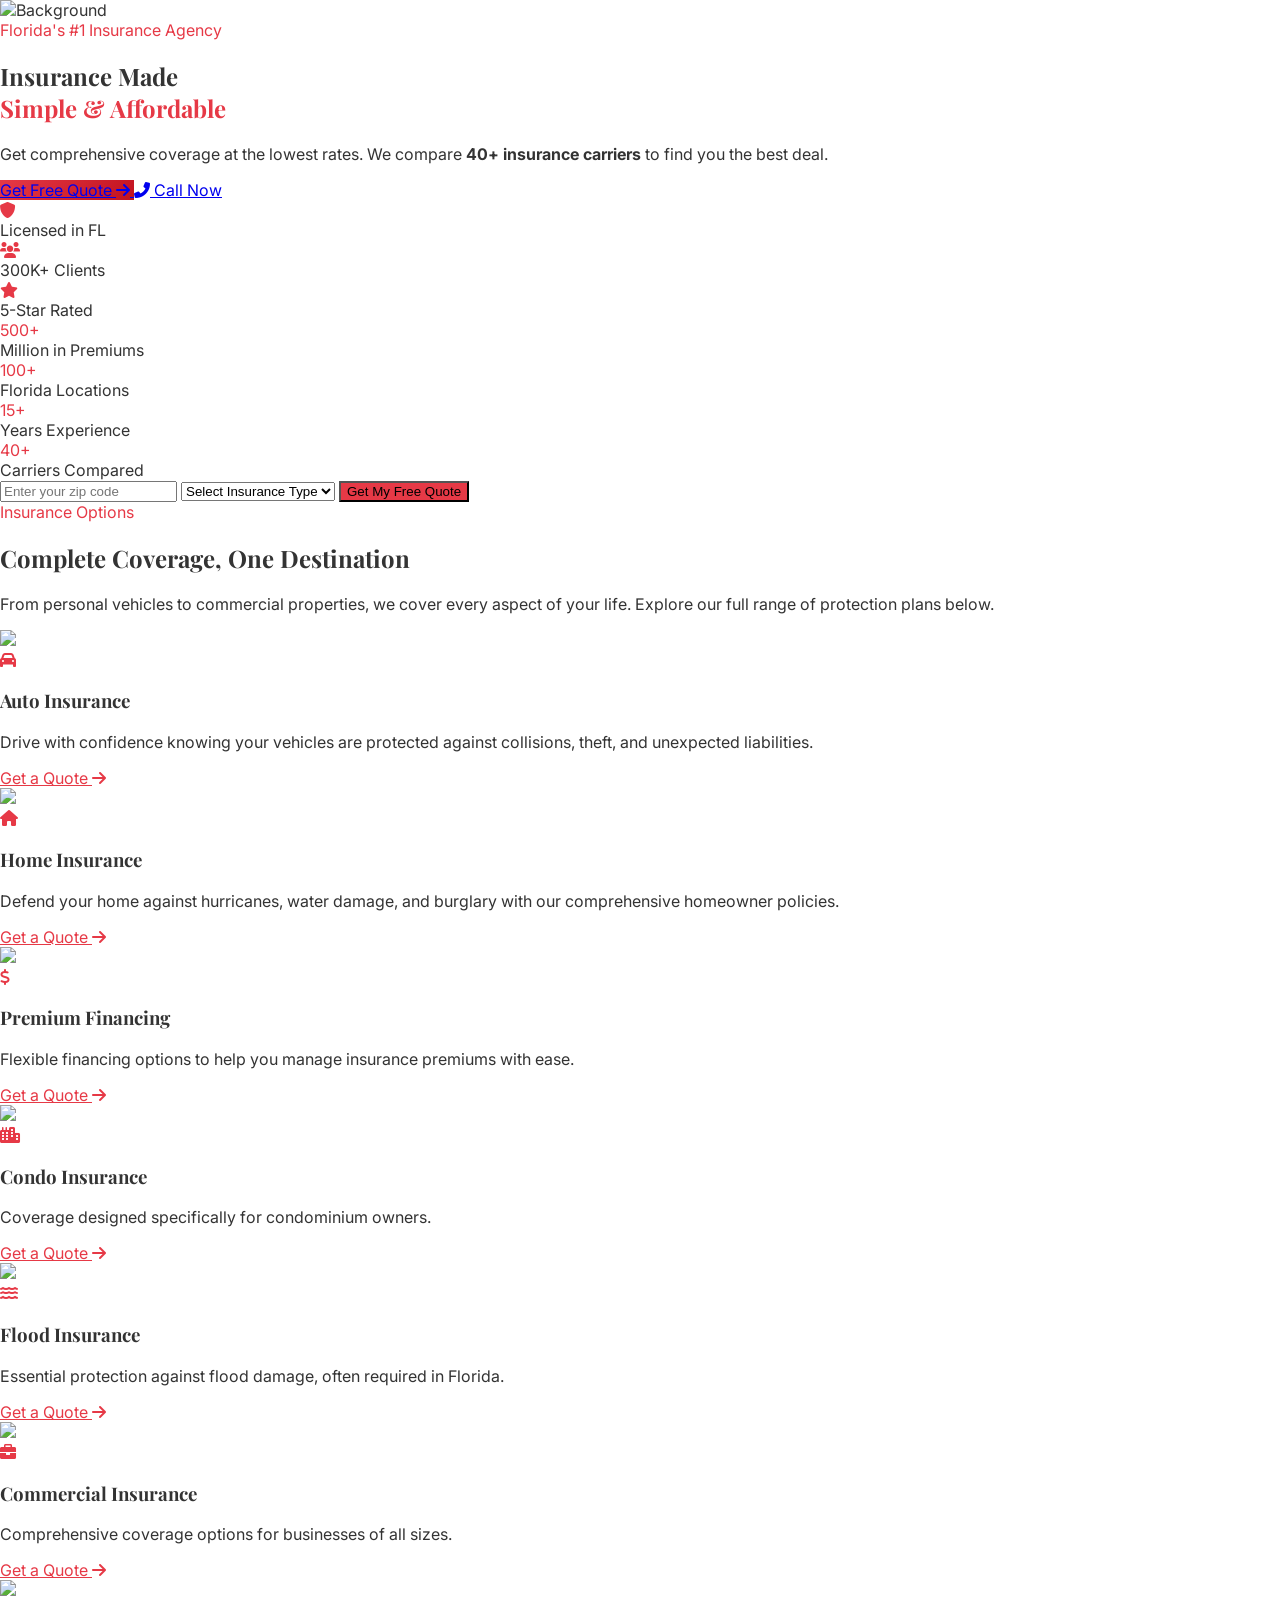
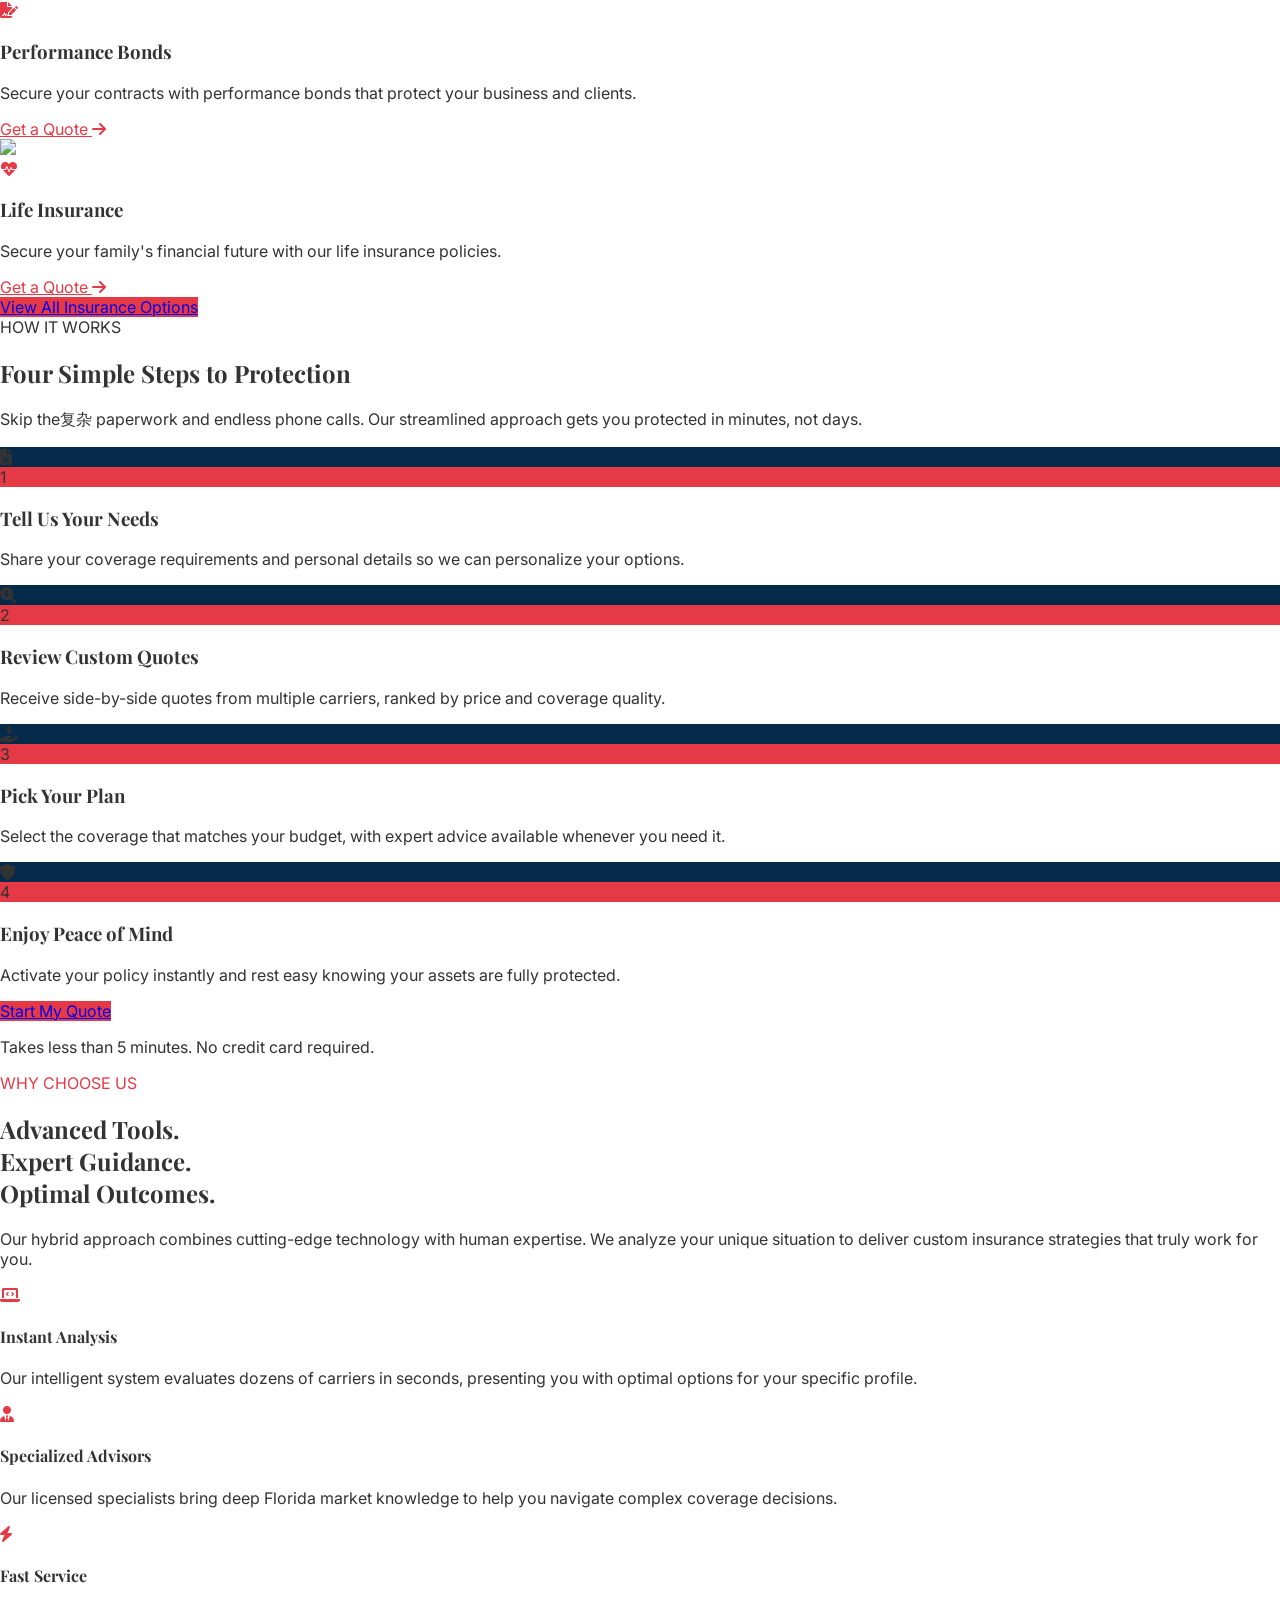
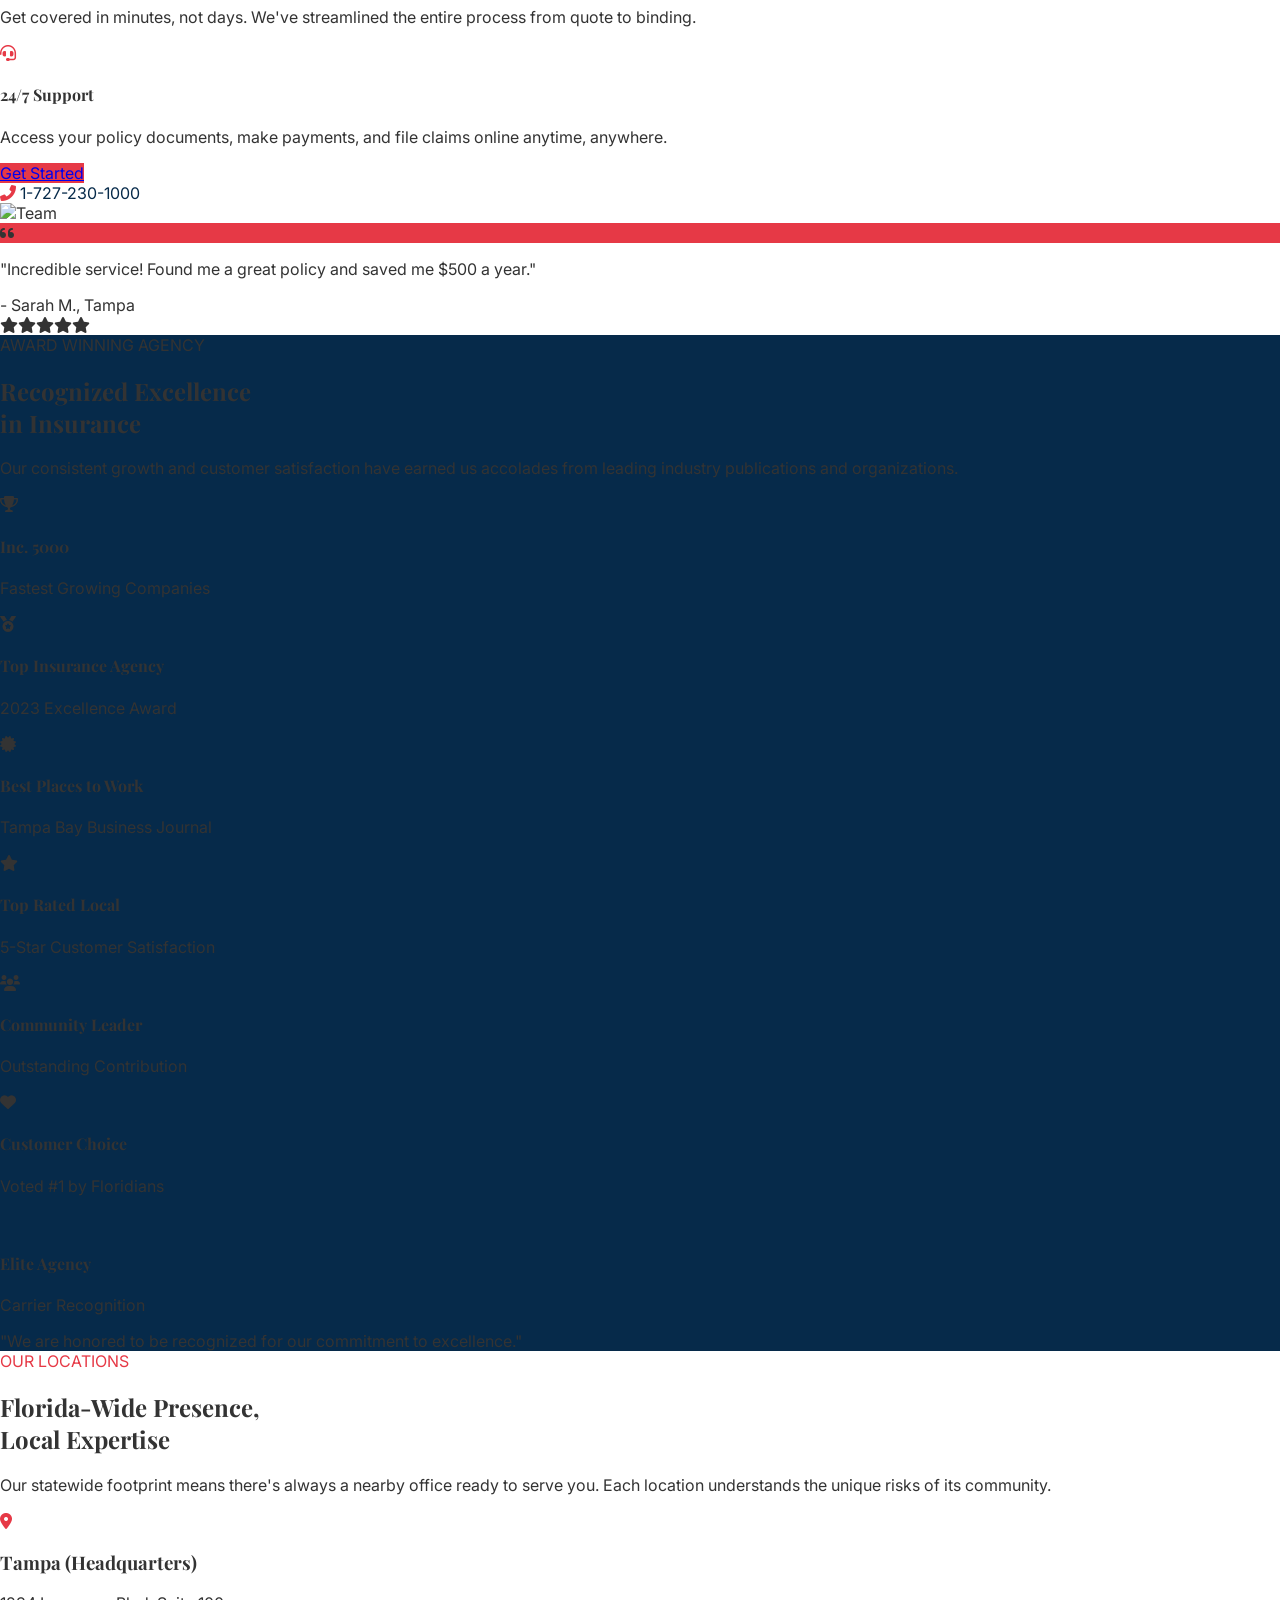
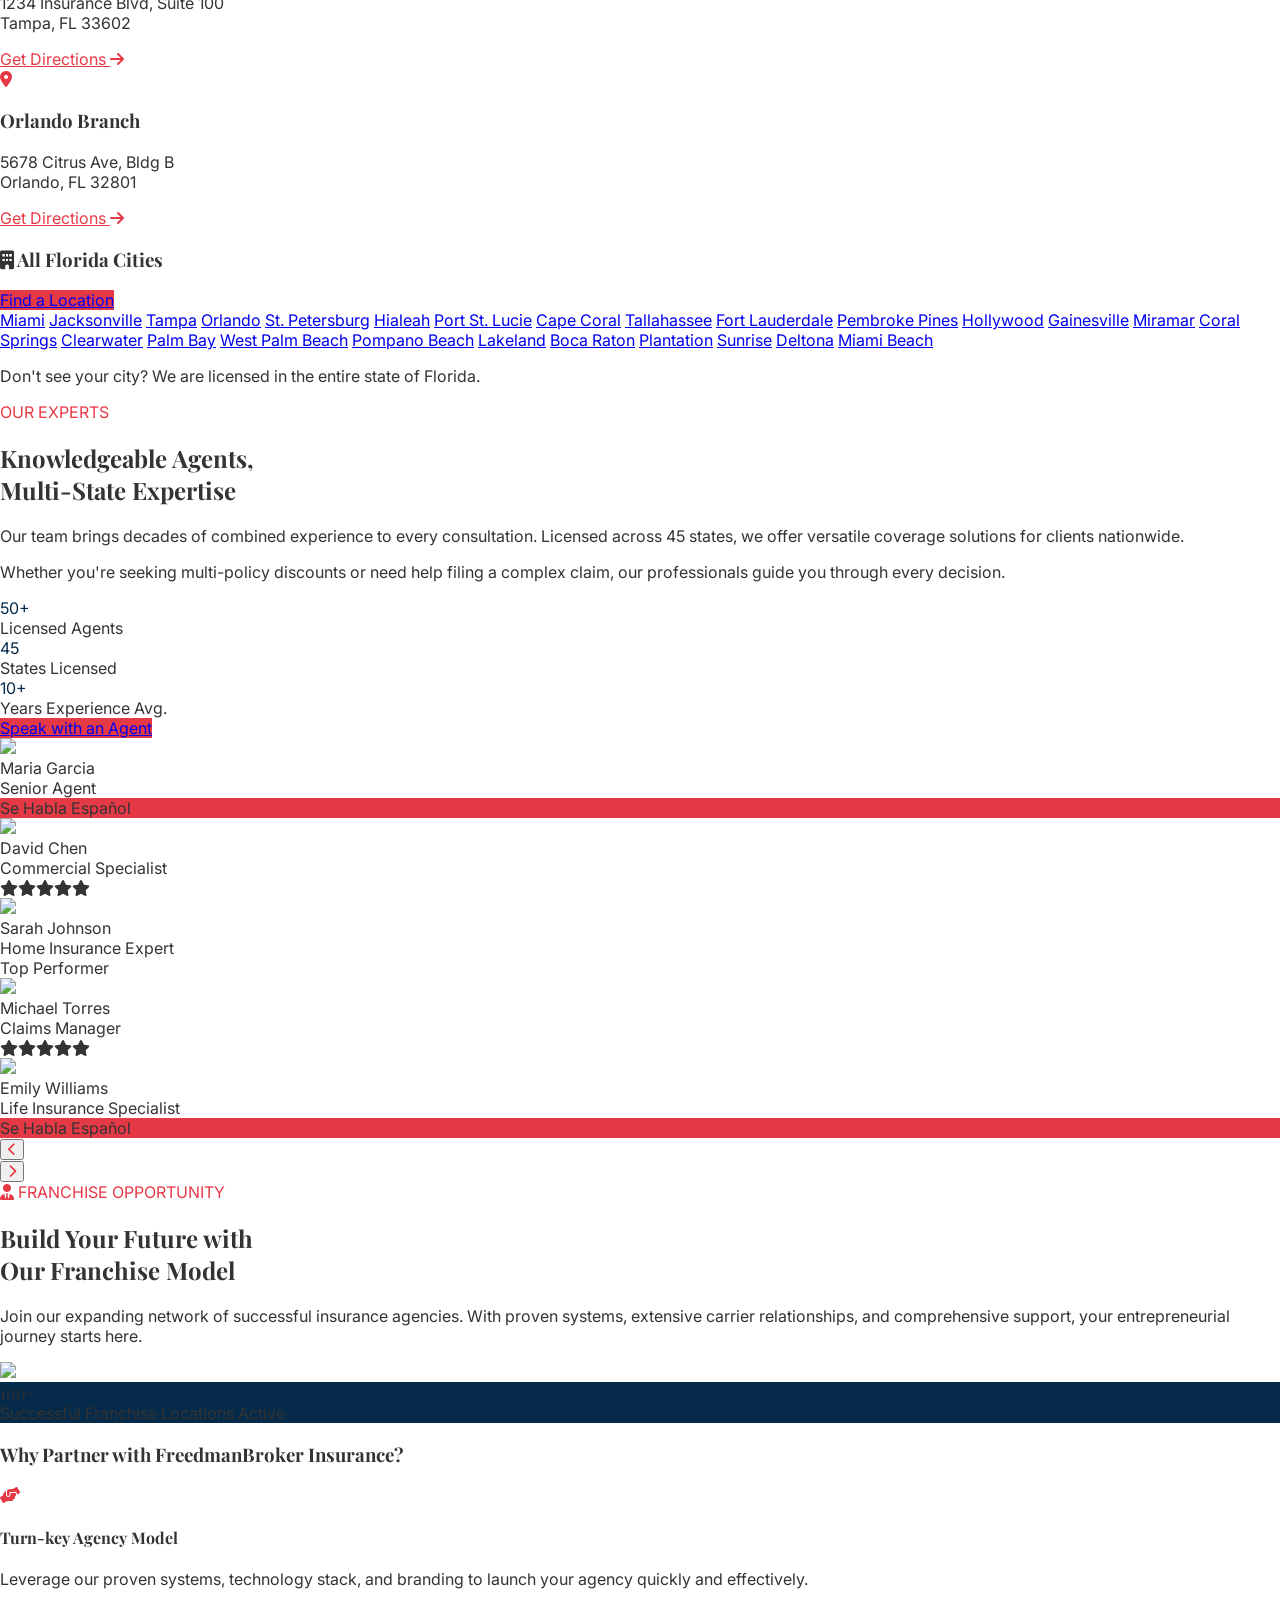
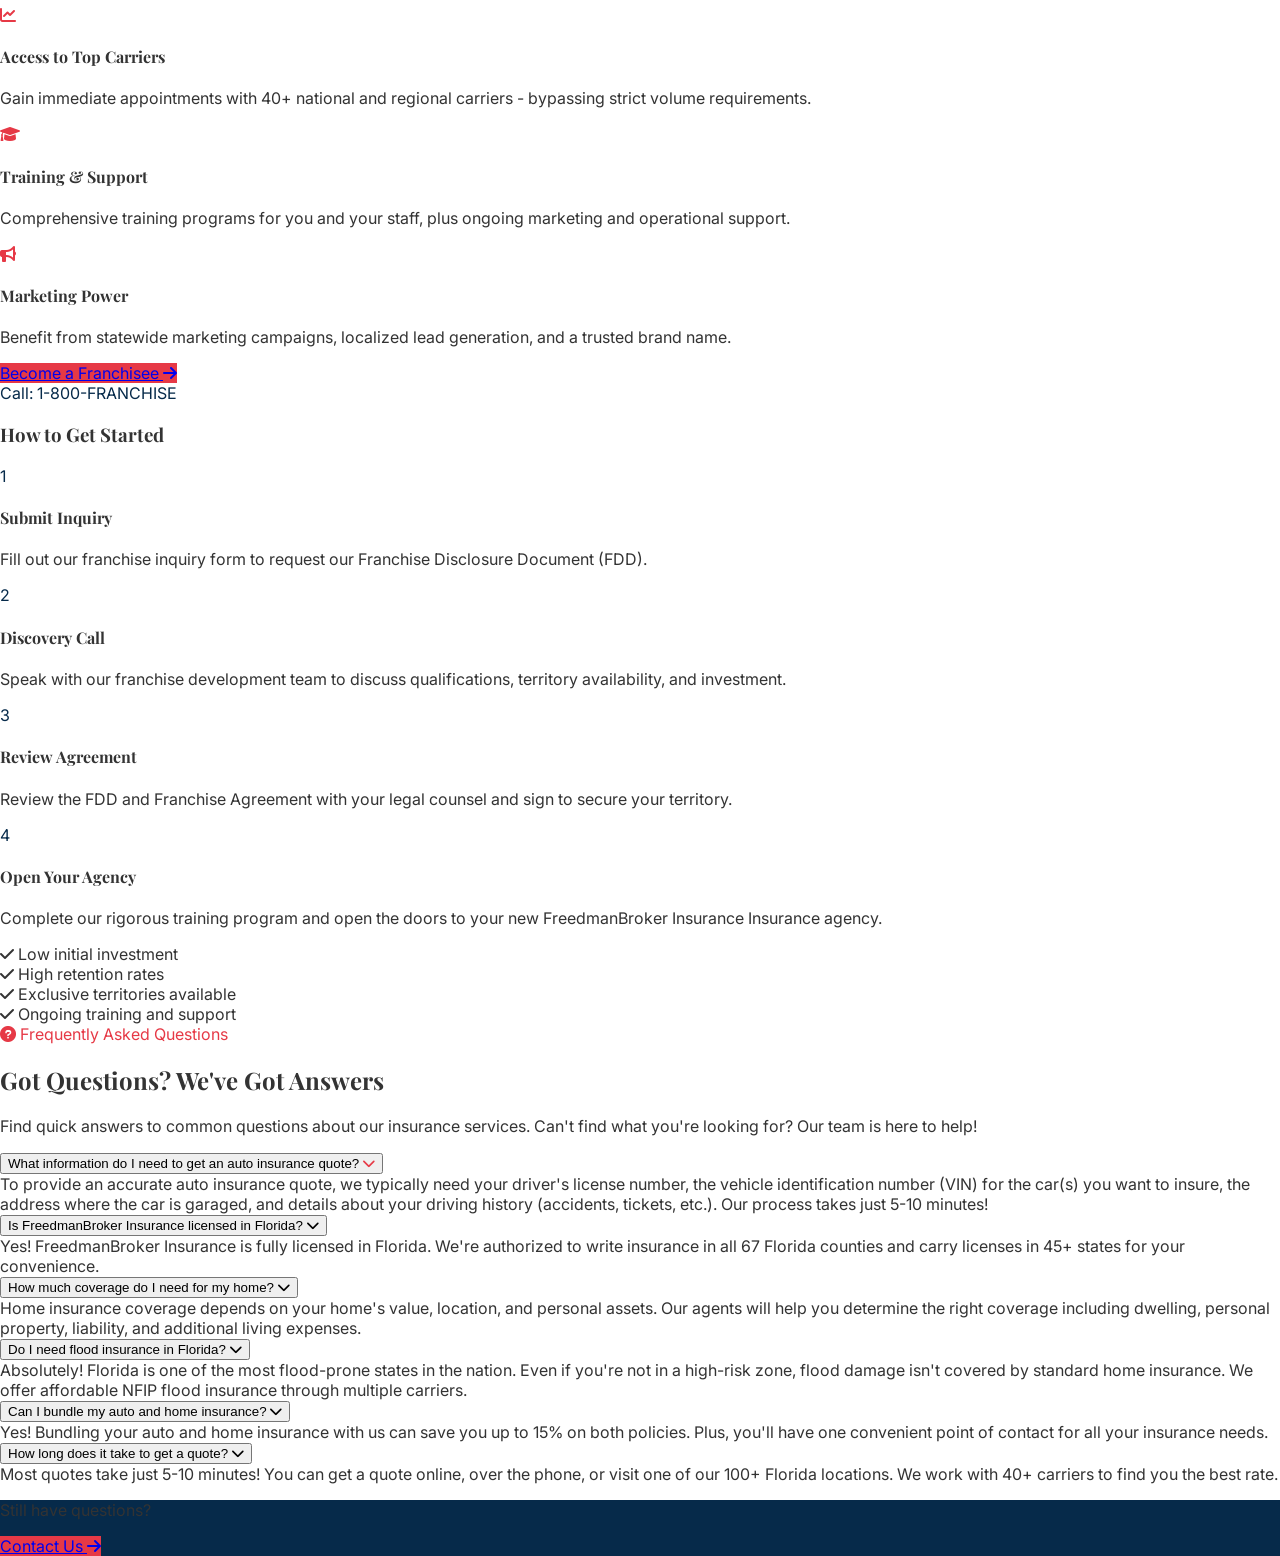
==== index.html @ 2b8f503e "Rename index (7).html to index.html" ====
<!DOCTYPE html>
<html lang="en">
<head>
    <meta charset="UTF-8">
    <meta name="viewport" content="width=device-width, initial-scale=1.0">
    <title>Freedman Insurance Agency - Florida's Trusted Insurance Provider</title>
    <script src="https://cdn.tailwindcss.com"></script>
    <script>
        tailwind.config = {
            theme: {
                extend: {
                    colors: {
                        'dark-blue': '#062a4a',
                        'primary-red': '#e63946',
                        'secondary-blue': '#1d3557',
                        'accent-gold': '#d4a373',
                    },
                    fontFamily: {
                        'serif': ['Playfair Display', 'serif'],
                        'sans': ['Inter', 'sans-serif'],
                    }
                }
            }
        }
    </script>
    <link href="https://cdnjs.cloudflare.com/ajax/libs/font-awesome/6.0.0/css/all.min.css" rel="stylesheet">
    <link href="https://fonts.googleapis.com/css2?family=Playfair+Display:wght@400;500;600;700;800;900&family=Inter:wght@300;400;500;600;700&display=swap" rel="stylesheet">
    <style>
        body { font-family: 'Inter', sans-serif; color: #333; margin: 0; padding: 0; }
        h1, h2, h3, h4, h5, h6, .serif { font-family: 'Playfair Display', serif; }
        .bg-dark-blue { background-color: #062a4a; }
        .text-dark-blue { color: #062a4a; }
        .bg-primary-red { background-color: #e63946; }
        .text-primary-red { color: #e63946; }
        .hover\:bg-red-800:hover { background-color: #c1121f; }
        .hover\:text-primary-red:hover { color: #e63946; }
        .agent-carousel { transition: transform 0.5s ease-in-out; }
        
        /* Awards Section Animation */
        @keyframes fadeInUp {
            0% { transform: translateY(30px); opacity: 0; }
            100% { transform: translateY(0); opacity: 1; }
        }
        .awards-animate .grid > div {
            animation: fadeInUp 0.6s ease-out forwards;
            opacity: 0;
        }
        .awards-animate .grid > div:nth-child(1) { animation-delay: 0.1s; }
        .awards-animate .grid > div:nth-child(2) { animation-delay: 0.2s; }
        .awards-animate .grid > div:nth-child(3) { animation-delay: 0.3s; }
        .awards-animate .grid > div:nth-child(4) { animation-delay: 0.4s; }
        .awards-animate .grid > div:nth-child(5) { animation-delay: 0.5s; }
        .awards-animate .grid > div:nth-child(6) { animation-delay: 0.6s; }
        .awards-animate .grid > div:nth-child(7) { animation-delay: 0.7s; }
        
        /* Hide scrollbar for carousel */
        #reviewsCarousel::-webkit-scrollbar { display: none; }
        #reviewsCarousel { -ms-overflow-style: none; scrollbar-width: none; }
        
        /* Infinite scroll animation */
        #reviewsCarousel {
            display: flex;
            width: max-content;
            animation: scrollLeft 20s linear infinite;
        }
        #reviewsCarousel:hover {
            animation-play-state: paused;
        }
        @keyframes scrollLeft {
            0% { transform: translateX(0); }
            100% { transform: translateX(-1376px); }
        }
        
        .carousel-wrapper {
            overflow: hidden;
            width: 100%;
        }
        
        /* Custom button style */
        .btn-primary {
            background: linear-gradient(135deg, #e63946 0%, #c1121f 100%);
            transition: all 0.3s ease;
        }
        .btn-primary:hover {
            transform: translateY(-2px);
            box-shadow: 0 10px 20px rgba(230, 57, 70, 0.3);
        }
    </style>
  <link rel="icon" type="image/svg+xml" href="favicon.svg">
    <script src="js/load-partials.js"></script>
  </head>
  <body class="overflow-x-hidden">

    <div id="header-container"></div>

    <!-- Hero Section - New Design -->
    <section class="relative bg-gradient-to-br from-dark-blue via-[#0a1f35] to-dark-blue pt-24 pb-40 overflow-hidden">
        <!-- Animated background elements -->
        <div class="absolute inset-0 overflow-hidden">
            <div class="absolute top-20 left-10 w-64 h-64 bg-primary-red/10 rounded-full blur-3xl"></div>
            <div class="absolute bottom-10 right-20 w-96 h-96 bg-accent-gold/5 rounded-full blur-3xl"></div>
            <div class="absolute top-1/2 left-1/3 w-32 h-32 bg-white/5 rounded-full blur-2xl"></div>
        </div>
        
        <!-- Background Image -->
        <div class="absolute inset-0 z-0 opacity-20">
            <img src="https://images.unsplash.com/photo-1600596542815-ffad4c1539a9?ixlib=rb-4.0.3&auto=format&fit=crop&w=2000&q=80" alt="Background" class="w-full h-full object-cover">
        </div>
        
        <div class="max-w-7xl mx-auto px-4 relative z-10">
            <div class="grid grid-cols-1 lg:grid-cols-2 gap-12 items-center">
                <div class="text-white">
                    <div class="inline-flex items-center bg-primary-red/20 border border-primary-red/30 rounded-full px-4 py-2 mb-6">
                        <span class="w-2 h-2 bg-primary-red rounded-full mr-2 animate-pulse"></span>
                        <span class="text-sm font-medium text-primary-red">Florida's #1 Insurance Agency</span>
                    </div>
                    
                    <h1 class="text-4xl md:text-5xl lg:text-6xl font-bold mb-6 leading-tight serif">
                        Insurance Made<br>
                        <span class="text-primary-red">Simple & Affordable</span>
                    </h1>
                    
                    <p class="text-lg text-gray-300 mb-8 leading-relaxed">
                        Get comprehensive coverage at the lowest rates. We compare <strong class="text-white">40+ insurance carriers</strong> to find you the best deal.
                    </p>
                    
                    <div class="flex flex-wrap gap-4 mb-8">
                        <a href="#" class="btn-primary text-white px-8 py-4 rounded-lg font-bold text-lg inline-flex items-center">
                            Get Free Quote <i class="fas fa-arrow-right ml-2"></i>
                        </a>
                        <a href="tel:17272301000" class="bg-white/10 backdrop-blur border border-white/20 text-white px-8 py-4 rounded-lg font-bold text-lg inline-flex items-center hover:bg-white/20 transition">
                            <i class="fas fa-phone-alt mr-2"></i> Call Now
                        </a>
                    </div>
                    
                    <!-- Trust badges -->
                    <div class="flex flex-wrap items-center gap-6 text-sm">
                        <div class="flex items-center">
                            <div class="bg-primary-red/20 p-2 rounded-lg mr-3">
                                <i class="fas fa-shield-alt text-primary-red"></i>
                            </div>
                            <span class="text-gray-300">Licensed in FL</span>
                        </div>
                        <div class="flex items-center">
                            <div class="bg-primary-red/20 p-2 rounded-lg mr-3">
                                <i class="fas fa-users text-primary-red"></i>
                            </div>
                            <span class="text-gray-300">300K+ Clients</span>
                        </div>
                        <div class="flex items-center">
                            <div class="bg-primary-red/20 p-2 rounded-lg mr-3">
                                <i class="fas fa-star text-primary-red"></i>
                            </div>
                            <span class="text-gray-300">5-Star Rated</span>
                        </div>
                    </div>
                </div>
                
                <!-- Right side - Stats & Form -->
                <div class="bg-white/5 backdrop-blur-lg rounded-2xl p-8 border border-white/10">
                    <div class="grid grid-cols-2 gap-6 mb-8">
                        <div class="text-center">
                            <div class="text-4xl font-bold text-primary-red mb-1">500+</div>
                            <div class="text-gray-400 text-sm">Million in Premiums</div>
                        </div>
                        <div class="text-center">
                            <div class="text-4xl font-bold text-primary-red mb-1">100+</div>
                            <div class="text-gray-400 text-sm">Florida Locations</div>
                        </div>
                        <div class="text-center">
                            <div class="text-4xl font-bold text-primary-red mb-1">15+</div>
                            <div class="text-gray-400 text-sm">Years Experience</div>
                        </div>
                        <div class="text-center">
                            <div class="text-4xl font-bold text-primary-red mb-1">40+</div>
                            <div class="text-gray-400 text-sm">Carriers Compared</div>
                        </div>
                    </div>
                    
                    <!-- Quick quote form -->
                    <form class="space-y-4">
                        <input type="text" placeholder="Enter your zip code" class="w-full px-4 py-3 rounded-lg bg-white/10 border border-white/20 text-white placeholder-gray-400 focus:outline-none focus:border-primary-red">
                        <select class="w-full px-4 py-3 rounded-lg bg-white/10 border border-white/20 text-white placeholder-gray-400 focus:outline-none focus:border-primary-red">
                            <option class="text-gray-900">Select Insurance Type</option>
                            <option class="text-gray-900">Auto Insurance</option>
                            <option class="text-gray-900">Home Insurance</option>
                            <option class="text-gray-900">Life Insurance</option>
                            <option class="text-gray-900">Business Insurance</option>
                        </select>
                        <button type="button" class="w-full bg-primary-red text-white py-3 rounded-lg font-bold hover:bg-red-700 transition">
                            Get My Free Quote
                        </button>
                    </form>
                </div>
            </div>
        </div>
    </section>

<section class="py-16 md:py-24 bg-gray-50">
    <div class="max-w-7xl mx-auto px-4 text-center">
        <div class="inline-block border border-red-200 text-primary-red text-xs font-bold px-3 py-1 rounded-full uppercase tracking-wider mb-6 bg-red-50">
            Insurance Options
        </div>
        <h2 class="text-3xl md:text-5xl font-bold mb-4 serif">Complete Coverage, One Destination</h2>
        <p class="text-gray-600 mb-12 max-w-2xl mx-auto">
            From personal vehicles to commercial properties, we cover every aspect of your life. Explore our full range of protection plans below.
        </p>
        
        <div class="grid grid-cols-1 md:grid-cols-2 lg:grid-cols-4 gap-6 text-left">
            <!-- Card 1 -->
            <div class="bg-white rounded-xl shadow-sm border border-gray-100 overflow-hidden group hover:shadow-md transition">
                <div class="relative h-48 overflow-hidden">
                    <img src="https://images.unsplash.com/photo-1494976388531-d1058494cdd8?w=500&h=300&fit=crop" class="w-full h-full object-cover group-hover:scale-105 transition duration-500">
                    <div class="absolute top-3 left-3 w-8 h-8 bg-white rounded-full flex items-center justify-center text-primary-red shadow">
                        <i class="fas fa-car"></i>
                    </div>
                </div>
                <div class="p-6">
                    <h3 class="text-xl font-bold mb-2 serif">Auto Insurance</h3>
                    <p class="text-gray-500 text-sm mb-4">Drive with confidence knowing your vehicles are protected against collisions, theft, and unexpected liabilities.</p>
                    <a href="#" class="text-primary-red font-semibold text-sm hover:underline">Get a Quote <i class="fas fa-arrow-right text-xs ml-1"></i></a>
                </div>
            </div>
            
            <!-- Card 2 -->
            <div class="bg-white rounded-xl shadow-sm border border-gray-100 overflow-hidden group hover:shadow-md transition">
                <div class="relative h-48 overflow-hidden">
                    <img src="https://images.unsplash.com/photo-1512917774080-9991f1c4c750?w=500&h=300&fit=crop" class="w-full h-full object-cover group-hover:scale-105 transition duration-500">
                    <div class="absolute top-3 left-3 w-8 h-8 bg-white rounded-full flex items-center justify-center text-primary-red shadow">
                        <i class="fas fa-home"></i>
                    </div>
                </div>
                <div class="p-6">
                    <h3 class="text-xl font-bold mb-2 serif">Home Insurance</h3>
                    <p class="text-gray-500 text-sm mb-4">Defend your home against hurricanes, water damage, and burglary with our comprehensive homeowner policies.</p>
                    <a href="#" class="text-primary-red font-semibold text-sm hover:underline">Get a Quote <i class="fas fa-arrow-right text-xs ml-1"></i></a>
                </div>
            </div>
            
            <!-- Card 3 -->
            <div class="bg-white rounded-xl shadow-sm border border-gray-100 overflow-hidden group hover:shadow-md transition">
                <div class="relative h-48 overflow-hidden">
                    <img src="https://images.unsplash.com/photo-1554224155-6726b3ff858f?w=500&h=300&fit=crop" class="w-full h-full object-cover group-hover:scale-105 transition duration-500">
                    <div class="absolute top-3 left-3 w-8 h-8 bg-white rounded-full flex items-center justify-center text-primary-red shadow">
                        <i class="fas fa-dollar-sign"></i>
                    </div>
                </div>
                <div class="p-6">
                    <h3 class="text-xl font-bold mb-2 serif">Premium Financing</h3>
                    <p class="text-gray-500 text-sm mb-4">Flexible financing options to help you manage insurance premiums with ease.</p>
                    <a href="#" class="text-primary-red font-semibold text-sm hover:underline">Get a Quote <i class="fas fa-arrow-right text-xs ml-1"></i></a>
                </div>
            </div>
            
            <!-- Card 4 -->
            <div class="bg-white rounded-xl shadow-sm border border-gray-100 overflow-hidden group hover:shadow-md transition">
                <div class="relative h-48 overflow-hidden">
                    <img src="https://images.unsplash.com/photo-1545324418-cc1a3fa10c00?w=500&h=300&fit=crop" class="w-full h-full object-cover group-hover:scale-105 transition duration-500">
                    <div class="absolute top-3 left-3 w-8 h-8 bg-white rounded-full flex items-center justify-center text-primary-red shadow">
                        <i class="fas fa-city"></i>
                    </div>
                </div>
                <div class="p-6">
                    <h3 class="text-xl font-bold mb-2 serif">Condo Insurance</h3>
                    <p class="text-gray-500 text-sm mb-4">Coverage designed specifically for condominium owners.</p>
                    <a href="#" class="text-primary-red font-semibold text-sm hover:underline">Get a Quote <i class="fas fa-arrow-right text-xs ml-1"></i></a>
                </div>
            </div>
            
            <!-- Card 5 -->
            <div class="bg-white rounded-xl shadow-sm border border-gray-100 overflow-hidden group hover:shadow-md transition">
                <div class="relative h-48 overflow-hidden">
                    <img src="https://images.unsplash.com/photo-1547683905-f686c993aae5?w=500&h=300&fit=crop" class="w-full h-full object-cover group-hover:scale-105 transition duration-500">
                    <div class="absolute top-3 left-3 w-8 h-8 bg-white rounded-full flex items-center justify-center text-primary-red shadow">
                        <i class="fas fa-water"></i>
                    </div>
                </div>
                <div class="p-6">
                    <h3 class="text-xl font-bold mb-2 serif">Flood Insurance</h3>
                    <p class="text-gray-500 text-sm mb-4">Essential protection against flood damage, often required in Florida.</p>
                    <a href="#" class="text-primary-red font-semibold text-sm hover:underline">Get a Quote <i class="fas fa-arrow-right text-xs ml-1"></i></a>
                </div>
            </div>
            
            <!-- Card 6 -->
            <div class="bg-white rounded-xl shadow-sm border border-gray-100 overflow-hidden group hover:shadow-md transition">
                <div class="relative h-48 overflow-hidden">
                    <img src="https://images.unsplash.com/photo-1454165804606-c3d57bc86b40?w=500&h=300&fit=crop" class="w-full h-full object-cover group-hover:scale-105 transition duration-500">
                    <div class="absolute top-3 left-3 w-8 h-8 bg-white rounded-full flex items-center justify-center text-primary-red shadow">
                        <i class="fas fa-briefcase"></i>
                    </div>
                </div>
                <div class="p-6">
                    <h3 class="text-xl font-bold mb-2 serif">Commercial Insurance</h3>
                    <p class="text-gray-500 text-sm mb-4">Comprehensive coverage options for businesses of all sizes.</p>
                    <a href="#" class="text-primary-red font-semibold text-sm hover:underline">Get a Quote <i class="fas fa-arrow-right text-xs ml-1"></i></a>
                </div>
            </div>
            
            <!-- Card 7 -->
            <div class="bg-white rounded-xl shadow-sm border border-gray-100 overflow-hidden group hover:shadow-md transition">
                <div class="relative h-48 overflow-hidden">
                    <img src="https://images.unsplash.com/photo-1503387762-592deb58ef4e?w=500&h=300&fit=crop" class="w-full h-full object-cover group-hover:scale-105 transition duration-500">
                    <div class="absolute top-3 left-3 w-8 h-8 bg-white rounded-full flex items-center justify-center text-primary-red shadow">
                        <i class="fas fa-file-signature"></i>
                    </div>
                </div>
                <div class="p-6">
                    <h3 class="text-xl font-bold mb-2 serif">Performance Bonds</h3>
                    <p class="text-gray-500 text-sm mb-4">Secure your contracts with performance bonds that protect your business and clients.</p>
                    <a href="#" class="text-primary-red font-semibold text-sm hover:underline">Get a Quote <i class="fas fa-arrow-right text-xs ml-1"></i></a>
                </div>
            </div>
            
            <!-- Card 8 -->
            <div class="bg-white rounded-xl shadow-sm border border-gray-100 overflow-hidden group hover:shadow-md transition">
                <div class="relative h-48 overflow-hidden">
                    <img src="https://images.unsplash.com/photo-1456324504439-367cee3b3c32?w=500&h=300&fit=crop" class="w-full h-full object-cover group-hover:scale-105 transition duration-500">
                    <div class="absolute top-3 left-3 w-8 h-8 bg-white rounded-full flex items-center justify-center text-primary-red shadow">
                        <i class="fas fa-heartbeat"></i>
                    </div>
                </div>
                <div class="p-6">
                    <h3 class="text-xl font-bold mb-2 serif">Life Insurance</h3>
                    <p class="text-gray-500 text-sm mb-4">Secure your family's financial future with our life insurance policies.</p>
                    <a href="#" class="text-primary-red font-semibold text-sm hover:underline">Get a Quote <i class="fas fa-arrow-right text-xs ml-1"></i></a>
                </div>
            </div>
        </div>
        
        <div class="mt-12">
            <a href="#" class="bg-primary-red text-white px-8 py-3.5 rounded font-bold hover:bg-red-800 transition inline-block">
                View All Insurance Options
            </a>
        </div>
    </div>
</section>

<section class="py-16 md:py-24 bg-white relative">
    <div class="max-w-7xl mx-auto px-4 text-center">
        <div class="inline-block border border-gray-200 text-gray-500 text-xs font-bold px-3 py-1 rounded-full uppercase tracking-wider mb-4 bg-gray-50">
            HOW IT WORKS
        </div>
        <h2 class="text-3xl md:text-5xl font-bold mb-4 serif">Four Simple Steps to Protection</h2>
        <p class="text-gray-600 mb-16 max-w-2xl mx-auto">
            Skip the复杂 paperwork and endless phone calls. Our streamlined approach gets you protected in minutes, not days.
        </p>
        
        <div class="grid grid-cols-1 md:grid-cols-4 gap-8 relative z-10">
            <!-- Connecting Line -->
            <div class="hidden md:block absolute top-12 left-[10%] right-[10%] h-[2px] bg-gray-200 -z-10"></div>
            
            <!-- Step 1 -->
            <div class="flex flex-col items-center">
                <div class="w-24 h-24 bg-white rounded-full border-4 border-gray-100 flex items-center justify-center mb-6 relative shadow-md">
                    <div class="w-20 h-20 bg-dark-blue rounded-full flex items-center justify-center text-white text-3xl">
                        <i class="fas fa-file-alt"></i>
                    </div>
                    <div class="absolute -top-2 -right-2 w-8 h-8 bg-primary-red text-white rounded-full flex items-center justify-center font-bold text-sm border-2 border-white">
                        1
                    </div>
                </div>
                <h3 class="text-xl font-bold mb-2 serif">Tell Us Your Needs</h3>
                <p class="text-gray-500 text-sm">Share your coverage requirements and personal details so we can personalize your options.</p>
            </div>
            
            <!-- Step 2 -->
            <div class="flex flex-col items-center">
                <div class="w-24 h-24 bg-white rounded-full border-4 border-gray-100 flex items-center justify-center mb-6 relative shadow-md">
                    <div class="w-20 h-20 bg-dark-blue rounded-full flex items-center justify-center text-white text-3xl">
                        <i class="fas fa-search-dollar"></i>
                    </div>
                    <div class="absolute -top-2 -right-2 w-8 h-8 bg-primary-red text-white rounded-full flex items-center justify-center font-bold text-sm border-2 border-white">
                        2
                    </div>
                </div>
                <h3 class="text-xl font-bold mb-2 serif">Review Custom Quotes</h3>
                <p class="text-gray-500 text-sm">Receive side-by-side quotes from multiple carriers, ranked by price and coverage quality.</p>
            </div>
            
            <!-- Step 3 -->
            <div class="flex flex-col items-center">
                <div class="w-24 h-24 bg-white rounded-full border-4 border-gray-100 flex items-center justify-center mb-6 relative shadow-md">
                    <div class="w-20 h-20 bg-dark-blue rounded-full flex items-center justify-center text-white text-3xl">
                        <i class="fas fa-hand-holding-usd"></i>
                    </div>
                    <div class="absolute -top-2 -right-2 w-8 h-8 bg-primary-red text-white rounded-full flex items-center justify-center font-bold text-sm border-2 border-white">
                        3
                    </div>
                </div>
                <h3 class="text-xl font-bold mb-2 serif">Pick Your Plan</h3>
                <p class="text-gray-500 text-sm">Select the coverage that matches your budget, with expert advice available whenever you need it.</p>
            </div>
            
            <!-- Step 4 -->
            <div class="flex flex-col items-center">
                <div class="w-24 h-24 bg-white rounded-full border-4 border-gray-100 flex items-center justify-center mb-6 relative shadow-md">
                    <div class="w-20 h-20 bg-dark-blue rounded-full flex items-center justify-center text-white text-3xl">
                        <i class="fas fa-shield-alt"></i>
                    </div>
                    <div class="absolute -top-2 -right-2 w-8 h-8 bg-primary-red text-white rounded-full flex items-center justify-center font-bold text-sm border-2 border-white">
                        4
                    </div>
                </div>
                <h3 class="text-xl font-bold mb-2 serif">Enjoy Peace of Mind</h3>
                <p class="text-gray-500 text-sm">Activate your policy instantly and rest easy knowing your assets are fully protected.</p>
            </div>
        </div>
        
        <div class="mt-12">
            <a href="#" class="bg-primary-red text-white px-8 py-3.5 rounded font-bold hover:bg-red-800 transition inline-block">
                Start My Quote
            </a>
            <p class="text-gray-400 text-xs mt-3">Takes less than 5 minutes. No credit card required.</p>
        </div>
    </div>
</section>

<section class="py-16 md:py-24 bg-gray-50 overflow-hidden">
    <div class="max-w-7xl mx-auto px-4">
        <div class="flex flex-col lg:flex-row items-center gap-12 lg:gap-20">
            <!-- Text Content -->
            <div class="w-full lg:w-1/2">
                <div class="inline-block border border-red-200 text-primary-red text-xs font-bold px-3 py-1 rounded-full uppercase tracking-wider mb-6 bg-red-50">
                    WHY CHOOSE US
                </div>
                <h2 class="text-3xl md:text-5xl font-bold mb-6 serif leading-tight">
                    Advanced Tools.<br>
                    <span class="italic font-light">Expert Guidance.<br>Optimal Outcomes.</span>
                </h2>
                <p class="text-gray-600 mb-8 leading-relaxed">
                    Our hybrid approach combines cutting-edge technology with human expertise. We analyze your unique situation to deliver custom insurance strategies that truly work for you.
                </p>
                
                <div class="grid grid-cols-1 sm:grid-cols-2 gap-8">
                    <!-- Feature 1 -->
                    <div class="flex items-start">
                        <div class="w-10 h-10 rounded-full bg-red-50 text-primary-red flex items-center justify-center shrink-0 mr-4">
                            <i class="fas fa-laptop-code"></i>
                        </div>
                        <div>
                            <h4 class="font-bold mb-1">Instant Analysis</h4>
                            <p class="text-sm text-gray-500">Our intelligent system evaluates dozens of carriers in seconds, presenting you with optimal options for your specific profile.</p>
                        </div>
                    </div>
                    
                    <!-- Feature 2 -->
                    <div class="flex items-start">
                        <div class="w-10 h-10 rounded-full bg-red-50 text-primary-red flex items-center justify-center shrink-0 mr-4">
                            <i class="fas fa-user-tie"></i>
                        </div>
                        <div>
                            <h4 class="font-bold mb-1">Specialized Advisors</h4>
                            <p class="text-sm text-gray-500">Our licensed specialists bring deep Florida market knowledge to help you navigate complex coverage decisions.</p>
                        </div>
                    </div>
                    
                    <!-- Feature 3 -->
                    <div class="flex items-start">
                        <div class="w-10 h-10 rounded-full bg-red-50 text-primary-red flex items-center justify-center shrink-0 mr-4">
                            <i class="fas fa-bolt"></i>
                        </div>
                        <div>
                            <h4 class="font-bold mb-1">Fast Service</h4>
                            <p class="text-sm text-gray-500">Get covered in minutes, not days. We've streamlined the entire process from quote to binding.</p>
                        </div>
                    </div>
                    
                    <!-- Feature 4 -->
                    <div class="flex items-start">
                        <div class="w-10 h-10 rounded-full bg-red-50 text-primary-red flex items-center justify-center shrink-0 mr-4">
                            <i class="fas fa-headset"></i>
                        </div>
                        <div>
                            <h4 class="font-bold mb-1">24/7 Support</h4>
                            <p class="text-sm text-gray-500">Access your policy documents, make payments, and file claims online anytime, anywhere.</p>
                        </div>
                    </div>
                </div>
                
                <div class="mt-10 flex items-center gap-6">
                    <a href="#" class="bg-primary-red text-white px-8 py-3.5 rounded font-bold hover:bg-red-800 transition">
                        Get Started
                    </a>
                    <div class="flex items-center text-dark-blue font-bold">
                        <i class="fas fa-phone-alt text-primary-red mr-2"></i> 1-727-230-1000
                    </div>
                </div>
            </div>
            
            <!-- Image -->
            <div class="w-full lg:w-1/2 relative">
                <div class="relative rounded-2xl overflow-hidden shadow-2xl z-10">
                    <img src="https://images.unsplash.com/photo-1573164713988-8665fc963095?w=800&h=800&fit=crop" alt="Team" class="w-full h-auto">
                    
                    <!-- Overlay Card -->
                    <div class="absolute bottom-6 left-6 right-6 bg-dark-blue/95 backdrop-blur-sm rounded-xl p-5 text-white shadow-xl flex items-center gap-4">
                        <div class="w-12 h-12 bg-primary-red rounded-full flex items-center justify-center shrink-0 text-xl">
                            <i class="fas fa-quote-left"></i>
                        </div>
                        <div>
                            <p class="text-sm italic mb-2">"Incredible service! Found me a great policy and saved me $500 a year."</p>
                            <div class="flex items-center justify-between">
                                <div class="text-xs font-bold text-gray-300">- Sarah M., Tampa</div>
                                <div class="flex text-yellow-400 text-[10px]">
                                    <i class="fas fa-star"></i><i class="fas fa-star"></i><i class="fas fa-star"></i><i class="fas fa-star"></i><i class="fas fa-star"></i>
                                </div>
                            </div>
                        </div>
                    </div>
                </div>
                
                <!-- Background decorative elements -->
                <div class="absolute -top-6 -right-6 w-32 h-32 bg-red-100 rounded-full mix-blend-multiply filter blur-2xl opacity-70"></div>
                <div class="absolute -bottom-10 -left-10 w-48 h-48 bg-blue-100 rounded-full mix-blend-multiply filter blur-2xl opacity-70"></div>
            </div>
        </div>
    </div>
</section>


<section class="py-16 md:py-24 bg-dark-blue text-white" id="awardsSection">
    <div class="max-w-7xl mx-auto px-4 text-center">
        <div class="inline-block border border-gray-600 text-gray-300 text-xs font-bold px-3 py-1 rounded-full uppercase tracking-wider mb-4 bg-white/5">
            AWARD WINNING AGENCY
        </div>
        <h2 class="text-3xl md:text-5xl font-bold mb-4 serif text-yellow-500">Recognized Excellence<br>in Insurance</h2>
        <p class="text-gray-300 mb-16 max-w-2xl mx-auto">
            Our consistent growth and customer satisfaction have earned us accolades from leading industry publications and organizations.
        </p>
        
        <div class="grid grid-cols-2 md:grid-cols-3 lg:grid-cols-4 gap-6" id="awardsGrid">
            <!-- Award Placeholders -->
            <div class="bg-white/5 border border-white/10 rounded-xl p-6 flex flex-col items-center justify-center h-48 hover:bg-white/10 transition">
                <div class="w-16 h-16 bg-gradient-to-br from-yellow-400 to-yellow-600 rounded-full flex items-center justify-center text-white text-2xl mb-4 shadow-lg">
                    <i class="fas fa-trophy"></i>
                </div>
                <h4 class="font-bold text-sm text-center">Inc. 5000</h4>
                <p class="text-xs text-gray-400 mt-2 text-center">Fastest Growing Companies</p>
            </div>
            
            <div class="bg-white/5 border border-white/10 rounded-xl p-6 flex flex-col items-center justify-center h-48 hover:bg-white/10 transition">
                <div class="w-16 h-16 bg-gradient-to-br from-gray-300 to-gray-500 rounded-full flex items-center justify-center text-white text-2xl mb-4 shadow-lg">
                    <i class="fas fa-medal"></i>
                </div>
                <h4 class="font-bold text-sm text-center">Top Insurance Agency</h4>
                <p class="text-xs text-gray-400 mt-2 text-center">2023 Excellence Award</p>
            </div>
            
            <div class="bg-white/5 border border-white/10 rounded-xl p-6 flex flex-col items-center justify-center h-48 hover:bg-white/10 transition">
                <div class="w-16 h-16 bg-gradient-to-br from-blue-400 to-blue-600 rounded-full flex items-center justify-center text-white text-2xl mb-4 shadow-lg">
                    <i class="fas fa-certificate"></i>
                </div>
                <h4 class="font-bold text-sm text-center">Best Places to Work</h4>
                <p class="text-xs text-gray-400 mt-2 text-center">Tampa Bay Business Journal</p>
            </div>
            
            <div class="bg-white/5 border border-white/10 rounded-xl p-6 flex flex-col items-center justify-center h-48 hover:bg-white/10 transition">
                <div class="w-16 h-16 bg-gradient-to-br from-red-400 to-red-600 rounded-full flex items-center justify-center text-white text-2xl mb-4 shadow-lg">
                    <i class="fas fa-star"></i>
                </div>
                <h4 class="font-bold text-sm text-center">Top Rated Local</h4>
                <p class="text-xs text-gray-400 mt-2 text-center">5-Star Customer Satisfaction</p>
            </div>
            
             <div class="bg-white/5 border border-white/10 rounded-xl p-6 flex flex-col items-center justify-center h-48 hover:bg-white/10 transition">
                <div class="w-16 h-16 bg-gradient-to-br from-green-400 to-green-600 rounded-full flex items-center justify-center text-white text-2xl mb-4 shadow-lg">
                    <i class="fas fa-users"></i>
                </div>
                <h4 class="font-bold text-sm text-center">Community Leader</h4>
                <p class="text-xs text-gray-400 mt-2 text-center">Outstanding Contribution</p>
            </div>
             <div class="bg-white/5 border border-white/10 rounded-xl p-6 flex flex-col items-center justify-center h-48 hover:bg-white/10 transition">
                <div class="w-16 h-16 bg-gradient-to-br from-pink-400 to-pink-600 rounded-full flex items-center justify-center text-white text-2xl mb-4 shadow-lg">
                    <i class="fas fa-heart"></i>
                </div>
                <h4 class="font-bold text-sm text-center">Customer Choice</h4>
                <p class="text-xs text-gray-400 mt-2 text-center">Voted #1 by Floridians</p>
            </div>
            
            <div class="bg-white/5 border border-white/10 rounded-xl p-6 flex flex-col items-center justify-center h-48 hover:bg-white/10 transition">
                <div class="w-16 h-16 bg-gradient-to-br from-teal-400 to-teal-600 rounded-full flex items-center justify-center text-white text-2xl mb-4 shadow-lg">
                    <i class="fas fa-shield-check"></i>
                </div>
                <h4 class="font-bold text-sm text-center">Elite Agency</h4>
                <p class="text-xs text-gray-400 mt-2 text-center">Carrier Recognition</p>
            </div>
        </div>
        
        <div class="mt-12 text-gray-400 text-sm">
            "We are honored to be recognized for our commitment to excellence."
        </div>
    </div>
</section>

<section class="py-16 md:py-24 bg-white">
    <div class="max-w-7xl mx-auto px-4 text-center">
        <div class="inline-block border border-red-200 text-primary-red text-xs font-bold px-3 py-1 rounded-full uppercase tracking-wider mb-6 bg-red-50">
            OUR LOCATIONS
        </div>
        <h2 class="text-3xl md:text-5xl font-bold mb-4 serif">Florida-Wide Presence,<br>Local Expertise</h2>
        <p class="text-gray-600 mb-12 max-w-2xl mx-auto">
            Our statewide footprint means there's always a nearby office ready to serve you. Each location understands the unique risks of its community.
        </p>
        
        <div class="grid grid-cols-1 md:grid-cols-2 gap-6 max-w-4xl mx-auto mb-16">
            <!-- Location 1 -->
            <div class="border border-gray-200 rounded-xl p-6 text-left hover:border-primary-red transition flex flex-col justify-between">
                <div>
                    <div class="w-10 h-10 bg-red-50 rounded-full flex items-center justify-center text-primary-red mb-4">
                        <i class="fas fa-map-marker-alt"></i>
                    </div>
                    <h3 class="text-xl font-bold mb-2">Tampa (Headquarters)</h3>
                    <p class="text-gray-500 text-sm mb-4">1234 Insurance Blvd, Suite 100<br>Tampa, FL 33602</p>
                </div>
                <a href="#" class="text-primary-red font-semibold text-sm hover:underline">Get Directions <i class="fas fa-arrow-right text-[10px] ml-1"></i></a>
            </div>
            
            <!-- Location 2 -->
            <div class="border border-gray-200 rounded-xl p-6 text-left hover:border-primary-red transition flex flex-col justify-between">
                <div>
                    <div class="w-10 h-10 bg-red-50 rounded-full flex items-center justify-center text-primary-red mb-4">
                        <i class="fas fa-map-marker-alt"></i>
                    </div>
                    <h3 class="text-xl font-bold mb-2">Orlando Branch</h3>
                    <p class="text-gray-500 text-sm mb-4">5678 Citrus Ave, Bldg B<br>Orlando, FL 32801</p>
                </div>
                <a href="#" class="text-primary-red font-semibold text-sm hover:underline">Get Directions <i class="fas fa-arrow-right text-[10px] ml-1"></i></a>
            </div>
        </div>
        
        <div class="bg-gray-50 border border-gray-200 rounded-xl p-8 text-left">
            <div class="flex flex-col sm:flex-row justify-between items-start sm:items-center mb-6 pb-4 border-b border-gray-200">
                 <h3 class="font-bold text-lg"><i class="fas fa-building text-gray-400 mr-2"></i> All Florida Cities</h3>
                 <a href="#" class="bg-primary-red text-white px-4 py-2 rounded text-sm font-bold mt-4 sm:mt-0">Find a Location</a>
            </div>
            
            <!-- City List Columns -->
            <div class="grid grid-cols-2 md:grid-cols-4 lg:grid-cols-5 gap-y-4 gap-x-2 text-sm text-gray-600">
                <a href="#" class="hover:text-primary-red">Miami</a>
                <a href="#" class="hover:text-primary-red">Jacksonville</a>
                <a href="#" class="hover:text-primary-red">Tampa</a>
                <a href="#" class="hover:text-primary-red">Orlando</a>
                <a href="#" class="hover:text-primary-red">St. Petersburg</a>
                <a href="#" class="hover:text-primary-red">Hialeah</a>
                <a href="#" class="hover:text-primary-red">Port St. Lucie</a>
                <a href="#" class="hover:text-primary-red">Cape Coral</a>
                <a href="#" class="hover:text-primary-red">Tallahassee</a>
                <a href="#" class="hover:text-primary-red">Fort Lauderdale</a>
                <a href="#" class="hover:text-primary-red">Pembroke Pines</a>
                <a href="#" class="hover:text-primary-red">Hollywood</a>
                <a href="#" class="hover:text-primary-red">Gainesville</a>
                <a href="#" class="hover:text-primary-red">Miramar</a>
                <a href="#" class="hover:text-primary-red">Coral Springs</a>
                <a href="#" class="hover:text-primary-red">Clearwater</a>
                <a href="#" class="hover:text-primary-red">Palm Bay</a>
                <a href="#" class="hover:text-primary-red">West Palm Beach</a>
                <a href="#" class="hover:text-primary-red">Pompano Beach</a>
                <a href="#" class="hover:text-primary-red">Lakeland</a>
                <a href="#" class="hover:text-primary-red">Boca Raton</a>
                <a href="#" class="hover:text-primary-red">Plantation</a>
                <a href="#" class="hover:text-primary-red">Sunrise</a>
                <a href="#" class="hover:text-primary-red">Deltona</a>
                <a href="#" class="hover:text-primary-red">Miami Beach</a>
            </div>
        </div>
        <p class="text-xs text-gray-400 mt-6 text-left">
            Don't see your city? We are licensed in the entire state of Florida.
        </p>
    </div>
</section>

<section class="py-16 md:py-24 bg-gray-50">
    <div class="max-w-7xl mx-auto px-4">
        <div class="flex flex-col md:flex-row gap-12 items-center">
            <div class="w-full md:w-1/2">
                 <div class="inline-block border border-red-200 text-primary-red text-xs font-bold px-3 py-1 rounded-full uppercase tracking-wider mb-6 bg-red-50">
                    OUR EXPERTS
                </div>
                <h2 class="text-3xl md:text-5xl font-bold mb-6 serif">Knowledgeable Agents,<br>Multi-State Expertise</h2>
                <p class="text-gray-600 mb-8">
                    Our team brings decades of combined experience to every consultation. Licensed across 45 states, we offer versatile coverage solutions for clients nationwide.
                </p>
                <p class="text-gray-600 mb-10">
                    Whether you're seeking multi-policy discounts or need help filing a complex claim, our professionals guide you through every decision.
                </p>
                
                <div class="flex gap-6 mb-10">
                    <div class="text-center bg-white p-4 rounded-lg shadow-sm border border-gray-100 flex-1">
                        <div class="text-3xl font-bold text-dark-blue mb-1">50+</div>
                        <div class="text-xs text-gray-500 font-bold uppercase tracking-wider">Licensed Agents</div>
                    </div>
                    <div class="text-center bg-white p-4 rounded-lg shadow-sm border border-gray-100 flex-1">
                        <div class="text-3xl font-bold text-dark-blue mb-1">45</div>
                        <div class="text-xs text-gray-500 font-bold uppercase tracking-wider">States Licensed</div>
                    </div>
                     <div class="text-center bg-white p-4 rounded-lg shadow-sm border border-gray-100 flex-1">
                        <div class="text-3xl font-bold text-dark-blue mb-1">10+</div>
                        <div class="text-xs text-gray-500 font-bold uppercase tracking-wider">Years Experience Avg.</div>
                    </div>
                </div>
                
                <a href="#" class="bg-primary-red text-white px-8 py-3.5 rounded font-bold hover:bg-red-800 transition inline-block">
                    Speak with an Agent
                </a>
            </div>
            
            <div class="w-full md:w-1/2 flex justify-center md:justify-end">
                <div class="relative w-full max-w-lg overflow-hidden">
                    <div class="flex gap-4 agent-carousel" id="agentCarousel">
                        <!-- Agent 1 -->
                        <div class="w-48 md:w-56 bg-white rounded-xl overflow-hidden shadow-lg border border-gray-100 flex-shrink-0 relative">
                            <img src="https://images.unsplash.com/photo-1573496359142-b8d87734a5a2?w=500&h=600&fit=crop" class="w-full h-64 md:h-72 object-cover">
                            <div class="absolute bottom-0 left-0 right-0 bg-gradient-to-t from-black/80 to-transparent p-4 text-white">
                                <div class="font-bold">Maria Garcia</div>
                                <div class="text-xs text-gray-300 mb-2">Senior Agent</div>
                                <div class="inline-block bg-primary-red text-white text-[10px] px-2 py-0.5 rounded">Se Habla Español</div>
                            </div>
                        </div>
                        
                        <!-- Agent 2 -->
                        <div class="w-48 md:w-56 bg-white rounded-xl overflow-hidden shadow-lg border border-gray-100 flex-shrink-0 relative">
                            <img src="https://images.unsplash.com/photo-1560250097-0b93528c311a?w=500&h=600&fit=crop" class="w-full h-64 md:h-72 object-cover">
                            <div class="absolute bottom-0 left-0 right-0 bg-gradient-to-t from-black/80 to-transparent p-4 text-white">
                                <div class="font-bold">David Chen</div>
                                <div class="text-xs text-gray-300 mb-2">Commercial Specialist</div>
                                <div class="flex gap-1 text-yellow-400 text-xs">
                                    <i class="fas fa-star"></i><i class="fas fa-star"></i><i class="fas fa-star"></i><i class="fas fa-star"></i><i class="fas fa-star"></i>
                                </div>
                            </div>
                        </div>
                        
                        <!-- Agent 3 -->
                        <div class="w-48 md:w-56 bg-white rounded-xl overflow-hidden shadow-lg border border-gray-100 flex-shrink-0 relative">
                            <img src="https://images.unsplash.com/photo-1580489944761-15a19d654956?w=500&h=600&fit=crop" class="w-full h-64 md:h-72 object-cover">
                            <div class="absolute bottom-0 left-0 right-0 bg-gradient-to-t from-black/80 to-transparent p-4 text-white">
                                <div class="font-bold">Sarah Johnson</div>
                                <div class="text-xs text-gray-300 mb-2">Home Insurance Expert</div>
                                <div class="inline-block bg-green-600 text-white text-[10px] px-2 py-0.5 rounded">Top Performer</div>
                            </div>
                        </div>
                        
                        <!-- Agent 4 -->
                        <div class="w-48 md:w-56 bg-white rounded-xl overflow-hidden shadow-lg border border-gray-100 flex-shrink-0 relative">
                            <img src="https://images.unsplash.com/photo-1472099645785-5658abf4ff4e?w=500&h=600&fit=crop" class="w-full h-64 md:h-72 object-cover">
                            <div class="absolute bottom-0 left-0 right-0 bg-gradient-to-t from-black/80 to-transparent p-4 text-white">
                                <div class="font-bold">Michael Torres</div>
                                <div class="text-xs text-gray-300 mb-2">Claims Manager</div>
                                <div class="flex gap-1 text-yellow-400 text-xs">
                                    <i class="fas fa-star"></i><i class="fas fa-star"></i><i class="fas fa-star"></i><i class="fas fa-star"></i><i class="fas fa-star"></i>
                                </div>
                            </div>
                        </div>
                        
                        <!-- Agent 5 -->
                        <div class="w-48 md:w-56 bg-white rounded-xl overflow-hidden shadow-lg border border-gray-100 flex-shrink-0 relative">
                            <img src="https://images.unsplash.com/photo-1438761681033-6461ffad8d80?w=500&h=600&fit=crop" class="w-full h-64 md:h-72 object-cover">
                            <div class="absolute bottom-0 left-0 right-0 bg-gradient-to-t from-black/80 to-transparent p-4 text-white">
                                <div class="font-bold">Emily Williams</div>
                                <div class="text-xs text-gray-300 mb-2">Life Insurance Specialist</div>
                                <div class="inline-block bg-primary-red text-white text-[10px] px-2 py-0.5 rounded">Se Habla Español</div>
                            </div>
                        </div>
                    </div>
                    
                    <!-- Carousel Controls -->
                    <div class="flex justify-center mt-6 gap-4">
                        <button onclick="moveCarousel(-1)" class="w-10 h-10 rounded-full border-2 border-primary-red text-primary-red hover:bg-primary-red hover:text-white transition flex items-center justify-center">
                            <i class="fas fa-chevron-left"></i>
                        </button>
                        <div class="flex gap-2 items-center" id="carouselDots"></div>
                        <button onclick="moveCarousel(1)" class="w-10 h-10 rounded-full border-2 border-primary-red text-primary-red hover:bg-primary-red hover:text-white transition flex items-center justify-center">
                            <i class="fas fa-chevron-right"></i>
                        </button>
                    </div>
                </div>
            </div>
        </div>
    </div>
</section>

<section class="py-16 md:py-24 bg-white border-t border-gray-100">
    <div class="max-w-7xl mx-auto px-4 text-center">
        <div class="inline-block border border-red-200 text-primary-red text-xs font-bold px-3 py-1 rounded-full uppercase tracking-wider mb-6 bg-red-50">
            <i class="fas fa-user-tie mr-1"></i> FRANCHISE OPPORTUNITY
        </div>
        <h2 class="text-3xl md:text-5xl font-bold mb-6 serif">Build Your Future with<br>Our Franchise Model</h2>
        <p class="text-gray-600 mb-12 max-w-3xl mx-auto">
            Join our expanding network of successful insurance agencies. With proven systems, extensive carrier relationships, and comprehensive support, your entrepreneurial journey starts here.
        </p>
        
        <div class="flex flex-col lg:flex-row items-center gap-12 bg-gray-50 rounded-2xl p-6 md:p-10 border border-gray-200 text-left">
            <div class="w-full lg:w-5/12">
                 <img src="https://images.unsplash.com/photo-1600880292203-757bb62b4baf?w=800&h=600&fit=crop" class="rounded-xl shadow-md w-full h-auto object-cover">
                 <div class="bg-dark-blue text-white p-4 rounded-xl mt-[-30px] ml-6 relative z-10 w-2/3 shadow-lg">
                     <div class="text-2xl font-bold serif text-yellow-500 mb-1">100+</div>
                     <div class="text-xs">Successful Franchise Locations Active</div>
                 </div>
            </div>
            
            <div class="w-full lg:w-7/12">
                <h3 class="text-2xl font-bold mb-6">Why Partner with FreedmanBroker Insurance?</h3>
                
                <div class="space-y-6">
                    <div class="flex items-start">
                        <div class="w-10 h-10 rounded bg-red-100 text-primary-red flex items-center justify-center shrink-0 mr-4">
                            <i class="fas fa-hands-helping"></i>
                        </div>
                        <div>
                            <h4 class="font-bold text-lg mb-1">Turn-key Agency Model</h4>
                            <p class="text-sm text-gray-600">Leverage our proven systems, technology stack, and branding to launch your agency quickly and effectively.</p>
                        </div>
                    </div>
                    
                    <div class="flex items-start">
                        <div class="w-10 h-10 rounded bg-red-100 text-primary-red flex items-center justify-center shrink-0 mr-4">
                            <i class="fas fa-chart-line"></i>
                        </div>
                        <div>
                            <h4 class="font-bold text-lg mb-1">Access to Top Carriers</h4>
                            <p class="text-sm text-gray-600">Gain immediate appointments with 40+ national and regional carriers - bypassing strict volume requirements.</p>
                        </div>
                    </div>
                    
                    <div class="flex items-start">
                        <div class="w-10 h-10 rounded bg-red-100 text-primary-red flex items-center justify-center shrink-0 mr-4">
                            <i class="fas fa-graduation-cap"></i>
                        </div>
                        <div>
                            <h4 class="font-bold text-lg mb-1">Training & Support</h4>
                            <p class="text-sm text-gray-600">Comprehensive training programs for you and your staff, plus ongoing marketing and operational support.</p>
                        </div>
                    </div>
                     <div class="flex items-start">
                        <div class="w-10 h-10 rounded bg-red-100 text-primary-red flex items-center justify-center shrink-0 mr-4">
                            <i class="fas fa-bullhorn"></i>
                        </div>
                        <div>
                            <h4 class="font-bold text-lg mb-1">Marketing Power</h4>
                            <p class="text-sm text-gray-600">Benefit from statewide marketing campaigns, localized lead generation, and a trusted brand name.</p>
                        </div>
                    </div>
                </div>
                
                <div class="mt-8 flex flex-wrap gap-4 items-center">
                    <a href="#" class="bg-primary-red text-white px-8 py-3 rounded font-bold hover:bg-red-800 transition">
                        Become a Franchisee <i class="fas fa-arrow-right ml-2 text-xs"></i>
                    </a>
                    <div class="text-dark-blue font-bold px-4 py-3 bg-white border border-gray-200 rounded">
                        Call: 1-800-FRANCHISE
                    </div>
                </div>
            </div>
        </div>
        
        <div class="mt-16">
            <h3 class="text-xl font-bold mb-8">How to Get Started</h3>
            <div class="grid grid-cols-1 md:grid-cols-4 gap-6 text-center">
                <div class="bg-white border border-gray-100 rounded-xl p-6 shadow-sm relative">
                    <div class="w-12 h-12 bg-gray-100 rounded-full flex items-center justify-center text-dark-blue font-bold text-xl mx-auto mb-4">1</div>
                    <h4 class="font-bold mb-2">Submit Inquiry</h4>
                    <p class="text-xs text-gray-500">Fill out our franchise inquiry form to request our Franchise Disclosure Document (FDD).</p>
                </div>
                <div class="bg-white border border-gray-100 rounded-xl p-6 shadow-sm relative">
                     <div class="hidden md:block absolute top-12 -left-3 w-6 h-[2px] bg-gray-200"></div>
                    <div class="w-12 h-12 bg-gray-100 rounded-full flex items-center justify-center text-dark-blue font-bold text-xl mx-auto mb-4">2</div>
                    <h4 class="font-bold mb-2">Discovery Call</h4>
                    <p class="text-xs text-gray-500">Speak with our franchise development team to discuss qualifications, territory availability, and investment.</p>
                </div>
                <div class="bg-white border border-gray-100 rounded-xl p-6 shadow-sm relative">
                    <div class="hidden md:block absolute top-12 -left-3 w-6 h-[2px] bg-gray-200"></div>
                    <div class="w-12 h-12 bg-gray-100 rounded-full flex items-center justify-center text-dark-blue font-bold text-xl mx-auto mb-4">3</div>
                    <h4 class="font-bold mb-2">Review Agreement</h4>
                    <p class="text-xs text-gray-500">Review the FDD and Franchise Agreement with your legal counsel and sign to secure your territory.</p>
                </div>
                <div class="bg-white border border-gray-100 rounded-xl p-6 shadow-sm relative">
                    <div class="hidden md:block absolute top-12 -left-3 w-6 h-[2px] bg-gray-200"></div>
                    <div class="w-12 h-12 bg-gray-100 rounded-full flex items-center justify-center text-dark-blue font-bold text-xl mx-auto mb-4">4</div>
                    <h4 class="font-bold mb-2">Open Your Agency</h4>
                    <p class="text-xs text-gray-500">Complete our rigorous training program and open the doors to your new FreedmanBroker Insurance Insurance agency.</p>
                </div>
            </div>
            
            <div class="flex flex-wrap justify-center gap-x-8 gap-y-4 mt-8 text-sm font-semibold text-gray-600">
                <div class="flex items-center"><i class="fas fa-check text-green-500 mr-2"></i> Low initial investment</div>
                <div class="flex items-center"><i class="fas fa-check text-green-500 mr-2"></i> High retention rates</div>
                <div class="flex items-center"><i class="fas fa-check text-green-500 mr-2"></i> Exclusive territories available</div>
                <div class="flex items-center"><i class="fas fa-check text-green-500 mr-2"></i> Ongoing training and support</div>
            </div>
        </div>
    </div>
</section>
<!--
<section class="py-16 md:py-24 bg-gray-50">
    <div class="max-w-7xl mx-auto px-4 text-center">
        <div class="flex items-center justify-center gap-2 mb-6">
            <div class="flex -space-x-2">
                <img src="https://images.unsplash.com/photo-1534528741775-53994a69daeb?w=50&h=50&fit=crop" class="w-8 h-8 rounded-full border-2 border-white">
                <img src="https://images.unsplash.com/photo-1506794778202-cad84cf45f1d?w=50&h=50&fit=crop" class="w-8 h-8 rounded-full border-2 border-white">
                <img src="https://images.unsplash.com/photo-1494790108377-be9c29b29330?w=50&h=50&fit=crop" class="w-8 h-8 rounded-full border-2 border-white">
            </div>
            <div class="bg-gray-200 text-gray-700 text-xs font-bold px-3 py-1 rounded-full flex items-center">
                <i class="fab fa-google text-blue-500 mr-1"></i> 5.0 Google Reviews
            </div>
            <div class="inline-block border border-red-200 text-primary-red text-xs font-bold px-3 py-1 rounded-full uppercase tracking-wider bg-red-50">
                REAL CUSTOMER REVIEWS
            </div>
        </div>
        
        <!-- Testimonials Carousel Section 
        <section class="py-20 bg-gray-100">
            <div class="max-w-7xl mx-auto px-4">
                <div class="text-center mb-12">
                    <div class="inline-flex items-center bg-primary-red/10 border border-primary-red/20 rounded-full px-6 py-3 mb-6">
                        <i class="fas fa-quote-left text-primary-red mr-2"></i>
                        <span class="text-sm font-bold text-primary-red uppercase tracking-wider">Client Reviews</span>
                    </div>
                    <h2 class="text-3xl md:text-5xl font-bold mb-4 serif text-dark-blue">What Our Clients Say</h2>
                    <p class="text-gray-600 max-w-2xl mx-auto">
                        Real stories from real customers across Florida
                    </p>
                </div>
                
                <div class="relative">
                    <div id="testimonialCarousel" class="flex gap-6 overflow-x-auto pb-4 scroll-smooth" style="scroll-behavior: smooth;">
                        <!-- Testimonial 1 
                        <div class="min-w-[300px] md:min-w-[400px] bg-white p-8 rounded-xl shadow-md border border-gray-200 flex-shrink-0">
                            <div class="flex text-yellow-400 mb-4">
                                <i class="fas fa-star"></i><i class="fas fa-star"></i><i class="fas fa-star"></i><i class="fas fa-star"></i><i class="fas fa-star"></i>
                            </div>
                            <p class="text-gray-600 italic mb-6 leading-relaxed">
                                "FreedmanBroker Insurance saved me hundreds of dollars! The agent was patient, professional, and found me an amazing rate. Highly recommend!"
                            </p>
                            <div class="flex items-center border-t border-gray-100 pt-4">
                                <div class="w-12 h-12 bg-primary-red rounded-full flex items-center justify-center text-white font-bold text-lg mr-4">JD</div>
                                <div>
                                    <div class="font-bold text-dark-blue">John D.</div>
                                    <div class="text-xs text-gray-500">Tampa, FL</div>
                                </div>
                            </div>
                        </div>
                        
                        <!-- Testimonial 2 
                        <div class="min-w-[300px] md:min-w-[400px] bg-white p-8 rounded-xl shadow-md border border-gray-200 flex-shrink-0">
                            <div class="flex text-yellow-400 mb-4">
                                <i class="fas fa-star"></i><i class="fas fa-star"></i><i class="fas fa-star"></i><i class="fas fa-star"></i><i class="fas fa-star"></i>
                            </div>
                            <p class="text-gray-600 italic mb-6 leading-relaxed">
                                "Been with them for 5 years. Always great rates and excellent customer service. They really care about their clients!"
                            </p>
                            <div class="flex items-center border-t border-gray-100 pt-4">
                                <div class="w-12 h-12 bg-primary-red rounded-full flex items-center justify-center text-white font-bold text-lg mr-4">MS</div>
                                <div>
                                    <div class="font-bold text-dark-blue">Mary S.</div>
                                    <div class="text-xs text-gray-500">Orlando, FL</div>
                                </div>
                            </div>
                        </div>
                        
                        <!-- Testimonial 3 
                        <div class="min-w-[300px] md:min-w-[400px] bg-white p-8 rounded-xl shadow-md border border-gray-200 flex-shrink-0">
                            <div class="flex text-yellow-400 mb-4">
                                <i class="fas fa-star"></i><i class="fas fa-star"></i><i class="fas fa-star"></i><i class="fas fa-star"></i><i class="fas fa-star"></i>
                            </div>
                            <p class="text-gray-600 italic mb-6 leading-relaxed">
                                "Smooth process getting my business insurance. The agent explained everything clearly. Will definitely use again!"
                            </p>
                            <div class="flex items-center border-t border-gray-100 pt-4">
                                <div class="w-12 h-12 bg-primary-red rounded-full flex items-center justify-center text-white font-bold text-lg mr-4">RJ</div>
                                <div>
                                    <div class="font-bold text-dark-blue">Robert J.</div>
                                    <div class="text-xs text-gray-500">Miami, FL</div>
                                </div>
                            </div>
                        </div>
                        
                        <!-- Testimonial 4 
                        <div class="min-w-[300px] md:min-w-[400px] bg-white p-8 rounded-xl shadow-md border border-gray-200 flex-shrink-0">
                            <div class="flex text-yellow-400 mb-4">
                                <i class="fas fa-star"></i><i class="fas fa-star"></i><i class="fas fa-star"></i><i class="fas fa-star"></i><i class="fas fa-star"></i>
                            </div>
                            <p class="text-gray-600 italic mb-6 leading-relaxed">
                                "When my roof was damaged in a storm, they handled the claim incredibly fast. So grateful to have an agency that actually cares!"
                            </p>
                            <div class="flex items-center border-t border-gray-100 pt-4">
                                <div class="w-12 h-12 bg-primary-red rounded-full flex items-center justify-center text-white font-bold text-lg mr-4">EW</div>
                                <div>
                                    <div class="font-bold text-dark-blue">Emily W.</div>
                                    <div class="text-xs text-gray-500">Jacksonville, FL</div>
                                </div>
                            </div>
                        </div>
                        
                        <!-- Testimonial 5 
                        <div class="min-w-[300px] md:min-w-[400px] bg-white p-8 rounded-xl shadow-md border border-gray-200 flex-shrink-0">
                            <div class="flex text-yellow-400 mb-4">
                                <i class="fas fa-star"></i><i class="fas fa-star"></i><i class="fas fa-star"></i><i class="fas fa-star"></i><i class="fas fa-star"></i>
                            </div>
                            <p class="text-gray-600 italic mb-6 leading-relaxed">
                                "Bundled auto and home insurance and saved over $400/year! Great service and always available when I need them."
                            </p>
                            <div class="flex items-center border-t border-gray-100 pt-4">
                                <div class="w-12 h-12 bg-primary-red rounded-full flex items-center justify-center text-white font-bold text-lg mr-4">DB</div>
                                <div>
                                    <div class="font-bold text-dark-blue">David B.</div>
                                    <div class="text-xs text-gray-500">Fort Lauderdale, FL</div>
                                </div>
                            </div>
                        </div>
                        
                        <!-- Testimonial 6 
                        <div class="min-w-[300px] md:min-w-[400px] bg-white p-8 rounded-xl shadow-md border border-gray-200 flex-shrink-0">
                            <div class="flex text-yellow-400 mb-4">
                                <i class="fas fa-star"></i><i class="fas fa-star"></i><i class="fas fa-star"></i><i class="fas fa-star"></i><i class="fas fa-star"></i>
                            </div>
                            <p class="text-gray-600 italic mb-6 leading-relaxed">
                                "First time buying home insurance and they made it so easy! Got a great rate and the process was smooth."
                            </p>
                            <div class="flex items-center border-t border-gray-100 pt-4">
                                <div class="w-12 h-12 bg-primary-red rounded-full flex items-center justify-center text-white font-bold text-lg mr-4">ST</div>
                                <div>
                                    <div class="font-bold text-dark-blue">Sarah T.</div>
                                    <div class="text-xs text-gray-500">Sarasota, FL</div>
                                </div>
                            </div>
                        </div>
                    </div>
                    
                    <!-- Navigation buttons 
                    <button id="prevTestimonial" class="absolute left-0 top-1/2 -translate-y-1/2 -ml-4 w-12 h-12 rounded-full bg-white shadow-lg border border-gray-200 text-dark-blue hover:bg-dark-blue hover:text-white transition flex items-center justify-center z-10">
                        <i class="fas fa-chevron-left"></i>
                    </button>
                    <button id="nextTestimonial" class="absolute right-0 top-1/2 -translate-y-1/2 -mr-4 w-12 h-12 rounded-full bg-white shadow-lg border border-gray-200 text-dark-blue hover:bg-dark-blue hover:text-white transition flex items-center justify-center z-10">
                        <i class="fas fa-chevron-right"></i>
                    </button>
                </div>
                
                <div class="text-center mt-10">
                    <div class="inline-flex items-center bg-dark-blue text-white px-6 py-3 rounded-lg">
                        <i class="fab fa-google mr-3"></i>
                        <span class="font-bold">4.9/5</span>
                        <span class="text-gray-300 mx-2">from</span>
                        <span class="font-bold">10,000+</span>
                        <span class="text-gray-300 ml-1">Google Reviews</span>
                    </div>
                </div>
            </div>
        </section>

        <!-- Next section would be FAQ or other content -->

<section class="py-16 md:py-24 bg-white">
    <div class="max-w-4xl mx-auto px-4 text-center">
        <div class="inline-flex items-center justify-center bg-primary-red/10 border border-primary-red/20 rounded-full px-6 py-3 mb-6">
            <i class="fas fa-question-circle text-primary-red mr-2"></i>
            <span class="text-sm font-bold text-primary-red uppercase tracking-wider">Frequently Asked Questions</span>
        </div>
        
        <h2 class="text-3xl md:text-5xl font-bold mb-4 serif">Got Questions? We've Got Answers</h2>
        <p class="text-gray-600 mb-12 max-w-2xl mx-auto">
            Find quick answers to common questions about our insurance services. Can't find what you're looking for? Our team is here to help!
        </p>
        
        <div class="space-y-4 text-left bg-gray-50 rounded-2xl p-6 md:p-8">
            <!-- FAQ 1 (Open) -->
            <div class="border border-gray-200 rounded-lg overflow-hidden bg-white shadow-sm">
                <button class="faq-btn w-full flex justify-between items-center p-5 font-bold text-gray-800 hover:bg-gray-50 transition focus:outline-none">
                    <span>What information do I need to get an auto insurance quote?</span>
                    <i class="fas fa-chevron-down text-primary-red transform transition-transform"></i>
                </button>
                <div class="faq-content p-5 bg-white text-gray-600 text-sm border-t border-gray-100 leading-relaxed">
                    To provide an accurate auto insurance quote, we typically need your driver's license number, the vehicle identification number (VIN) for the car(s) you want to insure, the address where the car is garaged, and details about your driving history (accidents, tickets, etc.). Our process takes just 5-10 minutes!
                </div>
            </div>
            
            <!-- FAQ 2 -->
            <div class="border border-gray-200 rounded-lg overflow-hidden bg-white shadow-sm">
                <button class="faq-btn w-full flex justify-between items-center p-5 font-bold text-gray-800 hover:bg-gray-50 transition focus:outline-none">
                    <span>Is FreedmanBroker Insurance licensed in Florida?</span>
                    <i class="fas fa-chevron-down text-gray-400 transform transition-transform"></i>
                </button>
                <div class="faq-content hidden p-5 bg-white text-gray-600 text-sm border-t border-gray-100 leading-relaxed">
                    Yes! FreedmanBroker Insurance is fully licensed in Florida. We're authorized to write insurance in all 67 Florida counties and carry licenses in 45+ states for your convenience.
                </div>
            </div>
            
            <!-- FAQ 3 -->
            <div class="border border-gray-200 rounded-lg overflow-hidden bg-white shadow-sm">
                <button class="faq-btn w-full flex justify-between items-center p-5 font-bold text-gray-800 hover:bg-gray-50 transition focus:outline-none">
                    <span>How much coverage do I need for my home?</span>
                    <i class="fas fa-chevron-down text-gray-400 transform transition-transform"></i>
                </button>
                <div class="faq-content hidden p-5 bg-white text-gray-600 text-sm border-t border-gray-100 leading-relaxed">
                    Home insurance coverage depends on your home's value, location, and personal assets. Our agents will help you determine the right coverage including dwelling, personal property, liability, and additional living expenses.
                </div>
            </div>
            
            <!-- FAQ 4 -->
            <div class="border border-gray-200 rounded-lg overflow-hidden bg-white shadow-sm">
                <button class="faq-btn w-full flex justify-between items-center p-5 font-bold text-gray-800 hover:bg-gray-50 transition focus:outline-none">
                    <span>Do I need flood insurance in Florida?</span>
                    <i class="fas fa-chevron-down text-gray-400 transform transition-transform"></i>
                </button>
                <div class="faq-content hidden p-5 bg-white text-gray-600 text-sm border-t border-gray-100 leading-relaxed">
                    Absolutely! Florida is one of the most flood-prone states in the nation. Even if you're not in a high-risk zone, flood damage isn't covered by standard home insurance. We offer affordable NFIP flood insurance through multiple carriers.
                </div>
            </div>
            
            <!-- FAQ 5 -->
            <div class="border border-gray-200 rounded-lg overflow-hidden bg-white shadow-sm">
                <button class="faq-btn w-full flex justify-between items-center p-5 font-bold text-gray-800 hover:bg-gray-50 transition focus:outline-none">
                    <span>Can I bundle my auto and home insurance?</span>
                    <i class="fas fa-chevron-down text-gray-400 transform transition-transform"></i>
                </button>
                <div class="faq-content hidden p-5 bg-white text-gray-600 text-sm border-t border-gray-100 leading-relaxed">
                    Yes! Bundling your auto and home insurance with us can save you up to 15% on both policies. Plus, you'll have one convenient point of contact for all your insurance needs.
                </div>
            </div>
            
            <!-- FAQ 6 -->
            <div class="border border-gray-200 rounded-lg overflow-hidden bg-white shadow-sm">
                <button class="faq-btn w-full flex justify-between items-center p-5 font-bold text-gray-800 hover:bg-gray-50 transition focus:outline-none">
                    <span>How long does it take to get a quote?</span>
                    <i class="fas fa-chevron-down text-gray-400 transform transition-transform"></i>
                </button>
                <div class="faq-content hidden p-5 bg-white text-gray-600 text-sm border-t border-gray-100 leading-relaxed">
                    Most quotes take just 5-10 minutes! You can get a quote online, over the phone, or visit one of our 100+ Florida locations. We work with 40+ carriers to find you the best rate.
                </div>
            </div>
        </div>
        
        <div class="mt-10 p-6 bg-dark-blue rounded-xl text-white">
            <p class="font-medium mb-4">Still have questions?</p>
            <a href="contact.html" class="inline-flex items-center bg-primary-red px-8 py-3 rounded-lg font-bold hover:bg-red-700 transition">
                Contact Us <i class="fas fa-arrow-right ml-2"></i>
            </a>
        </div>
    </div>
</section>
<section>
    <div id="footer-container"></div>
    </section>
<script>
let currentSlide = 0;
const carousel = document.getElementById('agentCarousel');
const dotsContainer = document.getElementById('carouselDots');
const cards = carousel ? carousel.querySelectorAll('div[class*="w-48"]') : [];
const visibleCards = 2;
const totalSlides = Math.max(0, cards.length - visibleCards);

function updateCarousel() {
    if (!carousel) return;
    const cardWidth = cards[0] ? cards[0].offsetWidth + 16 : 0;
    carousel.style.transform = `translateX(-${currentSlide * cardWidth}px)`;
    
    dotsContainer.innerHTML = '';
    for (let i = 0; i <= totalSlides; i++) {
        const dot = document.createElement('div');
        dot.className = `w-2 h-2 rounded-full cursor-pointer transition ${i === currentSlide ? 'bg-primary-red' : 'bg-gray-300'}`;
        dot.onclick = () => { currentSlide = i; updateCarousel(); };
        dotsContainer.appendChild(dot);
    }
}

function moveCarousel(direction) {
    if (totalSlides === 0) return;
    currentSlide = (currentSlide + direction + totalSlides + 1) % (totalSlides + 1);
    updateCarousel();
}

let autoSlide = setInterval(() => moveCarousel(1), 4000);

const carouselSection = document.getElementById('agentCarousel');
if (carouselSection) {
    carouselSection.addEventListener('mouseenter', () => clearInterval(autoSlide));
    carouselSection.addEventListener('mouseleave', () => { autoSlide = setInterval(() => moveCarousel(1), 4000); });
}

document.addEventListener('DOMContentLoaded', function() {
    updateCarousel();
});

window.addEventListener('resize', updateCarousel);
</script>

<script>
document.addEventListener('DOMContentLoaded', function() {
    const counters = document.querySelectorAll('.counter');
    
    const animateCounter = (counter) => {
        const target = +counter.getAttribute('data-target');
        const prefix = counter.getAttribute('data-prefix') || '';
        const suffix = counter.getAttribute('data-suffix') || '';
        const duration = 2000;
        const startTime = performance.now();
        
        const updateCount = (currentTime) => {
            const elapsed = currentTime - startTime;
            const progress = Math.min(elapsed / duration, 1);
            const easeOut = 1 - Math.pow(1 - progress, 3);
            const current = Math.floor(target * easeOut);
            
            counter.innerText = prefix + current + suffix;
            
            if (progress < 1) {
                requestAnimationFrame(updateCount);
            } else {
                counter.innerText = prefix + target + suffix;
            }
        };
        
        requestAnimationFrame(updateCount);
    };
    
    const observer = new IntersectionObserver((entries) => {
        entries.forEach(entry => {
            if (entry.isIntersecting) {
                counters.forEach(counter => animateCounter(counter));
                observer.unobserve(entry.target);
            }
        });
    }, { threshold: 0.5 });
    
    const statsSection = document.querySelector('.counter').closest('section');
    if (statsSection) {
        observer.observe(statsSection);
    }
});

// Mobile Menu Toggle
const mobileMenuBtn = document.getElementById('mobileMenuBtn');
const mobileMenu = document.getElementById('mobileMenu');

if (mobileMenuBtn && mobileMenu) {
    mobileMenuBtn.addEventListener('click', () => {
        mobileMenu.classList.toggle('hidden');
        const icon = mobileMenuBtn.querySelector('i');
        if (mobileMenu.classList.contains('hidden')) {
            icon.className = 'fas fa-bars';
        } else {
            icon.className = 'fas fa-times';
        }
    });
}

// Awards Section Animation
const awardsSection = document.getElementById('awardsSection');
const awardsGrid = document.getElementById('awardsGrid');

if (awardsSection && awardsGrid) {
    awardsSection.classList.add('awards-animate');
    const awardsObserver = new IntersectionObserver((entries) => {
        entries.forEach(entry => {
            if (entry.isIntersecting) {
                const items = awardsGrid.querySelectorAll('div');
                items.forEach((item, index) => {
                    item.style.animationDelay = `${index * 0.1}s`;
                    item.classList.add('slide-in');
                });
            }
        });
    }, { threshold: 0.2 });
    awardsObserver.observe(awardsSection);
}
    });
}, { threshold: 0.2 });

const awardsSection = document.querySelector('section:has(> div > div:contains("AWARD WINNING"))');
if (awardsSection) {
    awardsSection.classList.add('awards-animate');
    awardsObserver.observe(awardsSection);
}

// FAQ Accordion
document.querySelectorAll('.faq-btn').forEach(btn => {
    btn.addEventListener('click', () => {
        const content = btn.nextElementSibling;
        const icon = btn.querySelector('i');
        content.classList.toggle('hidden');
        icon.classList.toggle('text-primary-red');
        icon.classList.toggle('text-gray-400');
        icon.classList.toggle('rotate-180');
    });
});


}
</script>


</body>


    </html>
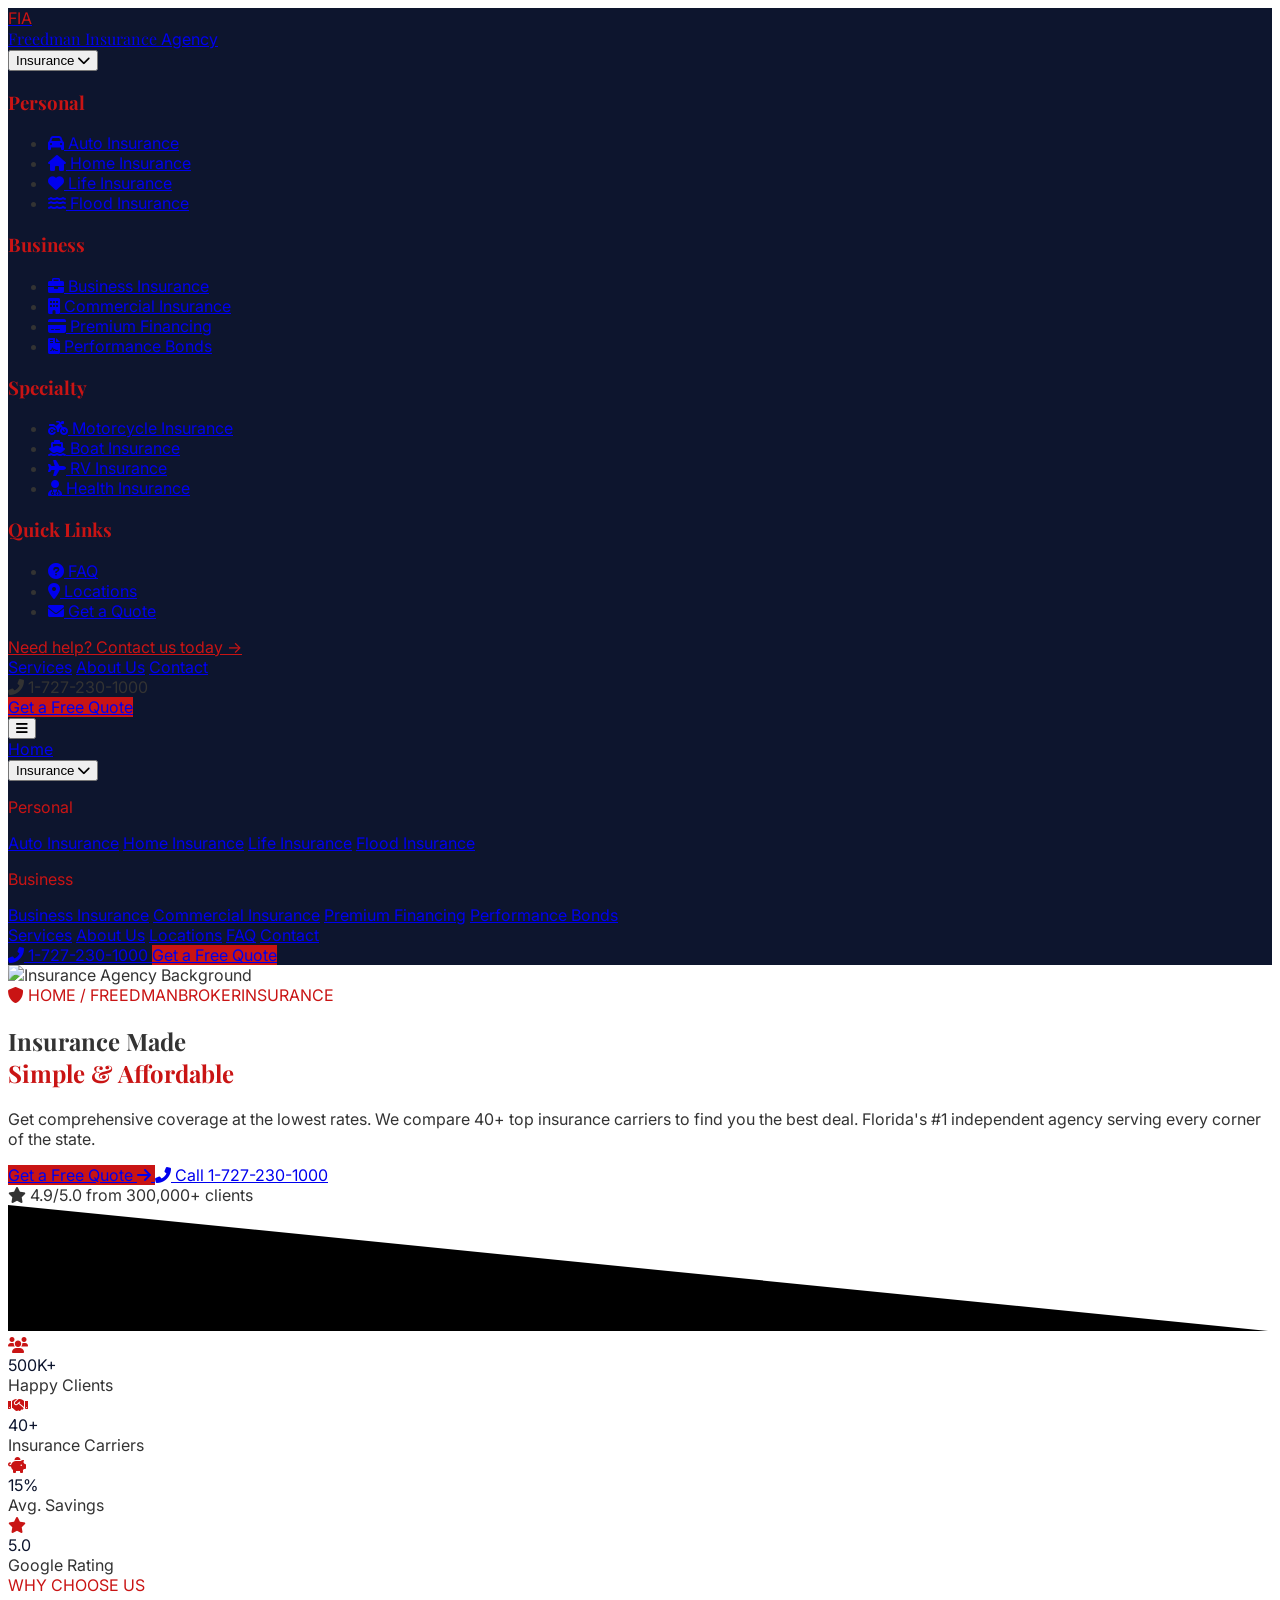
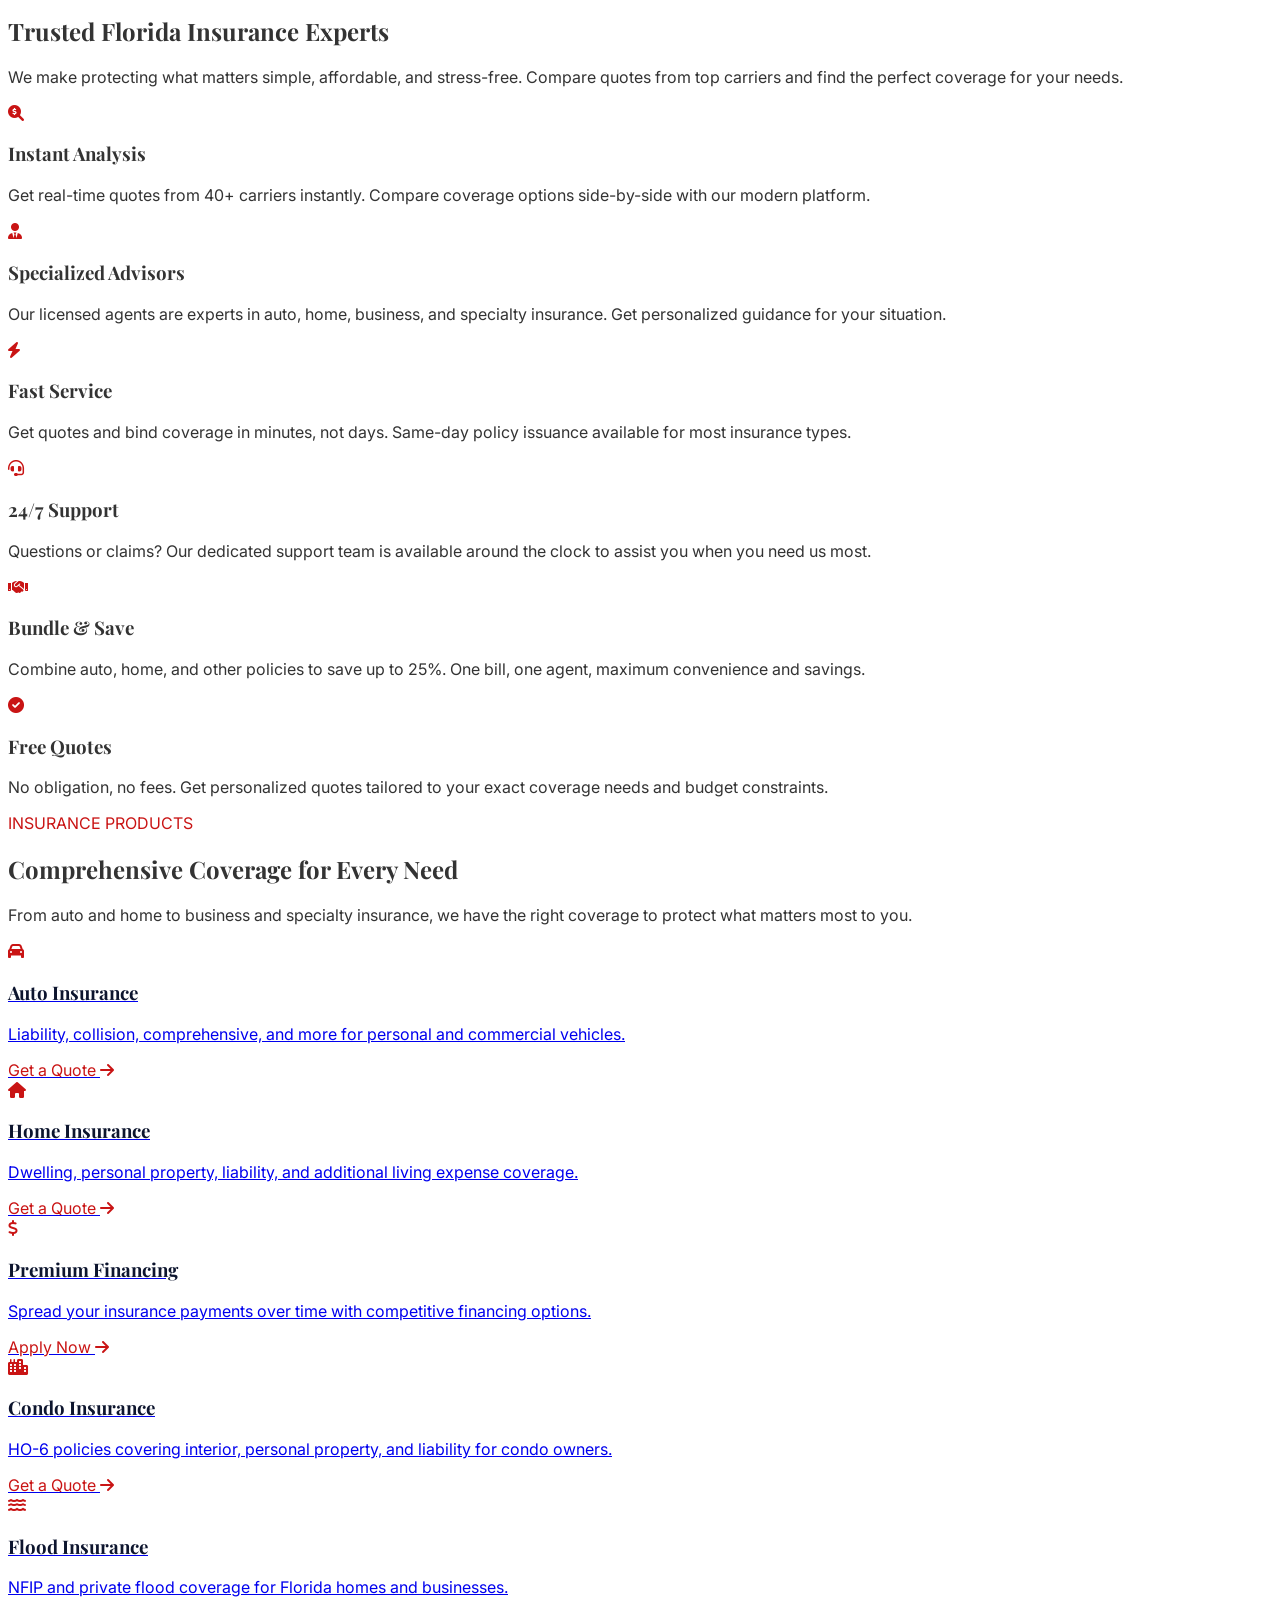
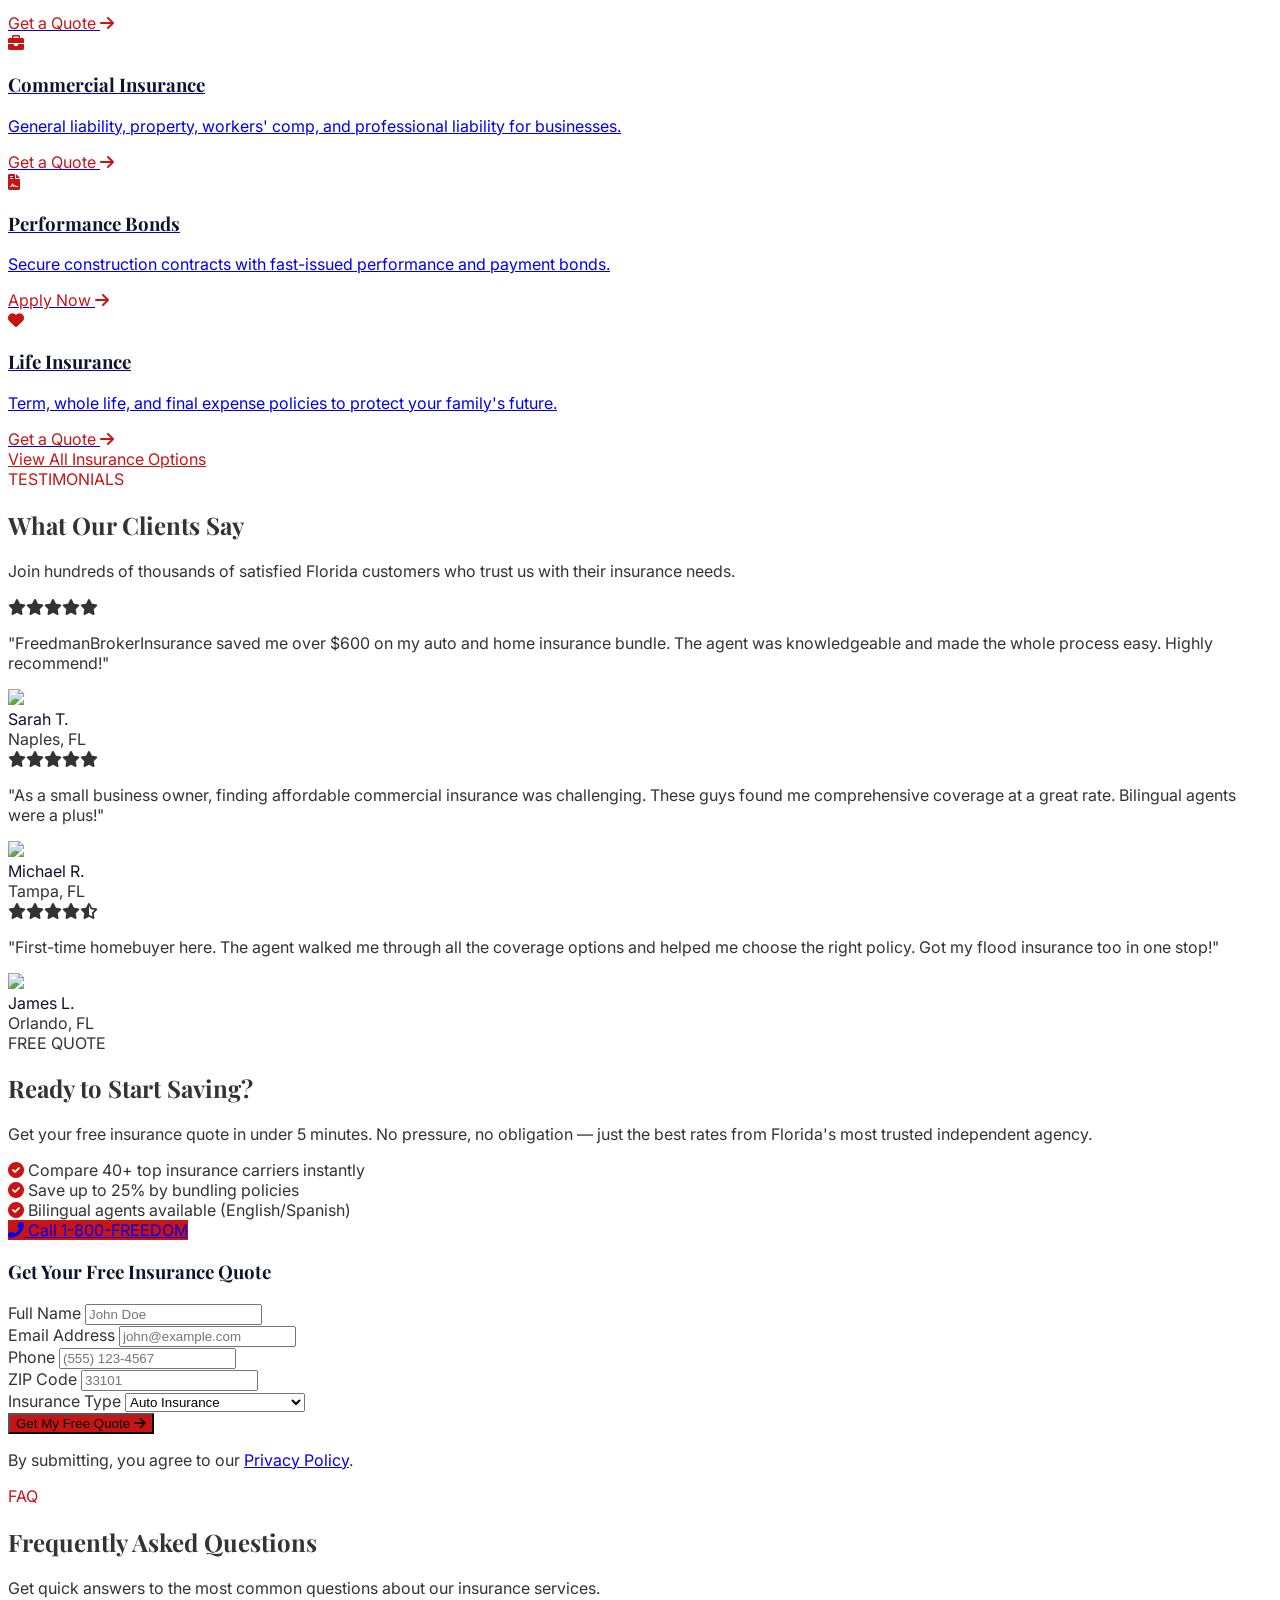
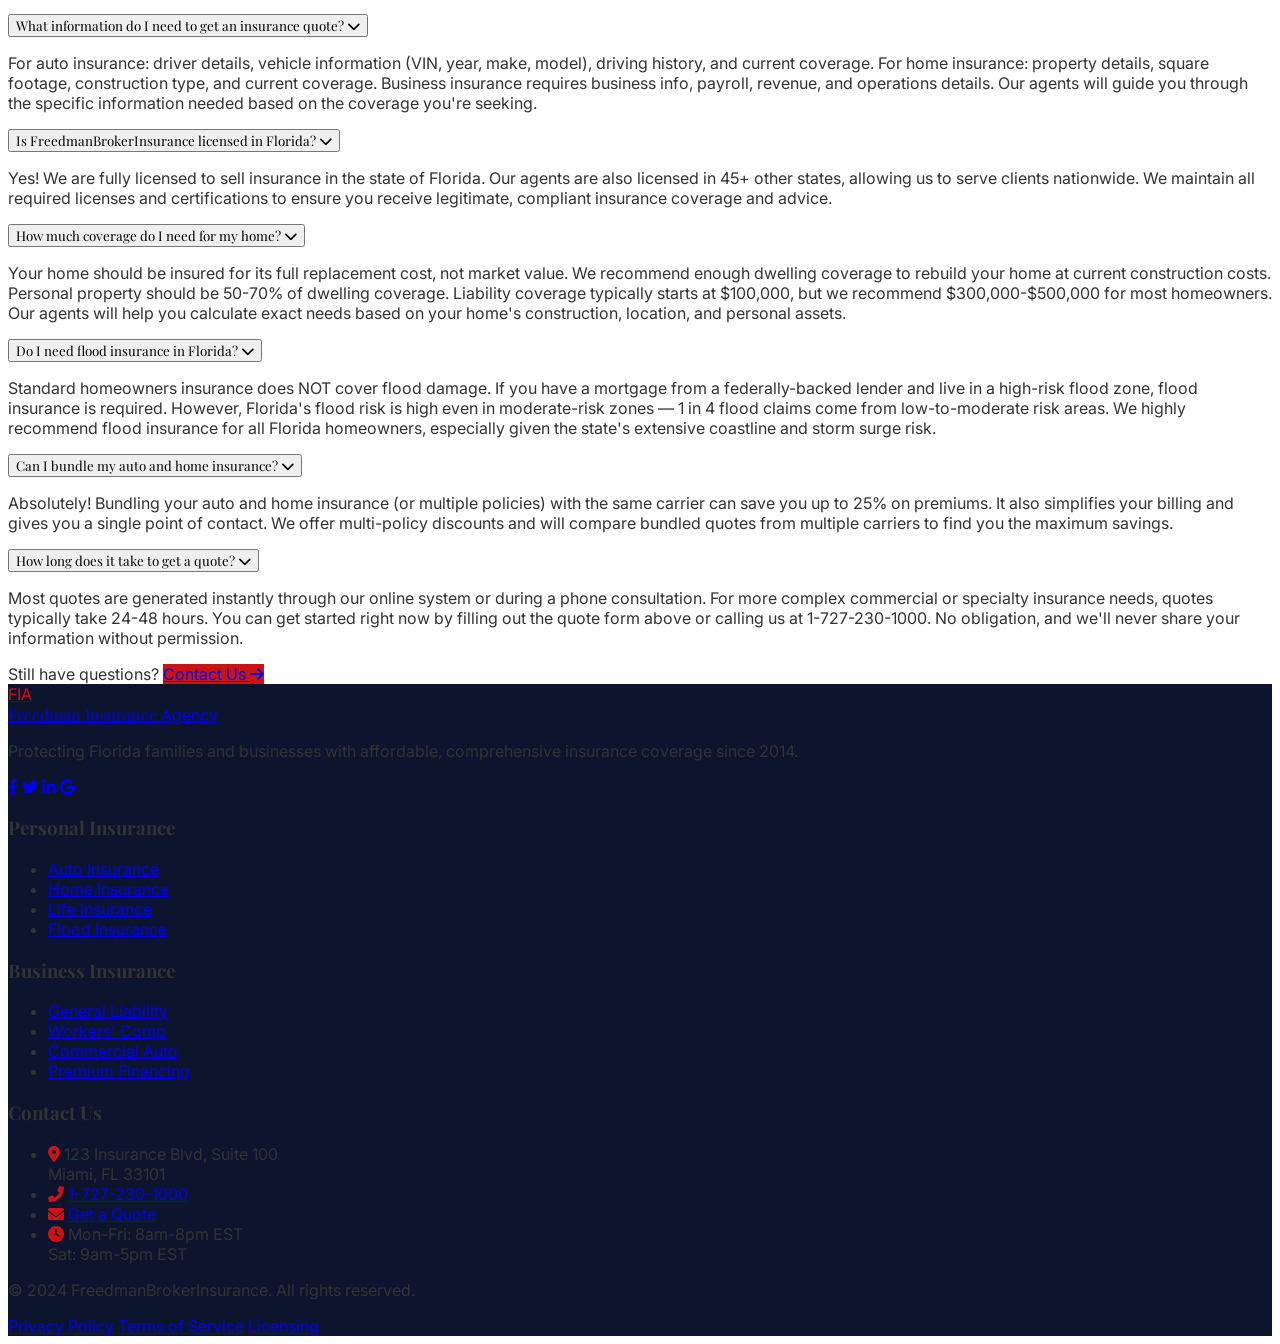
==== commit cef5b7ee: "Redesign index.html to match home-insurance template - simplified hero with full-width image and ove" ====
--- a/index.html
+++ b/index.html
@@ -3,17 +3,16 @@
 <head>
     <meta charset="UTF-8">
     <meta name="viewport" content="width=device-width, initial-scale=1.0">
-    <title>Freedman Insurance Agency - Florida's Trusted Insurance Provider</title>
+    <title>FreedmanBrokerInsurance - Florida's Trusted Insurance Agency</title>
     <script src="https://cdn.tailwindcss.com"></script>
     <script>
         tailwind.config = {
             theme: {
                 extend: {
                     colors: {
-                        'dark-blue': '#062a4a',
-                        'primary-red': '#e63946',
-                        'secondary-blue': '#1d3557',
-                        'accent-gold': '#d4a373',
+                        'dark-blue': '#0d152e',
+                        'primary-red': '#c91414',
+                        'accent-orange': '#ff7a7a',
                     },
                     fontFamily: {
                         'serif': ['Playfair Display', 'serif'],
@@ -24,1271 +23,487 @@
         }
     </script>
     <link href="https://cdnjs.cloudflare.com/ajax/libs/font-awesome/6.0.0/css/all.min.css" rel="stylesheet">
-    <link href="https://fonts.googleapis.com/css2?family=Playfair+Display:wght@400;500;600;700;800;900&family=Inter:wght@300;400;500;600;700&display=swap" rel="stylesheet">
+    <link rel="preconnect" href="https://fonts.googleapis.com">
+    <link rel="preconnect" href="https://fonts.gstatic.com" crossorigin>
+    <link href="https://fonts.googleapis.com/css2?family=Playfair+Display:ital,wght@0,400..900;1,400..900&family=Inter:wght@300;400;500;600;700&display=swap" rel="stylesheet">
     <style>
-        body { font-family: 'Inter', sans-serif; color: #333; margin: 0; padding: 0; }
+        body { font-family: 'Inter', sans-serif; color: #333; }
         h1, h2, h3, h4, h5, h6, .serif { font-family: 'Playfair Display', serif; }
-        .bg-dark-blue { background-color: #062a4a; }
-        .text-dark-blue { color: #062a4a; }
-        .bg-primary-red { background-color: #e63946; }
-        .text-primary-red { color: #e63946; }
-        .hover\:bg-red-800:hover { background-color: #c1121f; }
-        .hover\:text-primary-red:hover { color: #e63946; }
-        .agent-carousel { transition: transform 0.5s ease-in-out; }
-        
-        /* Awards Section Animation */
-        @keyframes fadeInUp {
-            0% { transform: translateY(30px); opacity: 0; }
-            100% { transform: translateY(0); opacity: 1; }
-        }
-        .awards-animate .grid > div {
-            animation: fadeInUp 0.6s ease-out forwards;
-            opacity: 0;
-        }
-        .awards-animate .grid > div:nth-child(1) { animation-delay: 0.1s; }
-        .awards-animate .grid > div:nth-child(2) { animation-delay: 0.2s; }
-        .awards-animate .grid > div:nth-child(3) { animation-delay: 0.3s; }
-        .awards-animate .grid > div:nth-child(4) { animation-delay: 0.4s; }
-        .awards-animate .grid > div:nth-child(5) { animation-delay: 0.5s; }
-        .awards-animate .grid > div:nth-child(6) { animation-delay: 0.6s; }
-        .awards-animate .grid > div:nth-child(7) { animation-delay: 0.7s; }
-        
-        /* Hide scrollbar for carousel */
-        #reviewsCarousel::-webkit-scrollbar { display: none; }
-        #reviewsCarousel { -ms-overflow-style: none; scrollbar-width: none; }
-        
-        /* Infinite scroll animation */
-        #reviewsCarousel {
-            display: flex;
-            width: max-content;
-            animation: scrollLeft 20s linear infinite;
-        }
-        #reviewsCarousel:hover {
-            animation-play-state: paused;
-        }
-        @keyframes scrollLeft {
-            0% { transform: translateX(0); }
-            100% { transform: translateX(-1376px); }
-        }
-        
-        .carousel-wrapper {
-            overflow: hidden;
-            width: 100%;
-        }
-        
-        /* Custom button style */
-        .btn-primary {
-            background: linear-gradient(135deg, #e63946 0%, #c1121f 100%);
-            transition: all 0.3s ease;
-        }
-        .btn-primary:hover {
-            transform: translateY(-2px);
-            box-shadow: 0 10px 20px rgba(230, 57, 70, 0.3);
-        }
+        .bg-dark-blue { background-color: #0d152e; }
+        .text-dark-blue { color: #0d152e; }
+        .bg-primary-red { background-color: #c91414; }
+        .text-primary-red { color: #c91414; }
     </style>
   <link rel="icon" type="image/svg+xml" href="favicon.svg">
-    <script src="js/load-partials.js"></script>
-  </head>
-  <body class="overflow-x-hidden">
+<script src="js/load-partials.js"></script>
+</head>
+<body class="overflow-x-hidden">
 
     <div id="header-container"></div>
 
-    <!-- Hero Section - New Design -->
-    <section class="relative bg-gradient-to-br from-dark-blue via-[#0a1f35] to-dark-blue pt-24 pb-40 overflow-hidden">
-        <!-- Animated background elements -->
-        <div class="absolute inset-0 overflow-hidden">
-            <div class="absolute top-20 left-10 w-64 h-64 bg-primary-red/10 rounded-full blur-3xl"></div>
-            <div class="absolute bottom-10 right-20 w-96 h-96 bg-accent-gold/5 rounded-full blur-3xl"></div>
-            <div class="absolute top-1/2 left-1/3 w-32 h-32 bg-white/5 rounded-full blur-2xl"></div>
-        </div>
-        
-        <!-- Background Image -->
-        <div class="absolute inset-0 z-0 opacity-20">
-            <img src="https://images.unsplash.com/photo-1600596542815-ffad4c1539a9?ixlib=rb-4.0.3&auto=format&fit=crop&w=2000&q=80" alt="Background" class="w-full h-full object-cover">
-        </div>
-        
+    <!-- Hero Section -->
+    <section class="relative bg-gray-100 pt-16 pb-32 overflow-hidden">
+        <!-- Background image placeholder (Insurance/Agency) -->
+        <div class="absolute inset-0 z-0">
+            <img src="https://images.unsplash.com/photo-1600596542815-ffad4c1539a9?ixlib=rb-4.0.3&auto=format&fit=crop&w=2000&q=80" alt="Insurance Agency Background" class="w-full h-full object-cover object-center">
+            <!-- Overlay -->
+            <div class="absolute inset-0 bg-gradient-to-r from-gray-900/95 via-gray-900/80 to-transparent"></div>
+        </div>
+
         <div class="max-w-7xl mx-auto px-4 relative z-10">
-            <div class="grid grid-cols-1 lg:grid-cols-2 gap-12 items-center">
-                <div class="text-white">
-                    <div class="inline-flex items-center bg-primary-red/20 border border-primary-red/30 rounded-full px-4 py-2 mb-6">
-                        <span class="w-2 h-2 bg-primary-red rounded-full mr-2 animate-pulse"></span>
-                        <span class="text-sm font-medium text-primary-red">Florida's #1 Insurance Agency</span>
-                    </div>
+            <div class="max-w-3xl text-white">
+                <div class="flex items-center text-xs font-bold tracking-wider text-primary-red mb-6 uppercase">
+                    <i class="fas fa-shield-alt mr-2 text-white/70"></i> <span class="text-white/70 mx-2 hover:text-white cursor-pointer">HOME</span> / <span class="ml-2">FREEDMANBROKERINSURANCE</span>
+                </div>
+
+                <h1 class="text-5xl md:text-6xl lg:text-7xl font-bold mb-4 leading-[1.1] serif">
+                    Insurance Made<br>
+                    <span class="text-primary-red">Simple & Affordable</span>
+                </h1>
+
+                <p class="text-lg md:text-xl text-gray-300 mb-10 leading-relaxed font-light max-w-2xl">
+                    Get comprehensive coverage at the lowest rates. We compare 40+ top insurance carriers to find you the best deal. Florida's #1 independent agency serving every corner of the state.
+                </p>
+
+                <div class="mb-10 flex flex-wrap gap-4">
+                    <a href="#" class="bg-primary-red text-white px-10 py-4 rounded font-bold text-lg hover:bg-red-800 transition inline-flex items-center justify-center">
+                        Get a Free Quote <i class="fas fa-arrow-right ml-3 text-sm"></i>
+                    </a>
+                    <a href="tel:7865012059" class="bg-transparent border border-white/50 text-white px-10 py-4 rounded font-bold text-lg hover:bg-white/10 transition inline-flex items-center justify-center">
+                        <i class="fas fa-phone-alt mr-2"></i> Call 1-727-230-1000
+                    </a>
+                </div>
+
+                <div class="inline-flex items-center bg-yellow-900/40 rounded-full px-4 py-2 border border-yellow-700/50">
+                    <i class="fas fa-star text-yellow-500 mr-2"></i>
+                    <span class="text-sm font-semibold text-yellow-500">4.9/5.0 from 300,000+ clients</span>
+                </div>
+            </div>
+        </div>
+
+        <!-- Angled bottom border -->
+        <div class="absolute bottom-0 left-0 w-full overflow-hidden leading-[0]">
+            <svg class="relative block w-full h-[60px] md:h-[100px]" xmlns="http://www.w3.org/2000/svg" viewBox="0 0 1200 120" preserveAspectRatio="none">
+                <path d="M1200 120L0 120 0 0 1200 120z" class="fill-[#0d152e]"></path>
+            </svg>
+        </div>
+    </section>
+
+    <!-- Stats Bar -->
+    <section class="bg-white py-12 border-b border-gray-100">
+        <div class="max-w-7xl mx-auto px-4">
+            <div class="grid grid-cols-2 md:grid-cols-4 gap-8">
+                <div class="text-center">
+                    <i class="fas fa-users text-primary-red text-3xl mb-4"></i>
+                    <div class="text-4xl font-bold text-dark-blue">500K+</div>
+                    <div class="text-sm text-gray-600 uppercase tracking-wider">Happy Clients</div>
+                </div>
+                <div class="text-center">
+                    <i class="fas fa-handshake text-primary-red text-3xl mb-4"></i>
+                    <div class="text-4xl font-bold text-dark-blue">40+</div>
+                    <div class="text-sm text-gray-600 uppercase tracking-wider">Insurance Carriers</div>
+                </div>
+                <div class="text-center">
+                    <i class="fas fa-piggy-bank text-primary-red text-3xl mb-4"></i>
+                    <div class="text-4xl font-bold text-dark-blue">15%</div>
+                    <div class="text-sm text-gray-600 uppercase tracking-wider">Avg. Savings</div>
+                </div>
+                <div class="text-center">
+                    <i class="fas fa-star text-primary-red text-3xl mb-4"></i>
+                    <div class="text-4xl font-bold text-dark-blue">5.0</div>
+                    <div class="text-sm text-gray-600 uppercase tracking-wider">Google Rating</div>
+                </div>
+            </div>
+        </div>
+    </section>
+
+    <!-- Why Choose Us -->
+    <section class="py-16 md:py-24 bg-gray-50">
+        <div class="max-w-7xl mx-auto px-4 text-center">
+            <span class="inline-block border border-red-200 text-primary-red text-xs font-bold px-3 py-1 rounded-full uppercase tracking-wider mb-4 bg-red-50">WHY CHOOSE US</span>
+            <h2 class="text-3xl md:text-5xl font-bold mb-4 serif">Trusted Florida Insurance Experts</h2>
+            <p class="text-gray-600 max-w-2xl mx-auto mb-12">We make protecting what matters simple, affordable, and stress-free. Compare quotes from top carriers and find the perfect coverage for your needs.</p>
+            
+            <div class="grid grid-cols-1 md:grid-cols-2 lg:grid-cols-3 gap-8">
+                <!-- Card 1 -->
+                <div class="bg-white p-8 rounded-xl shadow-sm border border-gray-100 hover:shadow-md transition">
+                    <div class="w-16 h-16 bg-red-50 rounded-full flex items-center justify-center text-primary-red text-2xl mb-6 mx-auto">
+                        <i class="fas fa-search-dollar"></i>
+                    </div>
+                    <h3 class="text-xl font-bold mb-3 serif">Instant Analysis</h3>
+                    <p class="text-gray-500 text-sm">Get real-time quotes from 40+ carriers instantly. Compare coverage options side-by-side with our modern platform.</p>
+                </div>
+                
+                <!-- Card 2 -->
+                <div class="bg-white p-8 rounded-xl shadow-sm border border-gray-100 hover:shadow-md transition">
+                    <div class="w-16 h-16 bg-red-50 rounded-full flex items-center justify-center text-primary-red text-2xl mb-6 mx-auto">
+                        <i class="fas fa-user-tie"></i>
+                    </div>
+                    <h3 class="text-xl font-bold mb-3 serif">Specialized Advisors</h3>
+                    <p class="text-gray-500 text-sm">Our licensed agents are experts in auto, home, business, and specialty insurance. Get personalized guidance for your situation.</p>
+                </div>
+                
+                <!-- Card 3 -->
+                <div class="bg-white p-8 rounded-xl shadow-sm border border-gray-100 hover:shadow-md transition">
+                    <div class="w-16 h-16 bg-red-50 rounded-full flex items-center justify-center text-primary-red text-2xl mb-6 mx-auto">
+                        <i class="fas fa-bolt"></i>
+                    </div>
+                    <h3 class="text-xl font-bold mb-3 serif">Fast Service</h3>
+                    <p class="text-gray-500 text-sm">Get quotes and bind coverage in minutes, not days. Same-day policy issuance available for most insurance types.</p>
+                </div>
+                
+                <!-- Card 4 -->
+                <div class="bg-white p-8 rounded-xl shadow-sm border border-gray-100 hover:shadow-md transition">
+                    <div class="w-16 h-16 bg-red-50 rounded-full flex items-center justify-center text-primary-red text-2xl mb-6 mx-auto">
+                        <i class="fas fa-headset"></i>
+                    </div>
+                    <h3 class="text-xl font-bold mb-3 serif">24/7 Support</h3>
+                    <p class="text-gray-500 text-sm">Questions or claims? Our dedicated support team is available around the clock to assist you when you need us most.</p>
+                </div>
+                
+                <!-- Card 5 -->
+                <div class="bg-white p-8 rounded-xl shadow-sm border border-gray-100 hover:shadow-md transition">
+                    <div class="w-16 h-16 bg-red-50 rounded-full flex items-center justify-center text-primary-red text-2xl mb-6 mx-auto">
+                        <i class="fas fa-handshake"></i>
+                    </div>
+                    <h3 class="text-xl font-bold mb-3 serif">Bundle & Save</h3>
+                    <p class="text-gray-500 text-sm">Combine auto, home, and other policies to save up to 25%. One bill, one agent, maximum convenience and savings.</p>
+                </div>
+                
+                <!-- Card 6 -->
+                <div class="bg-white p-8 rounded-xl shadow-sm border border-gray-100 hover:shadow-md transition">
+                    <div class="w-16 h-16 bg-red-50 rounded-full flex items-center justify-center text-primary-red text-2xl mb-6 mx-auto">
+                        <i class="fas fa-check-circle"></i>
+                    </div>
+                    <h3 class="text-xl font-bold mb-3 serif">Free Quotes</h3>
+                    <p class="text-gray-500 text-sm">No obligation, no fees. Get personalized quotes tailored to your exact coverage needs and budget constraints.</p>
+                </div>
+            </div>
+        </div>
+    </section>
+
+    <!-- Services Section -->
+    <section class="py-16 md:py-24 bg-white">
+        <div class="max-w-7xl mx-auto px-4">
+            <div class="max-w-3xl mx-auto text-center mb-12">
+                <span class="inline-block border border-red-200 text-primary-red text-xs font-bold px-3 py-1 rounded-full uppercase tracking-wider mb-4 bg-red-50">INSURANCE PRODUCTS</span>
+                <h2 class="text-3xl md:text-5xl font-bold mb-4 serif">Comprehensive Coverage for Every Need</h2>
+                <p class="text-gray-600">From auto and home to business and specialty insurance, we have the right coverage to protect what matters most to you.</p>
+            </div>
+            
+            <div class="grid grid-cols-1 md:grid-cols-2 lg:grid-cols-4 gap-6">
+                <!-- Auto Insurance -->
+                <a href="auto-insurance.html" class="bg-gray-50 p-6 rounded-xl border border-gray-100 hover:shadow-md hover:-translate-y-1 transition duration-300">
+                    <div class="w-14 h-14 bg-red-50 rounded-full flex items-center justify-center text-primary-red text-2xl mb-4">
+                        <i class="fas fa-car"></i>
+                    </div>
+                    <h3 class="text-lg font-bold mb-2 serif text-dark-blue">Auto Insurance</h3>
+                    <p class="text-gray-600 text-sm mb-4">Liability, collision, comprehensive, and more for personal and commercial vehicles.</p>
+                    <span class="text-primary-red text-sm font-semibold">Get a Quote <i class="fas fa-arrow-right ml-1 text-xs"></i></span>
+                </a>
+
+                <!-- Home Insurance -->
+                <a href="home-insurance.html" class="bg-gray-50 p-6 rounded-xl border border-gray-100 hover:shadow-md hover:-translate-y-1 transition duration-300">
+                    <div class="w-14 h-14 bg-red-50 rounded-full flex items-center justify-center text-primary-red text-2xl mb-4">
+                        <i class="fas fa-home"></i>
+                    </div>
+                    <h3 class="text-lg font-bold mb-2 serif text-dark-blue">Home Insurance</h3>
+                    <p class="text-gray-600 text-sm mb-4">Dwelling, personal property, liability, and additional living expense coverage.</p>
+                    <span class="text-primary-red text-sm font-semibold">Get a Quote <i class="fas fa-arrow-right ml-1 text-xs"></i></span>
+                </a>
+
+                <!-- Premium Financing -->
+                <a href="premium-financing.html" class="bg-gray-50 p-6 rounded-xl border border-gray-100 hover:shadow-md hover:-translate-y-1 transition duration-300">
+                    <div class="w-14 h-14 bg-red-50 rounded-full flex items-center justify-center text-primary-red text-2xl mb-4">
+                        <i class="fas fa-dollar-sign"></i>
+                    </div>
+                    <h3 class="text-lg font-bold mb-2 serif text-dark-blue">Premium Financing</h3>
+                    <p class="text-gray-600 text-sm mb-4">Spread your insurance payments over time with competitive financing options.</p>
+                    <span class="text-primary-red text-sm font-semibold">Apply Now <i class="fas fa-arrow-right ml-1 text-xs"></i></span>
+                </a>
+
+                <!-- Condo Insurance -->
+                <a href="#" class="bg-gray-50 p-6 rounded-xl border border-gray-100 hover:shadow-md hover:-translate-y-1 transition duration-300">
+                    <div class="w-14 h-14 bg-red-50 rounded-full flex items-center justify-center text-primary-red text-2xl mb-4">
+                        <i class="fas fa-city"></i>
+                    </div>
+                    <h3 class="text-lg font-bold mb-2 serif text-dark-blue">Condo Insurance</h3>
+                    <p class="text-gray-600 text-sm mb-4">HO-6 policies covering interior, personal property, and liability for condo owners.</p>
+                    <span class="text-primary-red text-sm font-semibold">Get a Quote <i class="fas fa-arrow-right ml-1 text-xs"></i></span>
+                </a>
+
+                <!-- Flood Insurance -->
+                <a href="flood-insurance.html" class="bg-gray-50 p-6 rounded-xl border border-gray-100 hover:shadow-md hover:-translate-y-1 transition duration-300">
+                    <div class="w-14 h-14 bg-red-50 rounded-full flex items-center justify-center text-primary-red text-2xl mb-4">
+                        <i class="fas fa-water"></i>
+                    </div>
+                    <h3 class="text-lg font-bold mb-2 serif text-dark-blue">Flood Insurance</h3>
+                    <p class="text-gray-600 text-sm mb-4">NFIP and private flood coverage for Florida homes and businesses.</p>
+                    <span class="text-primary-red text-sm font-semibold">Get a Quote <i class="fas fa-arrow-right ml-1 text-xs"></i></span>
+                </a>
+
+                <!-- Commercial Insurance -->
+                <a href="commercial-insurance.html" class="bg-gray-50 p-6 rounded-xl border border-gray-100 hover:shadow-md hover:-translate-y-1 transition duration-300">
+                    <div class="w-14 h-14 bg-red-50 rounded-full flex items-center justify-center text-primary-red text-2xl mb-4">
+                        <i class="fas fa-briefcase"></i>
+                    </div>
+                    <h3 class="text-lg font-bold mb-2 serif text-dark-blue">Commercial Insurance</h3>
+                    <p class="text-gray-600 text-sm mb-4">General liability, property, workers' comp, and professional liability for businesses.</p>
+                    <span class="text-primary-red text-sm font-semibold">Get a Quote <i class="fas fa-arrow-right ml-1 text-xs"></i></span>
+                </a>
+
+                <!-- Performance Bonds -->
+                <a href="performance-bonds.html" class="bg-gray-50 p-6 rounded-xl border border-gray-100 hover:shadow-md hover:-translate-y-1 transition duration-300">
+                    <div class="w-14 h-14 bg-red-50 rounded-full flex items-center justify-center text-primary-red text-2xl mb-4">
+                        <i class="fas fa-file-contract"></i>
+                    </div>
+                    <h3 class="text-lg font-bold mb-2 serif text-dark-blue">Performance Bonds</h3>
+                    <p class="text-gray-600 text-sm mb-4">Secure construction contracts with fast-issued performance and payment bonds.</p>
+                    <span class="text-primary-red text-sm font-semibold">Apply Now <i class="fas fa-arrow-right ml-1 text-xs"></i></span>
+                </a>
+
+                <!-- Life Insurance -->
+                <a href="life-insurance.html" class="bg-gray-50 p-6 rounded-xl border border-gray-100 hover:shadow-md hover:-translate-y-1 transition duration-300">
+                    <div class="w-14 h-14 bg-red-50 rounded-full flex items-center justify-center text-primary-red text-2xl mb-4">
+                        <i class="fas fa-heart"></i>
+                    </div>
+                    <h3 class="text-lg font-bold mb-2 serif text-dark-blue">Life Insurance</h3>
+                    <p class="text-gray-600 text-sm mb-4">Term, whole life, and final expense policies to protect your family's future.</p>
+                    <span class="text-primary-red text-sm font-semibold">Get a Quote <i class="fas fa-arrow-right ml-1 text-xs"></i></span>
+                </a>
+            </div>
+
+            <div class="mt-12 text-center">
+                <a href="services.html" class="bg-transparent border-2 border-primary-red text-primary-red px-8 py-3 rounded font-bold hover:bg-primary-red hover:text-white transition inline-block">
+                    View All Insurance Options
+                </a>
+            </div>
+        </div>
+    </section>
+
+    <!-- Testimonials -->
+    <section class="py-16 md:py-24 bg-gray-50">
+        <div class="max-w-7xl mx-auto px-4">
+            <div class="text-center max-w-3xl mx-auto mb-12">
+                <span class="inline-block border border-red-200 text-primary-red text-xs font-bold px-3 py-1 rounded-full uppercase tracking-wider mb-4 bg-red-50">TESTIMONIALS</span>
+                <h2 class="text-3xl md:text-5xl font-bold mb-4 serif">What Our Clients Say</h2>
+                <p class="text-gray-600">Join hundreds of thousands of satisfied Florida customers who trust us with their insurance needs.</p>
+            </div>
+            
+            <div class="grid grid-cols-1 md:grid-cols-3 gap-8">
+                <!-- Testimonial 1 -->
+                <div class="bg-white p-8 rounded-xl shadow-sm border border-gray-100">
+                    <div class="flex text-yellow-400 mb-4">
+                        <i class="fas fa-star"></i><i class="fas fa-star"></i><i class="fas fa-star"></i><i class="fas fa-star"></i><i class="fas fa-star"></i>
+                    </div>
+                    <p class="text-gray-700 mb-6 italic">"FreedmanBrokerInsurance saved me over $600 on my auto and home insurance bundle. The agent was knowledgeable and made the whole process easy. Highly recommend!"</p>
+                    <div class="flex items-center">
+                        <img src="https://images.unsplash.com/photo-1494790108377-be9c29b29330?w=100&h=100&fit=crop" class="w-12 h-12 rounded-full object-cover mr-4">
+                        <div>
+                            <div class="font-bold text-dark-blue">Sarah T.</div>
+                            <div class="text-xs text-gray-500">Naples, FL</div>
+                        </div>
+                    </div>
+                </div>
+                
+                <!-- Testimonial 2 -->
+                <div class="bg-white p-8 rounded-xl shadow-sm border border-gray-100">
+                    <div class="flex text-yellow-400 mb-4">
+                        <i class="fas fa-star"></i><i class="fas fa-star"></i><i class="fas fa-star"></i><i class="fas fa-star"></i><i class="fas fa-star"></i>
+                    </div>
+                    <p class="text-gray-700 mb-6 italic">"As a small business owner, finding affordable commercial insurance was challenging. These guys found me comprehensive coverage at a great rate. Bilingual agents were a plus!"</p>
+                    <div class="flex items-center">
+                        <img src="https://images.unsplash.com/photo-1507003211169-0a1dd7228f2d?w=100&h=100&fit=crop" class="w-12 h-12 rounded-full object-cover mr-4">
+                        <div>
+                            <div class="font-bold text-dark-blue">Michael R.</div>
+                            <div class="text-xs text-gray-500">Tampa, FL</div>
+                        </div>
+                    </div>
+                </div>
+                
+                <!-- Testimonial 3 -->
+                <div class="bg-white p-8 rounded-xl shadow-sm border border-gray-100">
+                    <div class="flex text-yellow-400 mb-4">
+                        <i class="fas fa-star"></i><i class="fas fa-star"></i><i class="fas fa-star"></i><i class="fas fa-star"></i><i class="fas fa-star-half-alt"></i>
+                    </div>
+                    <p class="text-gray-700 mb-6 italic">"First-time homebuyer here. The agent walked me through all the coverage options and helped me choose the right policy. Got my flood insurance too in one stop!"</p>
+                    <div class="flex items-center">
+                        <img src="https://images.unsplash.com/photo-1438761681033-6461ffad8d80?w=100&h=100&fit=crop" class="w-12 h-12 rounded-full object-cover mr-4">
+                        <div>
+                            <div class="font-bold text-dark-blue">James L.</div>
+                            <div class="text-xs text-gray-500">Orlando, FL</div>
+                        </div>
+                    </div>
+                </div>
+            </div>
+        </div>
+    </section>
+
+    <!-- CTA with Form -->
+    <section class="bg-[#0d152e] text-white py-16 md:py-24">
+        <div class="max-w-7xl mx-auto px-4">
+            <div class="flex flex-col md:flex-row items-center justify-between gap-12">
+                <div class="w-full md:w-1/2">
+                    <span class="inline-block border border-gray-600 text-gray-300 text-xs font-bold px-3 py-1 rounded-full uppercase tracking-wider mb-4 bg-white/5">FREE QUOTE</span>
+                    <h2 class="text-3xl md:text-5xl font-bold mb-6 serif">Ready to Start Saving?</h2>
+                    <p class="text-gray-300 mb-8 text-lg">Get your free insurance quote in under 5 minutes. No pressure, no obligation — just the best rates from Florida's most trusted independent agency.</p>
                     
-                    <h1 class="text-4xl md:text-5xl lg:text-6xl font-bold mb-6 leading-tight serif">
-                        Insurance Made<br>
-                        <span class="text-primary-red">Simple & Affordable</span>
-                    </h1>
-                    
-                    <p class="text-lg text-gray-300 mb-8 leading-relaxed">
-                        Get comprehensive coverage at the lowest rates. We compare <strong class="text-white">40+ insurance carriers</strong> to find you the best deal.
-                    </p>
-                    
-                    <div class="flex flex-wrap gap-4 mb-8">
-                        <a href="#" class="btn-primary text-white px-8 py-4 rounded-lg font-bold text-lg inline-flex items-center">
-                            Get Free Quote <i class="fas fa-arrow-right ml-2"></i>
-                        </a>
-                        <a href="tel:17272301000" class="bg-white/10 backdrop-blur border border-white/20 text-white px-8 py-4 rounded-lg font-bold text-lg inline-flex items-center hover:bg-white/20 transition">
-                            <i class="fas fa-phone-alt mr-2"></i> Call Now
-                        </a>
-                    </div>
-                    
-                    <!-- Trust badges -->
-                    <div class="flex flex-wrap items-center gap-6 text-sm">
+                    <div class="space-y-4 mb-8">
                         <div class="flex items-center">
-                            <div class="bg-primary-red/20 p-2 rounded-lg mr-3">
-                                <i class="fas fa-shield-alt text-primary-red"></i>
-                            </div>
-                            <span class="text-gray-300">Licensed in FL</span>
+                            <i class="fas fa-check-circle text-primary-red text-xl mr-3"></i>
+                            <span>Compare 40+ top insurance carriers instantly</span>
                         </div>
                         <div class="flex items-center">
-                            <div class="bg-primary-red/20 p-2 rounded-lg mr-3">
-                                <i class="fas fa-users text-primary-red"></i>
-                            </div>
-                            <span class="text-gray-300">300K+ Clients</span>
+                            <i class="fas fa-check-circle text-primary-red text-xl mr-3"></i>
+                            <span>Save up to 25% by bundling policies</span>
                         </div>
                         <div class="flex items-center">
-                            <div class="bg-primary-red/20 p-2 rounded-lg mr-3">
-                                <i class="fas fa-star text-primary-red"></i>
+                            <i class="fas fa-check-circle text-primary-red text-xl mr-3"></i>
+                            <span>Bilingual agents available (English/Spanish)</span>
+                        </div>
+                    </div>
+                    
+                    <a href="tel:7865012059" class="bg-primary-red text-white px-8 py-4 rounded font-bold hover:bg-red-800 transition inline-flex items-center justify-center text-lg">
+                        <i class="fas fa-phone-alt mr-3"></i> Call 1-800-FREEDOM
+                    </a>
+                </div>
+                
+                <div class="w-full md:w-5/12">
+                    <div class="bg-white rounded-2xl shadow-2xl p-8 text-gray-800">
+                        <h3 class="text-2xl font-bold mb-6 serif text-dark-blue">Get Your Free Insurance Quote</h3>
+                        <form class="space-y-4">
+                            <div>
+                                <label class="block text-sm font-semibold mb-2">Full Name</label>
+                                <input type="text" class="w-full px-4 py-3 rounded-lg border border-gray-200 focus:border-primary-red focus:ring-2 focus:ring-primary-red/20 outline-none" placeholder="John Doe">
                             </div>
-                            <span class="text-gray-300">5-Star Rated</span>
-                        </div>
-                    </div>
-                </div>
-                
-                <!-- Right side - Stats & Form -->
-                <div class="bg-white/5 backdrop-blur-lg rounded-2xl p-8 border border-white/10">
-                    <div class="grid grid-cols-2 gap-6 mb-8">
-                        <div class="text-center">
-                            <div class="text-4xl font-bold text-primary-red mb-1">500+</div>
-                            <div class="text-gray-400 text-sm">Million in Premiums</div>
-                        </div>
-                        <div class="text-center">
-                            <div class="text-4xl font-bold text-primary-red mb-1">100+</div>
-                            <div class="text-gray-400 text-sm">Florida Locations</div>
-                        </div>
-                        <div class="text-center">
-                            <div class="text-4xl font-bold text-primary-red mb-1">15+</div>
-                            <div class="text-gray-400 text-sm">Years Experience</div>
-                        </div>
-                        <div class="text-center">
-                            <div class="text-4xl font-bold text-primary-red mb-1">40+</div>
-                            <div class="text-gray-400 text-sm">Carriers Compared</div>
-                        </div>
-                    </div>
-                    
-                    <!-- Quick quote form -->
-                    <form class="space-y-4">
-                        <input type="text" placeholder="Enter your zip code" class="w-full px-4 py-3 rounded-lg bg-white/10 border border-white/20 text-white placeholder-gray-400 focus:outline-none focus:border-primary-red">
-                        <select class="w-full px-4 py-3 rounded-lg bg-white/10 border border-white/20 text-white placeholder-gray-400 focus:outline-none focus:border-primary-red">
-                            <option class="text-gray-900">Select Insurance Type</option>
-                            <option class="text-gray-900">Auto Insurance</option>
-                            <option class="text-gray-900">Home Insurance</option>
-                            <option class="text-gray-900">Life Insurance</option>
-                            <option class="text-gray-900">Business Insurance</option>
-                        </select>
-                        <button type="button" class="w-full bg-primary-red text-white py-3 rounded-lg font-bold hover:bg-red-700 transition">
-                            Get My Free Quote
-                        </button>
-                    </form>
-                </div>
-            </div>
-        </div>
-    </section>
-
-<section class="py-16 md:py-24 bg-gray-50">
-    <div class="max-w-7xl mx-auto px-4 text-center">
-        <div class="inline-block border border-red-200 text-primary-red text-xs font-bold px-3 py-1 rounded-full uppercase tracking-wider mb-6 bg-red-50">
-            Insurance Options
-        </div>
-        <h2 class="text-3xl md:text-5xl font-bold mb-4 serif">Complete Coverage, One Destination</h2>
-        <p class="text-gray-600 mb-12 max-w-2xl mx-auto">
-            From personal vehicles to commercial properties, we cover every aspect of your life. Explore our full range of protection plans below.
-        </p>
-        
-        <div class="grid grid-cols-1 md:grid-cols-2 lg:grid-cols-4 gap-6 text-left">
-            <!-- Card 1 -->
-            <div class="bg-white rounded-xl shadow-sm border border-gray-100 overflow-hidden group hover:shadow-md transition">
-                <div class="relative h-48 overflow-hidden">
-                    <img src="https://images.unsplash.com/photo-1494976388531-d1058494cdd8?w=500&h=300&fit=crop" class="w-full h-full object-cover group-hover:scale-105 transition duration-500">
-                    <div class="absolute top-3 left-3 w-8 h-8 bg-white rounded-full flex items-center justify-center text-primary-red shadow">
-                        <i class="fas fa-car"></i>
-                    </div>
-                </div>
-                <div class="p-6">
-                    <h3 class="text-xl font-bold mb-2 serif">Auto Insurance</h3>
-                    <p class="text-gray-500 text-sm mb-4">Drive with confidence knowing your vehicles are protected against collisions, theft, and unexpected liabilities.</p>
-                    <a href="#" class="text-primary-red font-semibold text-sm hover:underline">Get a Quote <i class="fas fa-arrow-right text-xs ml-1"></i></a>
-                </div>
-            </div>
-            
-            <!-- Card 2 -->
-            <div class="bg-white rounded-xl shadow-sm border border-gray-100 overflow-hidden group hover:shadow-md transition">
-                <div class="relative h-48 overflow-hidden">
-                    <img src="https://images.unsplash.com/photo-1512917774080-9991f1c4c750?w=500&h=300&fit=crop" class="w-full h-full object-cover group-hover:scale-105 transition duration-500">
-                    <div class="absolute top-3 left-3 w-8 h-8 bg-white rounded-full flex items-center justify-center text-primary-red shadow">
-                        <i class="fas fa-home"></i>
-                    </div>
-                </div>
-                <div class="p-6">
-                    <h3 class="text-xl font-bold mb-2 serif">Home Insurance</h3>
-                    <p class="text-gray-500 text-sm mb-4">Defend your home against hurricanes, water damage, and burglary with our comprehensive homeowner policies.</p>
-                    <a href="#" class="text-primary-red font-semibold text-sm hover:underline">Get a Quote <i class="fas fa-arrow-right text-xs ml-1"></i></a>
-                </div>
-            </div>
-            
-            <!-- Card 3 -->
-            <div class="bg-white rounded-xl shadow-sm border border-gray-100 overflow-hidden group hover:shadow-md transition">
-                <div class="relative h-48 overflow-hidden">
-                    <img src="https://images.unsplash.com/photo-1554224155-6726b3ff858f?w=500&h=300&fit=crop" class="w-full h-full object-cover group-hover:scale-105 transition duration-500">
-                    <div class="absolute top-3 left-3 w-8 h-8 bg-white rounded-full flex items-center justify-center text-primary-red shadow">
-                        <i class="fas fa-dollar-sign"></i>
-                    </div>
-                </div>
-                <div class="p-6">
-                    <h3 class="text-xl font-bold mb-2 serif">Premium Financing</h3>
-                    <p class="text-gray-500 text-sm mb-4">Flexible financing options to help you manage insurance premiums with ease.</p>
-                    <a href="#" class="text-primary-red font-semibold text-sm hover:underline">Get a Quote <i class="fas fa-arrow-right text-xs ml-1"></i></a>
-                </div>
-            </div>
-            
-            <!-- Card 4 -->
-            <div class="bg-white rounded-xl shadow-sm border border-gray-100 overflow-hidden group hover:shadow-md transition">
-                <div class="relative h-48 overflow-hidden">
-                    <img src="https://images.unsplash.com/photo-1545324418-cc1a3fa10c00?w=500&h=300&fit=crop" class="w-full h-full object-cover group-hover:scale-105 transition duration-500">
-                    <div class="absolute top-3 left-3 w-8 h-8 bg-white rounded-full flex items-center justify-center text-primary-red shadow">
-                        <i class="fas fa-city"></i>
-                    </div>
-                </div>
-                <div class="p-6">
-                    <h3 class="text-xl font-bold mb-2 serif">Condo Insurance</h3>
-                    <p class="text-gray-500 text-sm mb-4">Coverage designed specifically for condominium owners.</p>
-                    <a href="#" class="text-primary-red font-semibold text-sm hover:underline">Get a Quote <i class="fas fa-arrow-right text-xs ml-1"></i></a>
-                </div>
-            </div>
-            
-            <!-- Card 5 -->
-            <div class="bg-white rounded-xl shadow-sm border border-gray-100 overflow-hidden group hover:shadow-md transition">
-                <div class="relative h-48 overflow-hidden">
-                    <img src="https://images.unsplash.com/photo-1547683905-f686c993aae5?w=500&h=300&fit=crop" class="w-full h-full object-cover group-hover:scale-105 transition duration-500">
-                    <div class="absolute top-3 left-3 w-8 h-8 bg-white rounded-full flex items-center justify-center text-primary-red shadow">
-                        <i class="fas fa-water"></i>
-                    </div>
-                </div>
-                <div class="p-6">
-                    <h3 class="text-xl font-bold mb-2 serif">Flood Insurance</h3>
-                    <p class="text-gray-500 text-sm mb-4">Essential protection against flood damage, often required in Florida.</p>
-                    <a href="#" class="text-primary-red font-semibold text-sm hover:underline">Get a Quote <i class="fas fa-arrow-right text-xs ml-1"></i></a>
-                </div>
-            </div>
-            
-            <!-- Card 6 -->
-            <div class="bg-white rounded-xl shadow-sm border border-gray-100 overflow-hidden group hover:shadow-md transition">
-                <div class="relative h-48 overflow-hidden">
-                    <img src="https://images.unsplash.com/photo-1454165804606-c3d57bc86b40?w=500&h=300&fit=crop" class="w-full h-full object-cover group-hover:scale-105 transition duration-500">
-                    <div class="absolute top-3 left-3 w-8 h-8 bg-white rounded-full flex items-center justify-center text-primary-red shadow">
-                        <i class="fas fa-briefcase"></i>
-                    </div>
-                </div>
-                <div class="p-6">
-                    <h3 class="text-xl font-bold mb-2 serif">Commercial Insurance</h3>
-                    <p class="text-gray-500 text-sm mb-4">Comprehensive coverage options for businesses of all sizes.</p>
-                    <a href="#" class="text-primary-red font-semibold text-sm hover:underline">Get a Quote <i class="fas fa-arrow-right text-xs ml-1"></i></a>
-                </div>
-            </div>
-            
-            <!-- Card 7 -->
-            <div class="bg-white rounded-xl shadow-sm border border-gray-100 overflow-hidden group hover:shadow-md transition">
-                <div class="relative h-48 overflow-hidden">
-                    <img src="https://images.unsplash.com/photo-1503387762-592deb58ef4e?w=500&h=300&fit=crop" class="w-full h-full object-cover group-hover:scale-105 transition duration-500">
-                    <div class="absolute top-3 left-3 w-8 h-8 bg-white rounded-full flex items-center justify-center text-primary-red shadow">
-                        <i class="fas fa-file-signature"></i>
-                    </div>
-                </div>
-                <div class="p-6">
-                    <h3 class="text-xl font-bold mb-2 serif">Performance Bonds</h3>
-                    <p class="text-gray-500 text-sm mb-4">Secure your contracts with performance bonds that protect your business and clients.</p>
-                    <a href="#" class="text-primary-red font-semibold text-sm hover:underline">Get a Quote <i class="fas fa-arrow-right text-xs ml-1"></i></a>
-                </div>
-            </div>
-            
-            <!-- Card 8 -->
-            <div class="bg-white rounded-xl shadow-sm border border-gray-100 overflow-hidden group hover:shadow-md transition">
-                <div class="relative h-48 overflow-hidden">
-                    <img src="https://images.unsplash.com/photo-1456324504439-367cee3b3c32?w=500&h=300&fit=crop" class="w-full h-full object-cover group-hover:scale-105 transition duration-500">
-                    <div class="absolute top-3 left-3 w-8 h-8 bg-white rounded-full flex items-center justify-center text-primary-red shadow">
-                        <i class="fas fa-heartbeat"></i>
-                    </div>
-                </div>
-                <div class="p-6">
-                    <h3 class="text-xl font-bold mb-2 serif">Life Insurance</h3>
-                    <p class="text-gray-500 text-sm mb-4">Secure your family's financial future with our life insurance policies.</p>
-                    <a href="#" class="text-primary-red font-semibold text-sm hover:underline">Get a Quote <i class="fas fa-arrow-right text-xs ml-1"></i></a>
-                </div>
-            </div>
-        </div>
-        
-        <div class="mt-12">
-            <a href="#" class="bg-primary-red text-white px-8 py-3.5 rounded font-bold hover:bg-red-800 transition inline-block">
-                View All Insurance Options
-            </a>
-        </div>
-    </div>
-</section>
-
-<section class="py-16 md:py-24 bg-white relative">
-    <div class="max-w-7xl mx-auto px-4 text-center">
-        <div class="inline-block border border-gray-200 text-gray-500 text-xs font-bold px-3 py-1 rounded-full uppercase tracking-wider mb-4 bg-gray-50">
-            HOW IT WORKS
-        </div>
-        <h2 class="text-3xl md:text-5xl font-bold mb-4 serif">Four Simple Steps to Protection</h2>
-        <p class="text-gray-600 mb-16 max-w-2xl mx-auto">
-            Skip the复杂 paperwork and endless phone calls. Our streamlined approach gets you protected in minutes, not days.
-        </p>
-        
-        <div class="grid grid-cols-1 md:grid-cols-4 gap-8 relative z-10">
-            <!-- Connecting Line -->
-            <div class="hidden md:block absolute top-12 left-[10%] right-[10%] h-[2px] bg-gray-200 -z-10"></div>
-            
-            <!-- Step 1 -->
-            <div class="flex flex-col items-center">
-                <div class="w-24 h-24 bg-white rounded-full border-4 border-gray-100 flex items-center justify-center mb-6 relative shadow-md">
-                    <div class="w-20 h-20 bg-dark-blue rounded-full flex items-center justify-center text-white text-3xl">
-                        <i class="fas fa-file-alt"></i>
-                    </div>
-                    <div class="absolute -top-2 -right-2 w-8 h-8 bg-primary-red text-white rounded-full flex items-center justify-center font-bold text-sm border-2 border-white">
-                        1
-                    </div>
-                </div>
-                <h3 class="text-xl font-bold mb-2 serif">Tell Us Your Needs</h3>
-                <p class="text-gray-500 text-sm">Share your coverage requirements and personal details so we can personalize your options.</p>
-            </div>
-            
-            <!-- Step 2 -->
-            <div class="flex flex-col items-center">
-                <div class="w-24 h-24 bg-white rounded-full border-4 border-gray-100 flex items-center justify-center mb-6 relative shadow-md">
-                    <div class="w-20 h-20 bg-dark-blue rounded-full flex items-center justify-center text-white text-3xl">
-                        <i class="fas fa-search-dollar"></i>
-                    </div>
-                    <div class="absolute -top-2 -right-2 w-8 h-8 bg-primary-red text-white rounded-full flex items-center justify-center font-bold text-sm border-2 border-white">
-                        2
-                    </div>
-                </div>
-                <h3 class="text-xl font-bold mb-2 serif">Review Custom Quotes</h3>
-                <p class="text-gray-500 text-sm">Receive side-by-side quotes from multiple carriers, ranked by price and coverage quality.</p>
-            </div>
-            
-            <!-- Step 3 -->
-            <div class="flex flex-col items-center">
-                <div class="w-24 h-24 bg-white rounded-full border-4 border-gray-100 flex items-center justify-center mb-6 relative shadow-md">
-                    <div class="w-20 h-20 bg-dark-blue rounded-full flex items-center justify-center text-white text-3xl">
-                        <i class="fas fa-hand-holding-usd"></i>
-                    </div>
-                    <div class="absolute -top-2 -right-2 w-8 h-8 bg-primary-red text-white rounded-full flex items-center justify-center font-bold text-sm border-2 border-white">
-                        3
-                    </div>
-                </div>
-                <h3 class="text-xl font-bold mb-2 serif">Pick Your Plan</h3>
-                <p class="text-gray-500 text-sm">Select the coverage that matches your budget, with expert advice available whenever you need it.</p>
-            </div>
-            
-            <!-- Step 4 -->
-            <div class="flex flex-col items-center">
-                <div class="w-24 h-24 bg-white rounded-full border-4 border-gray-100 flex items-center justify-center mb-6 relative shadow-md">
-                    <div class="w-20 h-20 bg-dark-blue rounded-full flex items-center justify-center text-white text-3xl">
-                        <i class="fas fa-shield-alt"></i>
-                    </div>
-                    <div class="absolute -top-2 -right-2 w-8 h-8 bg-primary-red text-white rounded-full flex items-center justify-center font-bold text-sm border-2 border-white">
-                        4
-                    </div>
-                </div>
-                <h3 class="text-xl font-bold mb-2 serif">Enjoy Peace of Mind</h3>
-                <p class="text-gray-500 text-sm">Activate your policy instantly and rest easy knowing your assets are fully protected.</p>
-            </div>
-        </div>
-        
-        <div class="mt-12">
-            <a href="#" class="bg-primary-red text-white px-8 py-3.5 rounded font-bold hover:bg-red-800 transition inline-block">
-                Start My Quote
-            </a>
-            <p class="text-gray-400 text-xs mt-3">Takes less than 5 minutes. No credit card required.</p>
-        </div>
-    </div>
-</section>
-
-<section class="py-16 md:py-24 bg-gray-50 overflow-hidden">
-    <div class="max-w-7xl mx-auto px-4">
-        <div class="flex flex-col lg:flex-row items-center gap-12 lg:gap-20">
-            <!-- Text Content -->
-            <div class="w-full lg:w-1/2">
-                <div class="inline-block border border-red-200 text-primary-red text-xs font-bold px-3 py-1 rounded-full uppercase tracking-wider mb-6 bg-red-50">
-                    WHY CHOOSE US
-                </div>
-                <h2 class="text-3xl md:text-5xl font-bold mb-6 serif leading-tight">
-                    Advanced Tools.<br>
-                    <span class="italic font-light">Expert Guidance.<br>Optimal Outcomes.</span>
-                </h2>
-                <p class="text-gray-600 mb-8 leading-relaxed">
-                    Our hybrid approach combines cutting-edge technology with human expertise. We analyze your unique situation to deliver custom insurance strategies that truly work for you.
-                </p>
-                
-                <div class="grid grid-cols-1 sm:grid-cols-2 gap-8">
-                    <!-- Feature 1 -->
-                    <div class="flex items-start">
-                        <div class="w-10 h-10 rounded-full bg-red-50 text-primary-red flex items-center justify-center shrink-0 mr-4">
-                            <i class="fas fa-laptop-code"></i>
-                        </div>
-                        <div>
-                            <h4 class="font-bold mb-1">Instant Analysis</h4>
-                            <p class="text-sm text-gray-500">Our intelligent system evaluates dozens of carriers in seconds, presenting you with optimal options for your specific profile.</p>
-                        </div>
-                    </div>
-                    
-                    <!-- Feature 2 -->
-                    <div class="flex items-start">
-                        <div class="w-10 h-10 rounded-full bg-red-50 text-primary-red flex items-center justify-center shrink-0 mr-4">
-                            <i class="fas fa-user-tie"></i>
-                        </div>
-                        <div>
-                            <h4 class="font-bold mb-1">Specialized Advisors</h4>
-                            <p class="text-sm text-gray-500">Our licensed specialists bring deep Florida market knowledge to help you navigate complex coverage decisions.</p>
-                        </div>
-                    </div>
-                    
-                    <!-- Feature 3 -->
-                    <div class="flex items-start">
-                        <div class="w-10 h-10 rounded-full bg-red-50 text-primary-red flex items-center justify-center shrink-0 mr-4">
-                            <i class="fas fa-bolt"></i>
-                        </div>
-                        <div>
-                            <h4 class="font-bold mb-1">Fast Service</h4>
-                            <p class="text-sm text-gray-500">Get covered in minutes, not days. We've streamlined the entire process from quote to binding.</p>
-                        </div>
-                    </div>
-                    
-                    <!-- Feature 4 -->
-                    <div class="flex items-start">
-                        <div class="w-10 h-10 rounded-full bg-red-50 text-primary-red flex items-center justify-center shrink-0 mr-4">
-                            <i class="fas fa-headset"></i>
-                        </div>
-                        <div>
-                            <h4 class="font-bold mb-1">24/7 Support</h4>
-                            <p class="text-sm text-gray-500">Access your policy documents, make payments, and file claims online anytime, anywhere.</p>
-                        </div>
-                    </div>
-                </div>
-                
-                <div class="mt-10 flex items-center gap-6">
-                    <a href="#" class="bg-primary-red text-white px-8 py-3.5 rounded font-bold hover:bg-red-800 transition">
-                        Get Started
-                    </a>
-                    <div class="flex items-center text-dark-blue font-bold">
-                        <i class="fas fa-phone-alt text-primary-red mr-2"></i> 1-727-230-1000
-                    </div>
-                </div>
-            </div>
-            
-            <!-- Image -->
-            <div class="w-full lg:w-1/2 relative">
-                <div class="relative rounded-2xl overflow-hidden shadow-2xl z-10">
-                    <img src="https://images.unsplash.com/photo-1573164713988-8665fc963095?w=800&h=800&fit=crop" alt="Team" class="w-full h-auto">
-                    
-                    <!-- Overlay Card -->
-                    <div class="absolute bottom-6 left-6 right-6 bg-dark-blue/95 backdrop-blur-sm rounded-xl p-5 text-white shadow-xl flex items-center gap-4">
-                        <div class="w-12 h-12 bg-primary-red rounded-full flex items-center justify-center shrink-0 text-xl">
-                            <i class="fas fa-quote-left"></i>
-                        </div>
-                        <div>
-                            <p class="text-sm italic mb-2">"Incredible service! Found me a great policy and saved me $500 a year."</p>
-                            <div class="flex items-center justify-between">
-                                <div class="text-xs font-bold text-gray-300">- Sarah M., Tampa</div>
-                                <div class="flex text-yellow-400 text-[10px]">
-                                    <i class="fas fa-star"></i><i class="fas fa-star"></i><i class="fas fa-star"></i><i class="fas fa-star"></i><i class="fas fa-star"></i>
+                            <div>
+                                <label class="block text-sm font-semibold mb-2">Email Address</label>
+                                <input type="email" class="w-full px-4 py-3 rounded-lg border border-gray-200 focus:border-primary-red focus:ring-2 focus:ring-primary-red/20 outline-none" placeholder="john@example.com">
+                            </div>
+                            <div class="grid grid-cols-2 gap-4">
+                                <div>
+                                    <label class="block text-sm font-semibold mb-2">Phone</label>
+                                    <input type="tel" class="w-full px-4 py-3 rounded-lg border border-gray-200 focus:border-primary-red focus:ring-2 focus:ring-primary-red/20 outline-none" placeholder="(555) 123-4567">
+                                </div>
+                                <div>
+                                    <label class="block text-sm font-semibold mb-2">ZIP Code</label>
+                                    <input type="text" class="w-full px-4 py-3 rounded-lg border border-gray-200 focus:border-primary-red focus:ring-2 focus:ring-primary-red/20 outline-none" placeholder="33101">
                                 </div>
                             </div>
-                        </div>
-                    </div>
-                </div>
-                
-                <!-- Background decorative elements -->
-                <div class="absolute -top-6 -right-6 w-32 h-32 bg-red-100 rounded-full mix-blend-multiply filter blur-2xl opacity-70"></div>
-                <div class="absolute -bottom-10 -left-10 w-48 h-48 bg-blue-100 rounded-full mix-blend-multiply filter blur-2xl opacity-70"></div>
-            </div>
-        </div>
-    </div>
-</section>
-
-
-<section class="py-16 md:py-24 bg-dark-blue text-white" id="awardsSection">
-    <div class="max-w-7xl mx-auto px-4 text-center">
-        <div class="inline-block border border-gray-600 text-gray-300 text-xs font-bold px-3 py-1 rounded-full uppercase tracking-wider mb-4 bg-white/5">
-            AWARD WINNING AGENCY
-        </div>
-        <h2 class="text-3xl md:text-5xl font-bold mb-4 serif text-yellow-500">Recognized Excellence<br>in Insurance</h2>
-        <p class="text-gray-300 mb-16 max-w-2xl mx-auto">
-            Our consistent growth and customer satisfaction have earned us accolades from leading industry publications and organizations.
-        </p>
-        
-        <div class="grid grid-cols-2 md:grid-cols-3 lg:grid-cols-4 gap-6" id="awardsGrid">
-            <!-- Award Placeholders -->
-            <div class="bg-white/5 border border-white/10 rounded-xl p-6 flex flex-col items-center justify-center h-48 hover:bg-white/10 transition">
-                <div class="w-16 h-16 bg-gradient-to-br from-yellow-400 to-yellow-600 rounded-full flex items-center justify-center text-white text-2xl mb-4 shadow-lg">
-                    <i class="fas fa-trophy"></i>
-                </div>
-                <h4 class="font-bold text-sm text-center">Inc. 5000</h4>
-                <p class="text-xs text-gray-400 mt-2 text-center">Fastest Growing Companies</p>
+                            <div>
+                                <label class="block text-sm font-semibold mb-2">Insurance Type</label>
+                                <select class="w-full px-4 py-3 rounded-lg border border-gray-200 focus:border-primary-red focus:ring-2 focus:ring-primary-red/20 outline-none bg-white">
+                                    <option>Auto Insurance</option>
+                                    <option>Home Insurance</option>
+                                    <option>Home + Auto Bundle</option>
+                                    <option>Condo Insurance</option>
+                                    <option>Renters Insurance</option>
+                                    <option>Flood Insurance</option>
+                                    <option>Life Insurance</option>
+                                    <option>Business Insurance</option>
+                                    <option>Commercial Insurance</option>
+                                    <option>Premium Financing</option>
+                                    <option>Performance Bonds</option>
+                                    <option>Not Sure - Need Guidance</option>
+                                </select>
+                            </div>
+                            <button type="submit" class="w-full bg-primary-red text-white py-4 rounded font-bold hover:bg-red-800 transition flex items-center justify-center">
+                                Get My Free Quote <i class="fas fa-arrow-right ml-2"></i>
+                            </button>
+                            <p class="text-xs text-gray-500 text-center">By submitting, you agree to our <a href="#" class="underline">Privacy Policy</a>.</p>
+                        </form>
+                    </div>
+                </div>
+            </div>
+        </div>
+    </section>
+
+    <!-- FAQ -->
+    <section class="py-16 md:py-24 bg-gray-50">
+        <div class="max-w-4xl mx-auto px-4">
+            <div class="text-center mb-12">
+                <span class="inline-block border border-red-200 text-primary-red text-xs font-bold px-3 py-1 rounded-full uppercase tracking-wider mb-4 bg-red-50">FAQ</span>
+                <h2 class="text-3xl md:text-5xl font-bold mb-4 serif">Frequently Asked Questions</h2>
+                <p class="text-gray-600">Get quick answers to the most common questions about our insurance services.</p>
             </div>
             
-            <div class="bg-white/5 border border-white/10 rounded-xl p-6 flex flex-col items-center justify-center h-48 hover:bg-white/10 transition">
-                <div class="w-16 h-16 bg-gradient-to-br from-gray-300 to-gray-500 rounded-full flex items-center justify-center text-white text-2xl mb-4 shadow-lg">
-                    <i class="fas fa-medal"></i>
-                </div>
-                <h4 class="font-bold text-sm text-center">Top Insurance Agency</h4>
-                <p class="text-xs text-gray-400 mt-2 text-center">2023 Excellence Award</p>
+            <div class="space-y-4">
+                <!-- FAQ Item 1 -->
+                <div class="bg-white rounded-xl border border-gray-100 overflow-hidden">
+                    <button class="w-full flex justify-between items-center p-6 text-left focus:outline-none" onclick="this.nextElementSibling.classList.toggle('hidden'); this.querySelector('.fa-chevron-down').classList.toggle('fa-rotate-180');">
+                        <span class="font-bold text-lg serif">What information do I need to get an insurance quote?</span>
+                        <i class="fas fa-chevron-down text-gray-400 transition-transform"></i>
+                    </button>
+                    <div class="hidden px-6 pb-6 text-gray-600">
+                        <p>For auto insurance: driver details, vehicle information (VIN, year, make, model), driving history, and current coverage. For home insurance: property details, square footage, construction type, and current coverage. Business insurance requires business info, payroll, revenue, and operations details. Our agents will guide you through the specific information needed based on the coverage you're seeking.</p>
+                    </div>
+                </div>
+                
+                <!-- FAQ Item 2 -->
+                <div class="bg-white rounded-xl border border-gray-100 overflow-hidden">
+                    <button class="w-full flex justify-between items-center p-6 text-left focus:outline-none" onclick="this.nextElementSibling.classList.toggle('hidden'); this.querySelector('.fa-chevron-down').classList.toggle('fa-rotate-180');">
+                        <span class="font-bold text-lg serif">Is FreedmanBrokerInsurance licensed in Florida?</span>
+                        <i class="fas fa-chevron-down text-gray-400 transition-transform"></i>
+                    </button>
+                    <div class="hidden px-6 pb-6 text-gray-600">
+                        <p>Yes! We are fully licensed to sell insurance in the state of Florida. Our agents are also licensed in 45+ other states, allowing us to serve clients nationwide. We maintain all required licenses and certifications to ensure you receive legitimate, compliant insurance coverage and advice.</p>
+                    </div>
+                </div>
+                
+                <!-- FAQ Item 3 -->
+                <div class="bg-white rounded-xl border border-gray-100 overflow-hidden">
+                    <button class="w-full flex justify-between items-center p-6 text-left focus:outline-none" onclick="this.nextElementSibling.classList.toggle('hidden'); this.querySelector('.fa-chevron-down').classList.toggle('fa-rotate-180');">
+                        <span class="font-bold text-lg serif">How much coverage do I need for my home?</span>
+                        <i class="fas fa-chevron-down text-gray-400 transition-transform"></i>
+                    </button>
+                    <div class="hidden px-6 pb-6 text-gray-600">
+                        <p>Your home should be insured for its full replacement cost, not market value. We recommend enough dwelling coverage to rebuild your home at current construction costs. Personal property should be 50-70% of dwelling coverage. Liability coverage typically starts at $100,000, but we recommend $300,000-$500,000 for most homeowners. Our agents will help you calculate exact needs based on your home's construction, location, and personal assets.</p>
+                    </div>
+                </div>
+                
+                <!-- FAQ Item 4 -->
+                <div class="bg-white rounded-xl border border-gray-100 overflow-hidden">
+                    <button class="w-full flex justify-between items-center p-6 text-left focus:outline-none" onclick="this.nextElementSibling.classList.toggle('hidden'); this.querySelector('.fa-chevron-down').classList.toggle('fa-rotate-180');">
+                        <span class="font-bold text-lg serif">Do I need flood insurance in Florida?</span>
+                        <i class="fas fa-chevron-down text-gray-400 transition-transform"></i>
+                    </button>
+                    <div class="hidden px-6 pb-6 text-gray-600">
+                        <p>Standard homeowners insurance does NOT cover flood damage. If you have a mortgage from a federally-backed lender and live in a high-risk flood zone, flood insurance is required. However, Florida's flood risk is high even in moderate-risk zones — 1 in 4 flood claims come from low-to-moderate risk areas. We highly recommend flood insurance for all Florida homeowners, especially given the state's extensive coastline and storm surge risk.</p>
+                    </div>
+                </div>
+                
+                <!-- FAQ Item 5 -->
+                <div class="bg-white rounded-xl border border-gray-100 overflow-hidden">
+                    <button class="w-full flex justify-between items-center p-6 text-left focus:outline-none" onclick="this.nextElementSibling.classList.toggle('hidden'); this.querySelector('.fa-chevron-down').classList.toggle('fa-rotate-180');">
+                        <span class="font-bold text-lg serif">Can I bundle my auto and home insurance?</span>
+                        <i class="fas fa-chevron-down text-gray-400 transition-transform"></i>
+                    </button>
+                    <div class="hidden px-6 pb-6 text-gray-600">
+                        <p>Absolutely! Bundling your auto and home insurance (or multiple policies) with the same carrier can save you up to 25% on premiums. It also simplifies your billing and gives you a single point of contact. We offer multi-policy discounts and will compare bundled quotes from multiple carriers to find you the maximum savings.</p>
+                    </div>
+                </div>
+                
+                <!-- FAQ Item 6 -->
+                <div class="bg-white rounded-xl border border-gray-100 overflow-hidden">
+                    <button class="w-full flex justify-between items-center p-6 text-left focus:outline-none" onclick="this.nextElementSibling.classList.toggle('hidden'); this.querySelector('.fa-chevron-down').classList.toggle('fa-rotate-180');">
+                        <span class="font-bold text-lg serif">How long does it take to get a quote?</span>
+                        <i class="fas fa-chevron-down text-gray-400 transition-transform"></i>
+                    </button>
+                    <div class="hidden px-6 pb-6 text-gray-600">
+                        <p>Most quotes are generated instantly through our online system or during a phone consultation. For more complex commercial or specialty insurance needs, quotes typically take 24-48 hours. You can get started right now by filling out the quote form above or calling us at 1-727-230-1000. No obligation, and we'll never share your information without permission.</p>
+                    </div>
+                </div>
             </div>
             
-            <div class="bg-white/5 border border-white/10 rounded-xl p-6 flex flex-col items-center justify-center h-48 hover:bg-white/10 transition">
-                <div class="w-16 h-16 bg-gradient-to-br from-blue-400 to-blue-600 rounded-full flex items-center justify-center text-white text-2xl mb-4 shadow-lg">
-                    <i class="fas fa-certificate"></i>
-                </div>
-                <h4 class="font-bold text-sm text-center">Best Places to Work</h4>
-                <p class="text-xs text-gray-400 mt-2 text-center">Tampa Bay Business Journal</p>
-            </div>
-            
-            <div class="bg-white/5 border border-white/10 rounded-xl p-6 flex flex-col items-center justify-center h-48 hover:bg-white/10 transition">
-                <div class="w-16 h-16 bg-gradient-to-br from-red-400 to-red-600 rounded-full flex items-center justify-center text-white text-2xl mb-4 shadow-lg">
-                    <i class="fas fa-star"></i>
-                </div>
-                <h4 class="font-bold text-sm text-center">Top Rated Local</h4>
-                <p class="text-xs text-gray-400 mt-2 text-center">5-Star Customer Satisfaction</p>
-            </div>
-            
-             <div class="bg-white/5 border border-white/10 rounded-xl p-6 flex flex-col items-center justify-center h-48 hover:bg-white/10 transition">
-                <div class="w-16 h-16 bg-gradient-to-br from-green-400 to-green-600 rounded-full flex items-center justify-center text-white text-2xl mb-4 shadow-lg">
-                    <i class="fas fa-users"></i>
-                </div>
-                <h4 class="font-bold text-sm text-center">Community Leader</h4>
-                <p class="text-xs text-gray-400 mt-2 text-center">Outstanding Contribution</p>
-            </div>
-             <div class="bg-white/5 border border-white/10 rounded-xl p-6 flex flex-col items-center justify-center h-48 hover:bg-white/10 transition">
-                <div class="w-16 h-16 bg-gradient-to-br from-pink-400 to-pink-600 rounded-full flex items-center justify-center text-white text-2xl mb-4 shadow-lg">
-                    <i class="fas fa-heart"></i>
-                </div>
-                <h4 class="font-bold text-sm text-center">Customer Choice</h4>
-                <p class="text-xs text-gray-400 mt-2 text-center">Voted #1 by Floridians</p>
-            </div>
-            
-            <div class="bg-white/5 border border-white/10 rounded-xl p-6 flex flex-col items-center justify-center h-48 hover:bg-white/10 transition">
-                <div class="w-16 h-16 bg-gradient-to-br from-teal-400 to-teal-600 rounded-full flex items-center justify-center text-white text-2xl mb-4 shadow-lg">
-                    <i class="fas fa-shield-check"></i>
-                </div>
-                <h4 class="font-bold text-sm text-center">Elite Agency</h4>
-                <p class="text-xs text-gray-400 mt-2 text-center">Carrier Recognition</p>
-            </div>
-        </div>
-        
-        <div class="mt-12 text-gray-400 text-sm">
-            "We are honored to be recognized for our commitment to excellence."
-        </div>
-    </div>
-</section>
-
-<section class="py-16 md:py-24 bg-white">
-    <div class="max-w-7xl mx-auto px-4 text-center">
-        <div class="inline-block border border-red-200 text-primary-red text-xs font-bold px-3 py-1 rounded-full uppercase tracking-wider mb-6 bg-red-50">
-            OUR LOCATIONS
-        </div>
-        <h2 class="text-3xl md:text-5xl font-bold mb-4 serif">Florida-Wide Presence,<br>Local Expertise</h2>
-        <p class="text-gray-600 mb-12 max-w-2xl mx-auto">
-            Our statewide footprint means there's always a nearby office ready to serve you. Each location understands the unique risks of its community.
-        </p>
-        
-        <div class="grid grid-cols-1 md:grid-cols-2 gap-6 max-w-4xl mx-auto mb-16">
-            <!-- Location 1 -->
-            <div class="border border-gray-200 rounded-xl p-6 text-left hover:border-primary-red transition flex flex-col justify-between">
-                <div>
-                    <div class="w-10 h-10 bg-red-50 rounded-full flex items-center justify-center text-primary-red mb-4">
-                        <i class="fas fa-map-marker-alt"></i>
-                    </div>
-                    <h3 class="text-xl font-bold mb-2">Tampa (Headquarters)</h3>
-                    <p class="text-gray-500 text-sm mb-4">1234 Insurance Blvd, Suite 100<br>Tampa, FL 33602</p>
-                </div>
-                <a href="#" class="text-primary-red font-semibold text-sm hover:underline">Get Directions <i class="fas fa-arrow-right text-[10px] ml-1"></i></a>
-            </div>
-            
-            <!-- Location 2 -->
-            <div class="border border-gray-200 rounded-xl p-6 text-left hover:border-primary-red transition flex flex-col justify-between">
-                <div>
-                    <div class="w-10 h-10 bg-red-50 rounded-full flex items-center justify-center text-primary-red mb-4">
-                        <i class="fas fa-map-marker-alt"></i>
-                    </div>
-                    <h3 class="text-xl font-bold mb-2">Orlando Branch</h3>
-                    <p class="text-gray-500 text-sm mb-4">5678 Citrus Ave, Bldg B<br>Orlando, FL 32801</p>
-                </div>
-                <a href="#" class="text-primary-red font-semibold text-sm hover:underline">Get Directions <i class="fas fa-arrow-right text-[10px] ml-1"></i></a>
-            </div>
-        </div>
-        
-        <div class="bg-gray-50 border border-gray-200 rounded-xl p-8 text-left">
-            <div class="flex flex-col sm:flex-row justify-between items-start sm:items-center mb-6 pb-4 border-b border-gray-200">
-                 <h3 class="font-bold text-lg"><i class="fas fa-building text-gray-400 mr-2"></i> All Florida Cities</h3>
-                 <a href="#" class="bg-primary-red text-white px-4 py-2 rounded text-sm font-bold mt-4 sm:mt-0">Find a Location</a>
-            </div>
-            
-            <!-- City List Columns -->
-            <div class="grid grid-cols-2 md:grid-cols-4 lg:grid-cols-5 gap-y-4 gap-x-2 text-sm text-gray-600">
-                <a href="#" class="hover:text-primary-red">Miami</a>
-                <a href="#" class="hover:text-primary-red">Jacksonville</a>
-                <a href="#" class="hover:text-primary-red">Tampa</a>
-                <a href="#" class="hover:text-primary-red">Orlando</a>
-                <a href="#" class="hover:text-primary-red">St. Petersburg</a>
-                <a href="#" class="hover:text-primary-red">Hialeah</a>
-                <a href="#" class="hover:text-primary-red">Port St. Lucie</a>
-                <a href="#" class="hover:text-primary-red">Cape Coral</a>
-                <a href="#" class="hover:text-primary-red">Tallahassee</a>
-                <a href="#" class="hover:text-primary-red">Fort Lauderdale</a>
-                <a href="#" class="hover:text-primary-red">Pembroke Pines</a>
-                <a href="#" class="hover:text-primary-red">Hollywood</a>
-                <a href="#" class="hover:text-primary-red">Gainesville</a>
-                <a href="#" class="hover:text-primary-red">Miramar</a>
-                <a href="#" class="hover:text-primary-red">Coral Springs</a>
-                <a href="#" class="hover:text-primary-red">Clearwater</a>
-                <a href="#" class="hover:text-primary-red">Palm Bay</a>
-                <a href="#" class="hover:text-primary-red">West Palm Beach</a>
-                <a href="#" class="hover:text-primary-red">Pompano Beach</a>
-                <a href="#" class="hover:text-primary-red">Lakeland</a>
-                <a href="#" class="hover:text-primary-red">Boca Raton</a>
-                <a href="#" class="hover:text-primary-red">Plantation</a>
-                <a href="#" class="hover:text-primary-red">Sunrise</a>
-                <a href="#" class="hover:text-primary-red">Deltona</a>
-                <a href="#" class="hover:text-primary-red">Miami Beach</a>
-            </div>
-        </div>
-        <p class="text-xs text-gray-400 mt-6 text-left">
-            Don't see your city? We are licensed in the entire state of Florida.
-        </p>
-    </div>
-</section>
-
-<section class="py-16 md:py-24 bg-gray-50">
-    <div class="max-w-7xl mx-auto px-4">
-        <div class="flex flex-col md:flex-row gap-12 items-center">
-            <div class="w-full md:w-1/2">
-                 <div class="inline-block border border-red-200 text-primary-red text-xs font-bold px-3 py-1 rounded-full uppercase tracking-wider mb-6 bg-red-50">
-                    OUR EXPERTS
-                </div>
-                <h2 class="text-3xl md:text-5xl font-bold mb-6 serif">Knowledgeable Agents,<br>Multi-State Expertise</h2>
-                <p class="text-gray-600 mb-8">
-                    Our team brings decades of combined experience to every consultation. Licensed across 45 states, we offer versatile coverage solutions for clients nationwide.
-                </p>
-                <p class="text-gray-600 mb-10">
-                    Whether you're seeking multi-policy discounts or need help filing a complex claim, our professionals guide you through every decision.
-                </p>
-                
-                <div class="flex gap-6 mb-10">
-                    <div class="text-center bg-white p-4 rounded-lg shadow-sm border border-gray-100 flex-1">
-                        <div class="text-3xl font-bold text-dark-blue mb-1">50+</div>
-                        <div class="text-xs text-gray-500 font-bold uppercase tracking-wider">Licensed Agents</div>
-                    </div>
-                    <div class="text-center bg-white p-4 rounded-lg shadow-sm border border-gray-100 flex-1">
-                        <div class="text-3xl font-bold text-dark-blue mb-1">45</div>
-                        <div class="text-xs text-gray-500 font-bold uppercase tracking-wider">States Licensed</div>
-                    </div>
-                     <div class="text-center bg-white p-4 rounded-lg shadow-sm border border-gray-100 flex-1">
-                        <div class="text-3xl font-bold text-dark-blue mb-1">10+</div>
-                        <div class="text-xs text-gray-500 font-bold uppercase tracking-wider">Years Experience Avg.</div>
-                    </div>
-                </div>
-                
-                <a href="#" class="bg-primary-red text-white px-8 py-3.5 rounded font-bold hover:bg-red-800 transition inline-block">
-                    Speak with an Agent
-                </a>
-            </div>
-            
-            <div class="w-full md:w-1/2 flex justify-center md:justify-end">
-                <div class="relative w-full max-w-lg overflow-hidden">
-                    <div class="flex gap-4 agent-carousel" id="agentCarousel">
-                        <!-- Agent 1 -->
-                        <div class="w-48 md:w-56 bg-white rounded-xl overflow-hidden shadow-lg border border-gray-100 flex-shrink-0 relative">
-                            <img src="https://images.unsplash.com/photo-1573496359142-b8d87734a5a2?w=500&h=600&fit=crop" class="w-full h-64 md:h-72 object-cover">
-                            <div class="absolute bottom-0 left-0 right-0 bg-gradient-to-t from-black/80 to-transparent p-4 text-white">
-                                <div class="font-bold">Maria Garcia</div>
-                                <div class="text-xs text-gray-300 mb-2">Senior Agent</div>
-                                <div class="inline-block bg-primary-red text-white text-[10px] px-2 py-0.5 rounded">Se Habla Español</div>
-                            </div>
-                        </div>
-                        
-                        <!-- Agent 2 -->
-                        <div class="w-48 md:w-56 bg-white rounded-xl overflow-hidden shadow-lg border border-gray-100 flex-shrink-0 relative">
-                            <img src="https://images.unsplash.com/photo-1560250097-0b93528c311a?w=500&h=600&fit=crop" class="w-full h-64 md:h-72 object-cover">
-                            <div class="absolute bottom-0 left-0 right-0 bg-gradient-to-t from-black/80 to-transparent p-4 text-white">
-                                <div class="font-bold">David Chen</div>
-                                <div class="text-xs text-gray-300 mb-2">Commercial Specialist</div>
-                                <div class="flex gap-1 text-yellow-400 text-xs">
-                                    <i class="fas fa-star"></i><i class="fas fa-star"></i><i class="fas fa-star"></i><i class="fas fa-star"></i><i class="fas fa-star"></i>
-                                </div>
-                            </div>
-                        </div>
-                        
-                        <!-- Agent 3 -->
-                        <div class="w-48 md:w-56 bg-white rounded-xl overflow-hidden shadow-lg border border-gray-100 flex-shrink-0 relative">
-                            <img src="https://images.unsplash.com/photo-1580489944761-15a19d654956?w=500&h=600&fit=crop" class="w-full h-64 md:h-72 object-cover">
-                            <div class="absolute bottom-0 left-0 right-0 bg-gradient-to-t from-black/80 to-transparent p-4 text-white">
-                                <div class="font-bold">Sarah Johnson</div>
-                                <div class="text-xs text-gray-300 mb-2">Home Insurance Expert</div>
-                                <div class="inline-block bg-green-600 text-white text-[10px] px-2 py-0.5 rounded">Top Performer</div>
-                            </div>
-                        </div>
-                        
-                        <!-- Agent 4 -->
-                        <div class="w-48 md:w-56 bg-white rounded-xl overflow-hidden shadow-lg border border-gray-100 flex-shrink-0 relative">
-                            <img src="https://images.unsplash.com/photo-1472099645785-5658abf4ff4e?w=500&h=600&fit=crop" class="w-full h-64 md:h-72 object-cover">
-                            <div class="absolute bottom-0 left-0 right-0 bg-gradient-to-t from-black/80 to-transparent p-4 text-white">
-                                <div class="font-bold">Michael Torres</div>
-                                <div class="text-xs text-gray-300 mb-2">Claims Manager</div>
-                                <div class="flex gap-1 text-yellow-400 text-xs">
-                                    <i class="fas fa-star"></i><i class="fas fa-star"></i><i class="fas fa-star"></i><i class="fas fa-star"></i><i class="fas fa-star"></i>
-                                </div>
-                            </div>
-                        </div>
-                        
-                        <!-- Agent 5 -->
-                        <div class="w-48 md:w-56 bg-white rounded-xl overflow-hidden shadow-lg border border-gray-100 flex-shrink-0 relative">
-                            <img src="https://images.unsplash.com/photo-1438761681033-6461ffad8d80?w=500&h=600&fit=crop" class="w-full h-64 md:h-72 object-cover">
-                            <div class="absolute bottom-0 left-0 right-0 bg-gradient-to-t from-black/80 to-transparent p-4 text-white">
-                                <div class="font-bold">Emily Williams</div>
-                                <div class="text-xs text-gray-300 mb-2">Life Insurance Specialist</div>
-                                <div class="inline-block bg-primary-red text-white text-[10px] px-2 py-0.5 rounded">Se Habla Español</div>
-                            </div>
-                        </div>
-                    </div>
-                    
-                    <!-- Carousel Controls -->
-                    <div class="flex justify-center mt-6 gap-4">
-                        <button onclick="moveCarousel(-1)" class="w-10 h-10 rounded-full border-2 border-primary-red text-primary-red hover:bg-primary-red hover:text-white transition flex items-center justify-center">
-                            <i class="fas fa-chevron-left"></i>
-                        </button>
-                        <div class="flex gap-2 items-center" id="carouselDots"></div>
-                        <button onclick="moveCarousel(1)" class="w-10 h-10 rounded-full border-2 border-primary-red text-primary-red hover:bg-primary-red hover:text-white transition flex items-center justify-center">
-                            <i class="fas fa-chevron-right"></i>
-                        </button>
-                    </div>
-                </div>
-            </div>
-        </div>
-    </div>
-</section>
-
-<section class="py-16 md:py-24 bg-white border-t border-gray-100">
-    <div class="max-w-7xl mx-auto px-4 text-center">
-        <div class="inline-block border border-red-200 text-primary-red text-xs font-bold px-3 py-1 rounded-full uppercase tracking-wider mb-6 bg-red-50">
-            <i class="fas fa-user-tie mr-1"></i> FRANCHISE OPPORTUNITY
-        </div>
-        <h2 class="text-3xl md:text-5xl font-bold mb-6 serif">Build Your Future with<br>Our Franchise Model</h2>
-        <p class="text-gray-600 mb-12 max-w-3xl mx-auto">
-            Join our expanding network of successful insurance agencies. With proven systems, extensive carrier relationships, and comprehensive support, your entrepreneurial journey starts here.
-        </p>
-        
-        <div class="flex flex-col lg:flex-row items-center gap-12 bg-gray-50 rounded-2xl p-6 md:p-10 border border-gray-200 text-left">
-            <div class="w-full lg:w-5/12">
-                 <img src="https://images.unsplash.com/photo-1600880292203-757bb62b4baf?w=800&h=600&fit=crop" class="rounded-xl shadow-md w-full h-auto object-cover">
-                 <div class="bg-dark-blue text-white p-4 rounded-xl mt-[-30px] ml-6 relative z-10 w-2/3 shadow-lg">
-                     <div class="text-2xl font-bold serif text-yellow-500 mb-1">100+</div>
-                     <div class="text-xs">Successful Franchise Locations Active</div>
-                 </div>
-            </div>
-            
-            <div class="w-full lg:w-7/12">
-                <h3 class="text-2xl font-bold mb-6">Why Partner with FreedmanBroker Insurance?</h3>
-                
-                <div class="space-y-6">
-                    <div class="flex items-start">
-                        <div class="w-10 h-10 rounded bg-red-100 text-primary-red flex items-center justify-center shrink-0 mr-4">
-                            <i class="fas fa-hands-helping"></i>
-                        </div>
-                        <div>
-                            <h4 class="font-bold text-lg mb-1">Turn-key Agency Model</h4>
-                            <p class="text-sm text-gray-600">Leverage our proven systems, technology stack, and branding to launch your agency quickly and effectively.</p>
-                        </div>
-                    </div>
-                    
-                    <div class="flex items-start">
-                        <div class="w-10 h-10 rounded bg-red-100 text-primary-red flex items-center justify-center shrink-0 mr-4">
-                            <i class="fas fa-chart-line"></i>
-                        </div>
-                        <div>
-                            <h4 class="font-bold text-lg mb-1">Access to Top Carriers</h4>
-                            <p class="text-sm text-gray-600">Gain immediate appointments with 40+ national and regional carriers - bypassing strict volume requirements.</p>
-                        </div>
-                    </div>
-                    
-                    <div class="flex items-start">
-                        <div class="w-10 h-10 rounded bg-red-100 text-primary-red flex items-center justify-center shrink-0 mr-4">
-                            <i class="fas fa-graduation-cap"></i>
-                        </div>
-                        <div>
-                            <h4 class="font-bold text-lg mb-1">Training & Support</h4>
-                            <p class="text-sm text-gray-600">Comprehensive training programs for you and your staff, plus ongoing marketing and operational support.</p>
-                        </div>
-                    </div>
-                     <div class="flex items-start">
-                        <div class="w-10 h-10 rounded bg-red-100 text-primary-red flex items-center justify-center shrink-0 mr-4">
-                            <i class="fas fa-bullhorn"></i>
-                        </div>
-                        <div>
-                            <h4 class="font-bold text-lg mb-1">Marketing Power</h4>
-                            <p class="text-sm text-gray-600">Benefit from statewide marketing campaigns, localized lead generation, and a trusted brand name.</p>
-                        </div>
-                    </div>
-                </div>
-                
-                <div class="mt-8 flex flex-wrap gap-4 items-center">
-                    <a href="#" class="bg-primary-red text-white px-8 py-3 rounded font-bold hover:bg-red-800 transition">
-                        Become a Franchisee <i class="fas fa-arrow-right ml-2 text-xs"></i>
-                    </a>
-                    <div class="text-dark-blue font-bold px-4 py-3 bg-white border border-gray-200 rounded">
-                        Call: 1-800-FRANCHISE
-                    </div>
-                </div>
-            </div>
-        </div>
-        
-        <div class="mt-16">
-            <h3 class="text-xl font-bold mb-8">How to Get Started</h3>
-            <div class="grid grid-cols-1 md:grid-cols-4 gap-6 text-center">
-                <div class="bg-white border border-gray-100 rounded-xl p-6 shadow-sm relative">
-                    <div class="w-12 h-12 bg-gray-100 rounded-full flex items-center justify-center text-dark-blue font-bold text-xl mx-auto mb-4">1</div>
-                    <h4 class="font-bold mb-2">Submit Inquiry</h4>
-                    <p class="text-xs text-gray-500">Fill out our franchise inquiry form to request our Franchise Disclosure Document (FDD).</p>
-                </div>
-                <div class="bg-white border border-gray-100 rounded-xl p-6 shadow-sm relative">
-                     <div class="hidden md:block absolute top-12 -left-3 w-6 h-[2px] bg-gray-200"></div>
-                    <div class="w-12 h-12 bg-gray-100 rounded-full flex items-center justify-center text-dark-blue font-bold text-xl mx-auto mb-4">2</div>
-                    <h4 class="font-bold mb-2">Discovery Call</h4>
-                    <p class="text-xs text-gray-500">Speak with our franchise development team to discuss qualifications, territory availability, and investment.</p>
-                </div>
-                <div class="bg-white border border-gray-100 rounded-xl p-6 shadow-sm relative">
-                    <div class="hidden md:block absolute top-12 -left-3 w-6 h-[2px] bg-gray-200"></div>
-                    <div class="w-12 h-12 bg-gray-100 rounded-full flex items-center justify-center text-dark-blue font-bold text-xl mx-auto mb-4">3</div>
-                    <h4 class="font-bold mb-2">Review Agreement</h4>
-                    <p class="text-xs text-gray-500">Review the FDD and Franchise Agreement with your legal counsel and sign to secure your territory.</p>
-                </div>
-                <div class="bg-white border border-gray-100 rounded-xl p-6 shadow-sm relative">
-                    <div class="hidden md:block absolute top-12 -left-3 w-6 h-[2px] bg-gray-200"></div>
-                    <div class="w-12 h-12 bg-gray-100 rounded-full flex items-center justify-center text-dark-blue font-bold text-xl mx-auto mb-4">4</div>
-                    <h4 class="font-bold mb-2">Open Your Agency</h4>
-                    <p class="text-xs text-gray-500">Complete our rigorous training program and open the doors to your new FreedmanBroker Insurance Insurance agency.</p>
-                </div>
-            </div>
-            
-            <div class="flex flex-wrap justify-center gap-x-8 gap-y-4 mt-8 text-sm font-semibold text-gray-600">
-                <div class="flex items-center"><i class="fas fa-check text-green-500 mr-2"></i> Low initial investment</div>
-                <div class="flex items-center"><i class="fas fa-check text-green-500 mr-2"></i> High retention rates</div>
-                <div class="flex items-center"><i class="fas fa-check text-green-500 mr-2"></i> Exclusive territories available</div>
-                <div class="flex items-center"><i class="fas fa-check text-green-500 mr-2"></i> Ongoing training and support</div>
-            </div>
-        </div>
-    </div>
-</section>
-<!--
-<section class="py-16 md:py-24 bg-gray-50">
-    <div class="max-w-7xl mx-auto px-4 text-center">
-        <div class="flex items-center justify-center gap-2 mb-6">
-            <div class="flex -space-x-2">
-                <img src="https://images.unsplash.com/photo-1534528741775-53994a69daeb?w=50&h=50&fit=crop" class="w-8 h-8 rounded-full border-2 border-white">
-                <img src="https://images.unsplash.com/photo-1506794778202-cad84cf45f1d?w=50&h=50&fit=crop" class="w-8 h-8 rounded-full border-2 border-white">
-                <img src="https://images.unsplash.com/photo-1494790108377-be9c29b29330?w=50&h=50&fit=crop" class="w-8 h-8 rounded-full border-2 border-white">
-            </div>
-            <div class="bg-gray-200 text-gray-700 text-xs font-bold px-3 py-1 rounded-full flex items-center">
-                <i class="fab fa-google text-blue-500 mr-1"></i> 5.0 Google Reviews
-            </div>
-            <div class="inline-block border border-red-200 text-primary-red text-xs font-bold px-3 py-1 rounded-full uppercase tracking-wider bg-red-50">
-                REAL CUSTOMER REVIEWS
-            </div>
-        </div>
-        
-        <!-- Testimonials Carousel Section 
-        <section class="py-20 bg-gray-100">
-            <div class="max-w-7xl mx-auto px-4">
-                <div class="text-center mb-12">
-                    <div class="inline-flex items-center bg-primary-red/10 border border-primary-red/20 rounded-full px-6 py-3 mb-6">
-                        <i class="fas fa-quote-left text-primary-red mr-2"></i>
-                        <span class="text-sm font-bold text-primary-red uppercase tracking-wider">Client Reviews</span>
-                    </div>
-                    <h2 class="text-3xl md:text-5xl font-bold mb-4 serif text-dark-blue">What Our Clients Say</h2>
-                    <p class="text-gray-600 max-w-2xl mx-auto">
-                        Real stories from real customers across Florida
-                    </p>
-                </div>
-                
-                <div class="relative">
-                    <div id="testimonialCarousel" class="flex gap-6 overflow-x-auto pb-4 scroll-smooth" style="scroll-behavior: smooth;">
-                        <!-- Testimonial 1 
-                        <div class="min-w-[300px] md:min-w-[400px] bg-white p-8 rounded-xl shadow-md border border-gray-200 flex-shrink-0">
-                            <div class="flex text-yellow-400 mb-4">
-                                <i class="fas fa-star"></i><i class="fas fa-star"></i><i class="fas fa-star"></i><i class="fas fa-star"></i><i class="fas fa-star"></i>
-                            </div>
-                            <p class="text-gray-600 italic mb-6 leading-relaxed">
-                                "FreedmanBroker Insurance saved me hundreds of dollars! The agent was patient, professional, and found me an amazing rate. Highly recommend!"
-                            </p>
-                            <div class="flex items-center border-t border-gray-100 pt-4">
-                                <div class="w-12 h-12 bg-primary-red rounded-full flex items-center justify-center text-white font-bold text-lg mr-4">JD</div>
-                                <div>
-                                    <div class="font-bold text-dark-blue">John D.</div>
-                                    <div class="text-xs text-gray-500">Tampa, FL</div>
-                                </div>
-                            </div>
-                        </div>
-                        
-                        <!-- Testimonial 2 
-                        <div class="min-w-[300px] md:min-w-[400px] bg-white p-8 rounded-xl shadow-md border border-gray-200 flex-shrink-0">
-                            <div class="flex text-yellow-400 mb-4">
-                                <i class="fas fa-star"></i><i class="fas fa-star"></i><i class="fas fa-star"></i><i class="fas fa-star"></i><i class="fas fa-star"></i>
-                            </div>
-                            <p class="text-gray-600 italic mb-6 leading-relaxed">
-                                "Been with them for 5 years. Always great rates and excellent customer service. They really care about their clients!"
-                            </p>
-                            <div class="flex items-center border-t border-gray-100 pt-4">
-                                <div class="w-12 h-12 bg-primary-red rounded-full flex items-center justify-center text-white font-bold text-lg mr-4">MS</div>
-                                <div>
-                                    <div class="font-bold text-dark-blue">Mary S.</div>
-                                    <div class="text-xs text-gray-500">Orlando, FL</div>
-                                </div>
-                            </div>
-                        </div>
-                        
-                        <!-- Testimonial 3 
-                        <div class="min-w-[300px] md:min-w-[400px] bg-white p-8 rounded-xl shadow-md border border-gray-200 flex-shrink-0">
-                            <div class="flex text-yellow-400 mb-4">
-                                <i class="fas fa-star"></i><i class="fas fa-star"></i><i class="fas fa-star"></i><i class="fas fa-star"></i><i class="fas fa-star"></i>
-                            </div>
-                            <p class="text-gray-600 italic mb-6 leading-relaxed">
-                                "Smooth process getting my business insurance. The agent explained everything clearly. Will definitely use again!"
-                            </p>
-                            <div class="flex items-center border-t border-gray-100 pt-4">
-                                <div class="w-12 h-12 bg-primary-red rounded-full flex items-center justify-center text-white font-bold text-lg mr-4">RJ</div>
-                                <div>
-                                    <div class="font-bold text-dark-blue">Robert J.</div>
-                                    <div class="text-xs text-gray-500">Miami, FL</div>
-                                </div>
-                            </div>
-                        </div>
-                        
-                        <!-- Testimonial 4 
-                        <div class="min-w-[300px] md:min-w-[400px] bg-white p-8 rounded-xl shadow-md border border-gray-200 flex-shrink-0">
-                            <div class="flex text-yellow-400 mb-4">
-                                <i class="fas fa-star"></i><i class="fas fa-star"></i><i class="fas fa-star"></i><i class="fas fa-star"></i><i class="fas fa-star"></i>
-                            </div>
-                            <p class="text-gray-600 italic mb-6 leading-relaxed">
-                                "When my roof was damaged in a storm, they handled the claim incredibly fast. So grateful to have an agency that actually cares!"
-                            </p>
-                            <div class="flex items-center border-t border-gray-100 pt-4">
-                                <div class="w-12 h-12 bg-primary-red rounded-full flex items-center justify-center text-white font-bold text-lg mr-4">EW</div>
-                                <div>
-                                    <div class="font-bold text-dark-blue">Emily W.</div>
-                                    <div class="text-xs text-gray-500">Jacksonville, FL</div>
-                                </div>
-                            </div>
-                        </div>
-                        
-                        <!-- Testimonial 5 
-                        <div class="min-w-[300px] md:min-w-[400px] bg-white p-8 rounded-xl shadow-md border border-gray-200 flex-shrink-0">
-                            <div class="flex text-yellow-400 mb-4">
-                                <i class="fas fa-star"></i><i class="fas fa-star"></i><i class="fas fa-star"></i><i class="fas fa-star"></i><i class="fas fa-star"></i>
-                            </div>
-                            <p class="text-gray-600 italic mb-6 leading-relaxed">
-                                "Bundled auto and home insurance and saved over $400/year! Great service and always available when I need them."
-                            </p>
-                            <div class="flex items-center border-t border-gray-100 pt-4">
-                                <div class="w-12 h-12 bg-primary-red rounded-full flex items-center justify-center text-white font-bold text-lg mr-4">DB</div>
-                                <div>
-                                    <div class="font-bold text-dark-blue">David B.</div>
-                                    <div class="text-xs text-gray-500">Fort Lauderdale, FL</div>
-                                </div>
-                            </div>
-                        </div>
-                        
-                        <!-- Testimonial 6 
-                        <div class="min-w-[300px] md:min-w-[400px] bg-white p-8 rounded-xl shadow-md border border-gray-200 flex-shrink-0">
-                            <div class="flex text-yellow-400 mb-4">
-                                <i class="fas fa-star"></i><i class="fas fa-star"></i><i class="fas fa-star"></i><i class="fas fa-star"></i><i class="fas fa-star"></i>
-                            </div>
-                            <p class="text-gray-600 italic mb-6 leading-relaxed">
-                                "First time buying home insurance and they made it so easy! Got a great rate and the process was smooth."
-                            </p>
-                            <div class="flex items-center border-t border-gray-100 pt-4">
-                                <div class="w-12 h-12 bg-primary-red rounded-full flex items-center justify-center text-white font-bold text-lg mr-4">ST</div>
-                                <div>
-                                    <div class="font-bold text-dark-blue">Sarah T.</div>
-                                    <div class="text-xs text-gray-500">Sarasota, FL</div>
-                                </div>
-                            </div>
-                        </div>
-                    </div>
-                    
-                    <!-- Navigation buttons 
-                    <button id="prevTestimonial" class="absolute left-0 top-1/2 -translate-y-1/2 -ml-4 w-12 h-12 rounded-full bg-white shadow-lg border border-gray-200 text-dark-blue hover:bg-dark-blue hover:text-white transition flex items-center justify-center z-10">
-                        <i class="fas fa-chevron-left"></i>
-                    </button>
-                    <button id="nextTestimonial" class="absolute right-0 top-1/2 -translate-y-1/2 -mr-4 w-12 h-12 rounded-full bg-white shadow-lg border border-gray-200 text-dark-blue hover:bg-dark-blue hover:text-white transition flex items-center justify-center z-10">
-                        <i class="fas fa-chevron-right"></i>
-                    </button>
-                </div>
-                
-                <div class="text-center mt-10">
-                    <div class="inline-flex items-center bg-dark-blue text-white px-6 py-3 rounded-lg">
-                        <i class="fab fa-google mr-3"></i>
-                        <span class="font-bold">4.9/5</span>
-                        <span class="text-gray-300 mx-2">from</span>
-                        <span class="font-bold">10,000+</span>
-                        <span class="text-gray-300 ml-1">Google Reviews</span>
-                    </div>
-                </div>
-            </div>
-        </section>
-
-        <!-- Next section would be FAQ or other content -->
-
-<section class="py-16 md:py-24 bg-white">
-    <div class="max-w-4xl mx-auto px-4 text-center">
-        <div class="inline-flex items-center justify-center bg-primary-red/10 border border-primary-red/20 rounded-full px-6 py-3 mb-6">
-            <i class="fas fa-question-circle text-primary-red mr-2"></i>
-            <span class="text-sm font-bold text-primary-red uppercase tracking-wider">Frequently Asked Questions</span>
-        </div>
-        
-        <h2 class="text-3xl md:text-5xl font-bold mb-4 serif">Got Questions? We've Got Answers</h2>
-        <p class="text-gray-600 mb-12 max-w-2xl mx-auto">
-            Find quick answers to common questions about our insurance services. Can't find what you're looking for? Our team is here to help!
-        </p>
-        
-        <div class="space-y-4 text-left bg-gray-50 rounded-2xl p-6 md:p-8">
-            <!-- FAQ 1 (Open) -->
-            <div class="border border-gray-200 rounded-lg overflow-hidden bg-white shadow-sm">
-                <button class="faq-btn w-full flex justify-between items-center p-5 font-bold text-gray-800 hover:bg-gray-50 transition focus:outline-none">
-                    <span>What information do I need to get an auto insurance quote?</span>
-                    <i class="fas fa-chevron-down text-primary-red transform transition-transform"></i>
-                </button>
-                <div class="faq-content p-5 bg-white text-gray-600 text-sm border-t border-gray-100 leading-relaxed">
-                    To provide an accurate auto insurance quote, we typically need your driver's license number, the vehicle identification number (VIN) for the car(s) you want to insure, the address where the car is garaged, and details about your driving history (accidents, tickets, etc.). Our process takes just 5-10 minutes!
-                </div>
-            </div>
-            
-            <!-- FAQ 2 -->
-            <div class="border border-gray-200 rounded-lg overflow-hidden bg-white shadow-sm">
-                <button class="faq-btn w-full flex justify-between items-center p-5 font-bold text-gray-800 hover:bg-gray-50 transition focus:outline-none">
-                    <span>Is FreedmanBroker Insurance licensed in Florida?</span>
-                    <i class="fas fa-chevron-down text-gray-400 transform transition-transform"></i>
-                </button>
-                <div class="faq-content hidden p-5 bg-white text-gray-600 text-sm border-t border-gray-100 leading-relaxed">
-                    Yes! FreedmanBroker Insurance is fully licensed in Florida. We're authorized to write insurance in all 67 Florida counties and carry licenses in 45+ states for your convenience.
-                </div>
-            </div>
-            
-            <!-- FAQ 3 -->
-            <div class="border border-gray-200 rounded-lg overflow-hidden bg-white shadow-sm">
-                <button class="faq-btn w-full flex justify-between items-center p-5 font-bold text-gray-800 hover:bg-gray-50 transition focus:outline-none">
-                    <span>How much coverage do I need for my home?</span>
-                    <i class="fas fa-chevron-down text-gray-400 transform transition-transform"></i>
-                </button>
-                <div class="faq-content hidden p-5 bg-white text-gray-600 text-sm border-t border-gray-100 leading-relaxed">
-                    Home insurance coverage depends on your home's value, location, and personal assets. Our agents will help you determine the right coverage including dwelling, personal property, liability, and additional living expenses.
-                </div>
-            </div>
-            
-            <!-- FAQ 4 -->
-            <div class="border border-gray-200 rounded-lg overflow-hidden bg-white shadow-sm">
-                <button class="faq-btn w-full flex justify-between items-center p-5 font-bold text-gray-800 hover:bg-gray-50 transition focus:outline-none">
-                    <span>Do I need flood insurance in Florida?</span>
-                    <i class="fas fa-chevron-down text-gray-400 transform transition-transform"></i>
-                </button>
-                <div class="faq-content hidden p-5 bg-white text-gray-600 text-sm border-t border-gray-100 leading-relaxed">
-                    Absolutely! Florida is one of the most flood-prone states in the nation. Even if you're not in a high-risk zone, flood damage isn't covered by standard home insurance. We offer affordable NFIP flood insurance through multiple carriers.
-                </div>
-            </div>
-            
-            <!-- FAQ 5 -->
-            <div class="border border-gray-200 rounded-lg overflow-hidden bg-white shadow-sm">
-                <button class="faq-btn w-full flex justify-between items-center p-5 font-bold text-gray-800 hover:bg-gray-50 transition focus:outline-none">
-                    <span>Can I bundle my auto and home insurance?</span>
-                    <i class="fas fa-chevron-down text-gray-400 transform transition-transform"></i>
-                </button>
-                <div class="faq-content hidden p-5 bg-white text-gray-600 text-sm border-t border-gray-100 leading-relaxed">
-                    Yes! Bundling your auto and home insurance with us can save you up to 15% on both policies. Plus, you'll have one convenient point of contact for all your insurance needs.
-                </div>
-            </div>
-            
-            <!-- FAQ 6 -->
-            <div class="border border-gray-200 rounded-lg overflow-hidden bg-white shadow-sm">
-                <button class="faq-btn w-full flex justify-between items-center p-5 font-bold text-gray-800 hover:bg-gray-50 transition focus:outline-none">
-                    <span>How long does it take to get a quote?</span>
-                    <i class="fas fa-chevron-down text-gray-400 transform transition-transform"></i>
-                </button>
-                <div class="faq-content hidden p-5 bg-white text-gray-600 text-sm border-t border-gray-100 leading-relaxed">
-                    Most quotes take just 5-10 minutes! You can get a quote online, over the phone, or visit one of our 100+ Florida locations. We work with 40+ carriers to find you the best rate.
-                </div>
-            </div>
-        </div>
-        
-        <div class="mt-10 p-6 bg-dark-blue rounded-xl text-white">
-            <p class="font-medium mb-4">Still have questions?</p>
-            <a href="contact.html" class="inline-flex items-center bg-primary-red px-8 py-3 rounded-lg font-bold hover:bg-red-700 transition">
-                Contact Us <i class="fas fa-arrow-right ml-2"></i>
-            </a>
-        </div>
-    </div>
-</section>
-<section>
+            <div class="mt-10 text-center">
+                <span class="text-gray-600">Still have questions?</span>
+                <a href="contact.html" class="inline-flex items-center bg-primary-red text-white px-8 py-3 rounded font-bold hover:bg-red-800 transition ml-4">
+                    Contact Us <i class="fas fa-arrow-right ml-2"></i>
+                </a>
+            </div>
+        </div>
+    </section>
+
     <div id="footer-container"></div>
-    </section>
-<script>
-let currentSlide = 0;
-const carousel = document.getElementById('agentCarousel');
-const dotsContainer = document.getElementById('carouselDots');
-const cards = carousel ? carousel.querySelectorAll('div[class*="w-48"]') : [];
-const visibleCards = 2;
-const totalSlides = Math.max(0, cards.length - visibleCards);
-
-function updateCarousel() {
-    if (!carousel) return;
-    const cardWidth = cards[0] ? cards[0].offsetWidth + 16 : 0;
-    carousel.style.transform = `translateX(-${currentSlide * cardWidth}px)`;
-    
-    dotsContainer.innerHTML = '';
-    for (let i = 0; i <= totalSlides; i++) {
-        const dot = document.createElement('div');
-        dot.className = `w-2 h-2 rounded-full cursor-pointer transition ${i === currentSlide ? 'bg-primary-red' : 'bg-gray-300'}`;
-        dot.onclick = () => { currentSlide = i; updateCarousel(); };
-        dotsContainer.appendChild(dot);
-    }
-}
-
-function moveCarousel(direction) {
-    if (totalSlides === 0) return;
-    currentSlide = (currentSlide + direction + totalSlides + 1) % (totalSlides + 1);
-    updateCarousel();
-}
-
-let autoSlide = setInterval(() => moveCarousel(1), 4000);
-
-const carouselSection = document.getElementById('agentCarousel');
-if (carouselSection) {
-    carouselSection.addEventListener('mouseenter', () => clearInterval(autoSlide));
-    carouselSection.addEventListener('mouseleave', () => { autoSlide = setInterval(() => moveCarousel(1), 4000); });
-}
-
-document.addEventListener('DOMContentLoaded', function() {
-    updateCarousel();
-});
-
-window.addEventListener('resize', updateCarousel);
-</script>
-
-<script>
-document.addEventListener('DOMContentLoaded', function() {
-    const counters = document.querySelectorAll('.counter');
-    
-    const animateCounter = (counter) => {
-        const target = +counter.getAttribute('data-target');
-        const prefix = counter.getAttribute('data-prefix') || '';
-        const suffix = counter.getAttribute('data-suffix') || '';
-        const duration = 2000;
-        const startTime = performance.now();
-        
-        const updateCount = (currentTime) => {
-            const elapsed = currentTime - startTime;
-            const progress = Math.min(elapsed / duration, 1);
-            const easeOut = 1 - Math.pow(1 - progress, 3);
-            const current = Math.floor(target * easeOut);
-            
-            counter.innerText = prefix + current + suffix;
-            
-            if (progress < 1) {
-                requestAnimationFrame(updateCount);
-            } else {
-                counter.innerText = prefix + target + suffix;
-            }
-        };
-        
-        requestAnimationFrame(updateCount);
-    };
-    
-    const observer = new IntersectionObserver((entries) => {
-        entries.forEach(entry => {
-            if (entry.isIntersecting) {
-                counters.forEach(counter => animateCounter(counter));
-                observer.unobserve(entry.target);
-            }
-        });
-    }, { threshold: 0.5 });
-    
-    const statsSection = document.querySelector('.counter').closest('section');
-    if (statsSection) {
-        observer.observe(statsSection);
-    }
-});
-
-// Mobile Menu Toggle
-const mobileMenuBtn = document.getElementById('mobileMenuBtn');
-const mobileMenu = document.getElementById('mobileMenu');
-
-if (mobileMenuBtn && mobileMenu) {
-    mobileMenuBtn.addEventListener('click', () => {
-        mobileMenu.classList.toggle('hidden');
-        const icon = mobileMenuBtn.querySelector('i');
-        if (mobileMenu.classList.contains('hidden')) {
-            icon.className = 'fas fa-bars';
-        } else {
-            icon.className = 'fas fa-times';
-        }
-    });
-}
-
-// Awards Section Animation
-const awardsSection = document.getElementById('awardsSection');
-const awardsGrid = document.getElementById('awardsGrid');
-
-if (awardsSection && awardsGrid) {
-    awardsSection.classList.add('awards-animate');
-    const awardsObserver = new IntersectionObserver((entries) => {
-        entries.forEach(entry => {
-            if (entry.isIntersecting) {
-                const items = awardsGrid.querySelectorAll('div');
-                items.forEach((item, index) => {
-                    item.style.animationDelay = `${index * 0.1}s`;
-                    item.classList.add('slide-in');
-                });
-            }
-        });
-    }, { threshold: 0.2 });
-    awardsObserver.observe(awardsSection);
-}
-    });
-}, { threshold: 0.2 });
-
-const awardsSection = document.querySelector('section:has(> div > div:contains("AWARD WINNING"))');
-if (awardsSection) {
-    awardsSection.classList.add('awards-animate');
-    awardsObserver.observe(awardsSection);
-}
-
-// FAQ Accordion
-document.querySelectorAll('.faq-btn').forEach(btn => {
-    btn.addEventListener('click', () => {
-        const content = btn.nextElementSibling;
-        const icon = btn.querySelector('i');
-        content.classList.toggle('hidden');
-        icon.classList.toggle('text-primary-red');
-        icon.classList.toggle('text-gray-400');
-        icon.classList.toggle('rotate-180');
-    });
-});
-
-
-}
-</script>
-
-
 </body>
-
-
-    </html>
+</html>
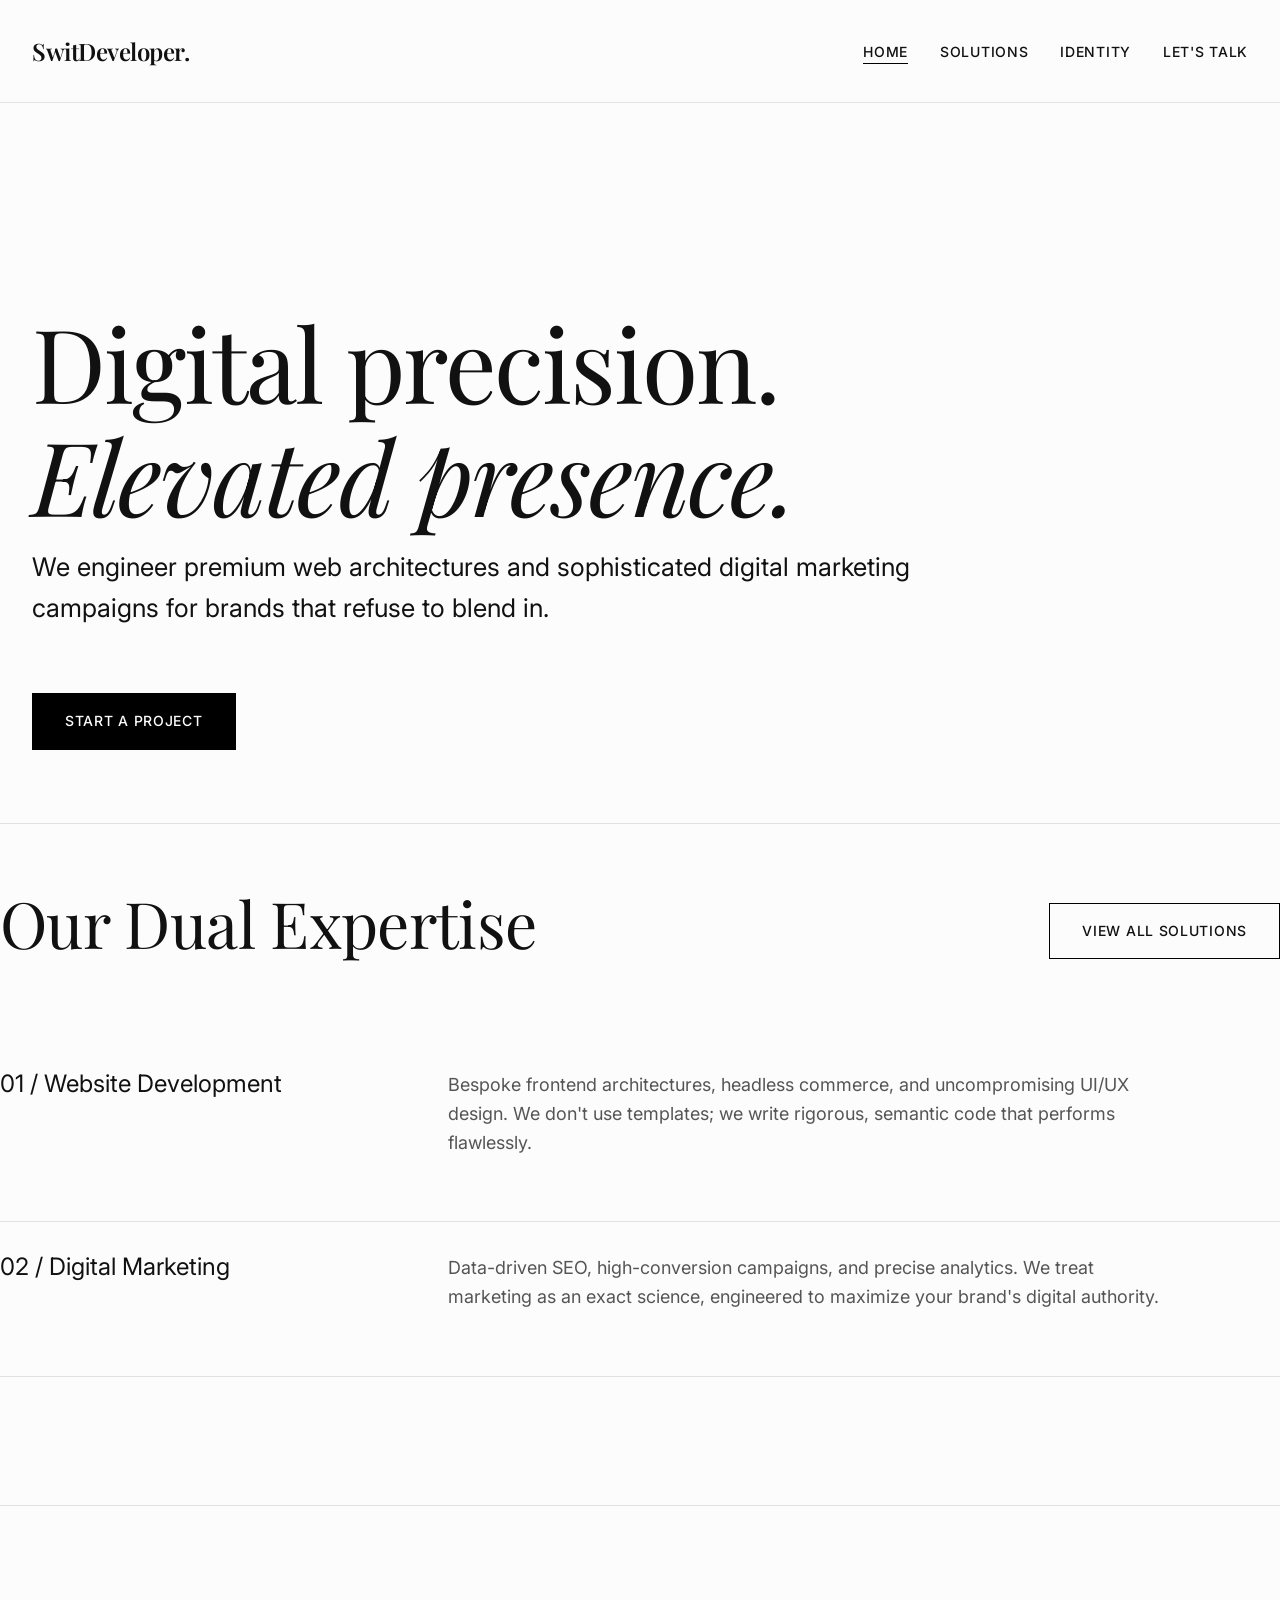
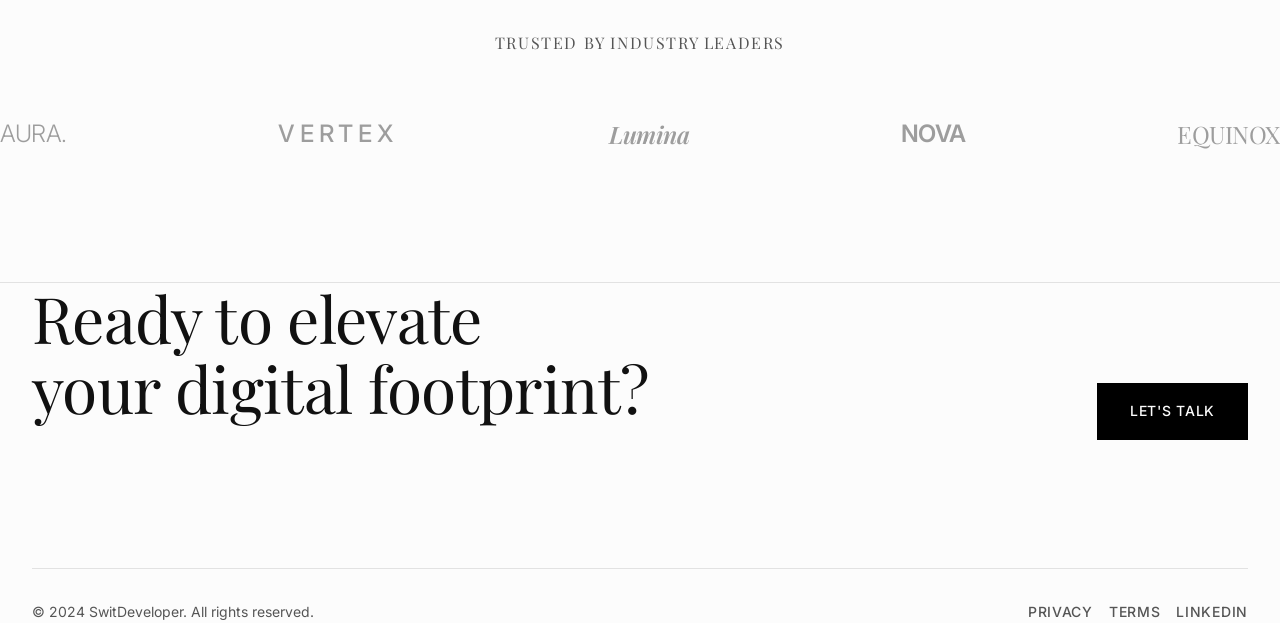
==== commit f6323d71: "feat: implement premium minimalist agency website Co-authored-by: google-labs-jules[bot] <161369871+" ====
--- a/index.html
+++ b/index.html
@@ -1,509 +1,91 @@
 <!DOCTYPE html>
 <html lang="en">
 <head>
-    <meta charset="UTF-8">
-    <meta name="viewport" content="width=device-width, initial-scale=1.0">
-    <title>FreedmanBrokerInsurance - Florida's Trusted Insurance Agency</title>
-    <script src="https://cdn.tailwindcss.com"></script>
-    <script>
-        tailwind.config = {
-            theme: {
-                extend: {
-                    colors: {
-                        'dark-blue': '#0d152e',
-                        'primary-red': '#c91414',
-                        'accent-orange': '#ff7a7a',
-                    },
-                    fontFamily: {
-                        'serif': ['Playfair Display', 'serif'],
-                        'sans': ['Inter', 'sans-serif'],
-                    }
-                }
-            }
-        }
-    </script>
-    <link href="https://cdnjs.cloudflare.com/ajax/libs/font-awesome/6.0.0/css/all.min.css" rel="stylesheet">
-    <link rel="preconnect" href="https://fonts.googleapis.com">
-    <link rel="preconnect" href="https://fonts.gstatic.com" crossorigin>
-    <link href="https://fonts.googleapis.com/css2?family=Playfair+Display:ital,wght@0,400..900;1,400..900&family=Inter:wght@300;400;500;600;700&display=swap" rel="stylesheet">
-    <style>
-        body { font-family: 'Inter', sans-serif; color: #333; }
-        h1, h2, h3, h4, h5, h6, .serif { font-family: 'Playfair Display', serif; }
-        .bg-dark-blue { background-color: #0d152e; }
-        .text-dark-blue { color: #0d152e; }
-        .bg-primary-red { background-color: #c91414; }
-        .text-primary-red { color: #c91414; }
-    </style>
-  <link rel="icon" type="image/svg+xml" href="favicon.svg">
-<script src="js/load-partials.js"></script>
+  <meta charset="UTF-8">
+  <meta name="viewport" content="width=device-width, initial-scale=1.0">
+  <title>SwitDeveloper | Premium Digital Agency</title>
+
+  <!-- Fonts -->
+  <link rel="preconnect" href="https://fonts.googleapis.com">
+  <link rel="preconnect" href="https://fonts.gstatic.com" crossorigin>
+  <link href="https://fonts.googleapis.com/css2?family=Inter:wght@300;400;500&family=Playfair+Display:ital,wght@0,400;0,600;1,400&display=swap" rel="stylesheet">
+
+  <link rel="stylesheet" href="style.css">
 </head>
-<body class="overflow-x-hidden">
+<body>
 
-    <div id="header-container"></div>
+  <!-- Header -->
+  <header>
+    <div class="container flex-between">
+      <div class="logo"><a href="index.html">SwitDeveloper.</a></div>
+      <nav>
+        <ul>
+          <li><a href="index.html">Home</a></li>
+          <li><a href="services.html">Solutions</a></li>
+          <li><a href="about.html">Identity</a></li>
+          <li><a href="contact.html">Let's Talk</a></li>
+        </ul>
+      </nav>
+    </div>
+  </header>
 
+  <main>
     <!-- Hero Section -->
-    <section class="relative bg-gray-100 pt-16 pb-32 overflow-hidden">
-        <!-- Background image placeholder (Insurance/Agency) -->
-        <div class="absolute inset-0 z-0">
-            <img src="https://images.unsplash.com/photo-1600596542815-ffad4c1539a9?ixlib=rb-4.0.3&auto=format&fit=crop&w=2000&q=80" alt="Insurance Agency Background" class="w-full h-full object-cover object-center">
-            <!-- Overlay -->
-            <div class="absolute inset-0 bg-gradient-to-r from-gray-900/95 via-gray-900/80 to-transparent"></div>
-        </div>
-
-        <div class="max-w-7xl mx-auto px-4 relative z-10">
-            <div class="max-w-3xl text-white">
-                <div class="flex items-center text-xs font-bold tracking-wider text-primary-red mb-6 uppercase">
-                    <i class="fas fa-shield-alt mr-2 text-white/70"></i> <span class="text-white/70 mx-2 hover:text-white cursor-pointer">HOME</span> / <span class="ml-2">FREEDMANBROKERINSURANCE</span>
-                </div>
-
-                <h1 class="text-5xl md:text-6xl lg:text-7xl font-bold mb-4 leading-[1.1] serif">
-                    Insurance Made<br>
-                    <span class="text-primary-red">Simple & Affordable</span>
-                </h1>
-
-                <p class="text-lg md:text-xl text-gray-300 mb-10 leading-relaxed font-light max-w-2xl">
-                    Get comprehensive coverage at the lowest rates. We compare 40+ top insurance carriers to find you the best deal. Florida's #1 independent agency serving every corner of the state.
-                </p>
-
-                <div class="mb-10 flex flex-wrap gap-4">
-                    <a href="#" class="bg-primary-red text-white px-10 py-4 rounded font-bold text-lg hover:bg-red-800 transition inline-flex items-center justify-center">
-                        Get a Free Quote <i class="fas fa-arrow-right ml-3 text-sm"></i>
-                    </a>
-                    <a href="tel:7865012059" class="bg-transparent border border-white/50 text-white px-10 py-4 rounded font-bold text-lg hover:bg-white/10 transition inline-flex items-center justify-center">
-                        <i class="fas fa-phone-alt mr-2"></i> Call 1-727-230-1000
-                    </a>
-                </div>
-
-                <div class="inline-flex items-center bg-yellow-900/40 rounded-full px-4 py-2 border border-yellow-700/50">
-                    <i class="fas fa-star text-yellow-500 mr-2"></i>
-                    <span class="text-sm font-semibold text-yellow-500">4.9/5.0 from 300,000+ clients</span>
-                </div>
-            </div>
-        </div>
-
-        <!-- Angled bottom border -->
-        <div class="absolute bottom-0 left-0 w-full overflow-hidden leading-[0]">
-            <svg class="relative block w-full h-[60px] md:h-[100px]" xmlns="http://www.w3.org/2000/svg" viewBox="0 0 1200 120" preserveAspectRatio="none">
-                <path d="M1200 120L0 120 0 0 1200 120z" class="fill-[#0d152e]"></path>
-            </svg>
-        </div>
+    <section class="hero container">
+      <div class="hero-content fade-up">
+        <h1>Digital precision. <br><em>Elevated presence.</em></h1>
+        <p class="lead">We engineer premium web architectures and sophisticated digital marketing campaigns for brands that refuse to blend in.</p>
+        <a href="contact.html" class="btn btn-primary" style="margin-top: var(--spacing-md);">Start a Project</a>
+      </div>
     </section>
 
-    <!-- Stats Bar -->
-    <section class="bg-white py-12 border-b border-gray-100">
-        <div class="max-w-7xl mx-auto px-4">
-            <div class="grid grid-cols-2 md:grid-cols-4 gap-8">
-                <div class="text-center">
-                    <i class="fas fa-users text-primary-red text-3xl mb-4"></i>
-                    <div class="text-4xl font-bold text-dark-blue">500K+</div>
-                    <div class="text-sm text-gray-600 uppercase tracking-wider">Happy Clients</div>
-                </div>
-                <div class="text-center">
-                    <i class="fas fa-handshake text-primary-red text-3xl mb-4"></i>
-                    <div class="text-4xl font-bold text-dark-blue">40+</div>
-                    <div class="text-sm text-gray-600 uppercase tracking-wider">Insurance Carriers</div>
-                </div>
-                <div class="text-center">
-                    <i class="fas fa-piggy-bank text-primary-red text-3xl mb-4"></i>
-                    <div class="text-4xl font-bold text-dark-blue">15%</div>
-                    <div class="text-sm text-gray-600 uppercase tracking-wider">Avg. Savings</div>
-                </div>
-                <div class="text-center">
-                    <i class="fas fa-star text-primary-red text-3xl mb-4"></i>
-                    <div class="text-4xl font-bold text-dark-blue">5.0</div>
-                    <div class="text-sm text-gray-600 uppercase tracking-wider">Google Rating</div>
-                </div>
-            </div>
-        </div>
+    <!-- Dual Expertise Section -->
+    <section class="container section-padding service-overview staggered-children">
+      <div class="flex-between fade-up" style="margin-bottom: var(--spacing-lg);">
+        <h2>Our Dual Expertise</h2>
+        <a href="services.html" class="btn">View All Solutions</a>
+      </div>
+
+      <div class="service-item fade-up">
+        <h3>01 / Website Development</h3>
+        <p>Bespoke frontend architectures, headless commerce, and uncompromising UI/UX design. We don't use templates; we write rigorous, semantic code that performs flawlessly.</p>
+      </div>
+      <div class="service-item fade-up">
+        <h3>02 / Digital Marketing</h3>
+        <p>Data-driven SEO, high-conversion campaigns, and precise analytics. We treat marketing as an exact science, engineered to maximize your brand's digital authority.</p>
+      </div>
     </section>
 
-    <!-- Why Choose Us -->
-    <section class="py-16 md:py-24 bg-gray-50">
-        <div class="max-w-7xl mx-auto px-4 text-center">
-            <span class="inline-block border border-red-200 text-primary-red text-xs font-bold px-3 py-1 rounded-full uppercase tracking-wider mb-4 bg-red-50">WHY CHOOSE US</span>
-            <h2 class="text-3xl md:text-5xl font-bold mb-4 serif">Trusted Florida Insurance Experts</h2>
-            <p class="text-gray-600 max-w-2xl mx-auto mb-12">We make protecting what matters simple, affordable, and stress-free. Compare quotes from top carriers and find the perfect coverage for your needs.</p>
-            
-            <div class="grid grid-cols-1 md:grid-cols-2 lg:grid-cols-3 gap-8">
-                <!-- Card 1 -->
-                <div class="bg-white p-8 rounded-xl shadow-sm border border-gray-100 hover:shadow-md transition">
-                    <div class="w-16 h-16 bg-red-50 rounded-full flex items-center justify-center text-primary-red text-2xl mb-6 mx-auto">
-                        <i class="fas fa-search-dollar"></i>
-                    </div>
-                    <h3 class="text-xl font-bold mb-3 serif">Instant Analysis</h3>
-                    <p class="text-gray-500 text-sm">Get real-time quotes from 40+ carriers instantly. Compare coverage options side-by-side with our modern platform.</p>
-                </div>
-                
-                <!-- Card 2 -->
-                <div class="bg-white p-8 rounded-xl shadow-sm border border-gray-100 hover:shadow-md transition">
-                    <div class="w-16 h-16 bg-red-50 rounded-full flex items-center justify-center text-primary-red text-2xl mb-6 mx-auto">
-                        <i class="fas fa-user-tie"></i>
-                    </div>
-                    <h3 class="text-xl font-bold mb-3 serif">Specialized Advisors</h3>
-                    <p class="text-gray-500 text-sm">Our licensed agents are experts in auto, home, business, and specialty insurance. Get personalized guidance for your situation.</p>
-                </div>
-                
-                <!-- Card 3 -->
-                <div class="bg-white p-8 rounded-xl shadow-sm border border-gray-100 hover:shadow-md transition">
-                    <div class="w-16 h-16 bg-red-50 rounded-full flex items-center justify-center text-primary-red text-2xl mb-6 mx-auto">
-                        <i class="fas fa-bolt"></i>
-                    </div>
-                    <h3 class="text-xl font-bold mb-3 serif">Fast Service</h3>
-                    <p class="text-gray-500 text-sm">Get quotes and bind coverage in minutes, not days. Same-day policy issuance available for most insurance types.</p>
-                </div>
-                
-                <!-- Card 4 -->
-                <div class="bg-white p-8 rounded-xl shadow-sm border border-gray-100 hover:shadow-md transition">
-                    <div class="w-16 h-16 bg-red-50 rounded-full flex items-center justify-center text-primary-red text-2xl mb-6 mx-auto">
-                        <i class="fas fa-headset"></i>
-                    </div>
-                    <h3 class="text-xl font-bold mb-3 serif">24/7 Support</h3>
-                    <p class="text-gray-500 text-sm">Questions or claims? Our dedicated support team is available around the clock to assist you when you need us most.</p>
-                </div>
-                
-                <!-- Card 5 -->
-                <div class="bg-white p-8 rounded-xl shadow-sm border border-gray-100 hover:shadow-md transition">
-                    <div class="w-16 h-16 bg-red-50 rounded-full flex items-center justify-center text-primary-red text-2xl mb-6 mx-auto">
-                        <i class="fas fa-handshake"></i>
-                    </div>
-                    <h3 class="text-xl font-bold mb-3 serif">Bundle & Save</h3>
-                    <p class="text-gray-500 text-sm">Combine auto, home, and other policies to save up to 25%. One bill, one agent, maximum convenience and savings.</p>
-                </div>
-                
-                <!-- Card 6 -->
-                <div class="bg-white p-8 rounded-xl shadow-sm border border-gray-100 hover:shadow-md transition">
-                    <div class="w-16 h-16 bg-red-50 rounded-full flex items-center justify-center text-primary-red text-2xl mb-6 mx-auto">
-                        <i class="fas fa-check-circle"></i>
-                    </div>
-                    <h3 class="text-xl font-bold mb-3 serif">Free Quotes</h3>
-                    <p class="text-gray-500 text-sm">No obligation, no fees. Get personalized quotes tailored to your exact coverage needs and budget constraints.</p>
-                </div>
-            </div>
-        </div>
+    <!-- Social Proof / Logos -->
+    <section class="container section-padding" style="border-top: 1px solid var(--border-color);">
+      <h3 class="fade-up" style="text-align: center; color: var(--text-muted); font-size: 1rem; text-transform: uppercase; letter-spacing: 0.1em; margin-bottom: var(--spacing-lg);">Trusted by industry leaders</h3>
+      <div class="flex-between fade-up" style="opacity: 0.4; filter: grayscale(100%);">
+        <!-- Placeholder text for logos to keep it strictly vanilla without external images -->
+        <span class="logo" style="font-family: var(--font-sans); font-weight: 300;">AURA.</span>
+        <span class="logo" style="font-family: var(--font-sans); font-weight: 500; letter-spacing: 0.2em;">VERTEX</span>
+        <span class="logo" style="font-family: var(--font-serif); font-style: italic;">Lumina</span>
+        <span class="logo" style="font-family: var(--font-sans); font-weight: 600;">NOVA</span>
+        <span class="logo" style="font-family: var(--font-serif); font-weight: 400; text-transform: uppercase;">Equinox</span>
+      </div>
     </section>
+  </main>
 
-    <!-- Services Section -->
-    <section class="py-16 md:py-24 bg-white">
-        <div class="max-w-7xl mx-auto px-4">
-            <div class="max-w-3xl mx-auto text-center mb-12">
-                <span class="inline-block border border-red-200 text-primary-red text-xs font-bold px-3 py-1 rounded-full uppercase tracking-wider mb-4 bg-red-50">INSURANCE PRODUCTS</span>
-                <h2 class="text-3xl md:text-5xl font-bold mb-4 serif">Comprehensive Coverage for Every Need</h2>
-                <p class="text-gray-600">From auto and home to business and specialty insurance, we have the right coverage to protect what matters most to you.</p>
-            </div>
-            
-            <div class="grid grid-cols-1 md:grid-cols-2 lg:grid-cols-4 gap-6">
-                <!-- Auto Insurance -->
-                <a href="auto-insurance.html" class="bg-gray-50 p-6 rounded-xl border border-gray-100 hover:shadow-md hover:-translate-y-1 transition duration-300">
-                    <div class="w-14 h-14 bg-red-50 rounded-full flex items-center justify-center text-primary-red text-2xl mb-4">
-                        <i class="fas fa-car"></i>
-                    </div>
-                    <h3 class="text-lg font-bold mb-2 serif text-dark-blue">Auto Insurance</h3>
-                    <p class="text-gray-600 text-sm mb-4">Liability, collision, comprehensive, and more for personal and commercial vehicles.</p>
-                    <span class="text-primary-red text-sm font-semibold">Get a Quote <i class="fas fa-arrow-right ml-1 text-xs"></i></span>
-                </a>
+  <!-- Footer CTA & Footer -->
+  <footer class="container fade-up">
+    <div class="footer-top">
+      <h2>Ready to elevate <br>your digital footprint?</h2>
+      <a href="contact.html" class="btn btn-primary">Let's Talk</a>
+    </div>
+    <div class="footer-bottom">
+      <span>&copy; 2024 SwitDeveloper. All rights reserved.</span>
+      <nav style="display: flex; gap: var(--spacing-sm);">
+        <a href="#">Privacy</a>
+        <a href="#">Terms</a>
+        <a href="#">LinkedIn</a>
+      </nav>
+    </div>
+  </footer>
 
-                <!-- Home Insurance -->
-                <a href="home-insurance.html" class="bg-gray-50 p-6 rounded-xl border border-gray-100 hover:shadow-md hover:-translate-y-1 transition duration-300">
-                    <div class="w-14 h-14 bg-red-50 rounded-full flex items-center justify-center text-primary-red text-2xl mb-4">
-                        <i class="fas fa-home"></i>
-                    </div>
-                    <h3 class="text-lg font-bold mb-2 serif text-dark-blue">Home Insurance</h3>
-                    <p class="text-gray-600 text-sm mb-4">Dwelling, personal property, liability, and additional living expense coverage.</p>
-                    <span class="text-primary-red text-sm font-semibold">Get a Quote <i class="fas fa-arrow-right ml-1 text-xs"></i></span>
-                </a>
-
-                <!-- Premium Financing -->
-                <a href="premium-financing.html" class="bg-gray-50 p-6 rounded-xl border border-gray-100 hover:shadow-md hover:-translate-y-1 transition duration-300">
-                    <div class="w-14 h-14 bg-red-50 rounded-full flex items-center justify-center text-primary-red text-2xl mb-4">
-                        <i class="fas fa-dollar-sign"></i>
-                    </div>
-                    <h3 class="text-lg font-bold mb-2 serif text-dark-blue">Premium Financing</h3>
-                    <p class="text-gray-600 text-sm mb-4">Spread your insurance payments over time with competitive financing options.</p>
-                    <span class="text-primary-red text-sm font-semibold">Apply Now <i class="fas fa-arrow-right ml-1 text-xs"></i></span>
-                </a>
-
-                <!-- Condo Insurance -->
-                <a href="#" class="bg-gray-50 p-6 rounded-xl border border-gray-100 hover:shadow-md hover:-translate-y-1 transition duration-300">
-                    <div class="w-14 h-14 bg-red-50 rounded-full flex items-center justify-center text-primary-red text-2xl mb-4">
-                        <i class="fas fa-city"></i>
-                    </div>
-                    <h3 class="text-lg font-bold mb-2 serif text-dark-blue">Condo Insurance</h3>
-                    <p class="text-gray-600 text-sm mb-4">HO-6 policies covering interior, personal property, and liability for condo owners.</p>
-                    <span class="text-primary-red text-sm font-semibold">Get a Quote <i class="fas fa-arrow-right ml-1 text-xs"></i></span>
-                </a>
-
-                <!-- Flood Insurance -->
-                <a href="flood-insurance.html" class="bg-gray-50 p-6 rounded-xl border border-gray-100 hover:shadow-md hover:-translate-y-1 transition duration-300">
-                    <div class="w-14 h-14 bg-red-50 rounded-full flex items-center justify-center text-primary-red text-2xl mb-4">
-                        <i class="fas fa-water"></i>
-                    </div>
-                    <h3 class="text-lg font-bold mb-2 serif text-dark-blue">Flood Insurance</h3>
-                    <p class="text-gray-600 text-sm mb-4">NFIP and private flood coverage for Florida homes and businesses.</p>
-                    <span class="text-primary-red text-sm font-semibold">Get a Quote <i class="fas fa-arrow-right ml-1 text-xs"></i></span>
-                </a>
-
-                <!-- Commercial Insurance -->
-                <a href="commercial-insurance.html" class="bg-gray-50 p-6 rounded-xl border border-gray-100 hover:shadow-md hover:-translate-y-1 transition duration-300">
-                    <div class="w-14 h-14 bg-red-50 rounded-full flex items-center justify-center text-primary-red text-2xl mb-4">
-                        <i class="fas fa-briefcase"></i>
-                    </div>
-                    <h3 class="text-lg font-bold mb-2 serif text-dark-blue">Commercial Insurance</h3>
-                    <p class="text-gray-600 text-sm mb-4">General liability, property, workers' comp, and professional liability for businesses.</p>
-                    <span class="text-primary-red text-sm font-semibold">Get a Quote <i class="fas fa-arrow-right ml-1 text-xs"></i></span>
-                </a>
-
-                <!-- Performance Bonds -->
-                <a href="performance-bonds.html" class="bg-gray-50 p-6 rounded-xl border border-gray-100 hover:shadow-md hover:-translate-y-1 transition duration-300">
-                    <div class="w-14 h-14 bg-red-50 rounded-full flex items-center justify-center text-primary-red text-2xl mb-4">
-                        <i class="fas fa-file-contract"></i>
-                    </div>
-                    <h3 class="text-lg font-bold mb-2 serif text-dark-blue">Performance Bonds</h3>
-                    <p class="text-gray-600 text-sm mb-4">Secure construction contracts with fast-issued performance and payment bonds.</p>
-                    <span class="text-primary-red text-sm font-semibold">Apply Now <i class="fas fa-arrow-right ml-1 text-xs"></i></span>
-                </a>
-
-                <!-- Life Insurance -->
-                <a href="life-insurance.html" class="bg-gray-50 p-6 rounded-xl border border-gray-100 hover:shadow-md hover:-translate-y-1 transition duration-300">
-                    <div class="w-14 h-14 bg-red-50 rounded-full flex items-center justify-center text-primary-red text-2xl mb-4">
-                        <i class="fas fa-heart"></i>
-                    </div>
-                    <h3 class="text-lg font-bold mb-2 serif text-dark-blue">Life Insurance</h3>
-                    <p class="text-gray-600 text-sm mb-4">Term, whole life, and final expense policies to protect your family's future.</p>
-                    <span class="text-primary-red text-sm font-semibold">Get a Quote <i class="fas fa-arrow-right ml-1 text-xs"></i></span>
-                </a>
-            </div>
-
-            <div class="mt-12 text-center">
-                <a href="services.html" class="bg-transparent border-2 border-primary-red text-primary-red px-8 py-3 rounded font-bold hover:bg-primary-red hover:text-white transition inline-block">
-                    View All Insurance Options
-                </a>
-            </div>
-        </div>
-    </section>
-
-    <!-- Testimonials -->
-    <section class="py-16 md:py-24 bg-gray-50">
-        <div class="max-w-7xl mx-auto px-4">
-            <div class="text-center max-w-3xl mx-auto mb-12">
-                <span class="inline-block border border-red-200 text-primary-red text-xs font-bold px-3 py-1 rounded-full uppercase tracking-wider mb-4 bg-red-50">TESTIMONIALS</span>
-                <h2 class="text-3xl md:text-5xl font-bold mb-4 serif">What Our Clients Say</h2>
-                <p class="text-gray-600">Join hundreds of thousands of satisfied Florida customers who trust us with their insurance needs.</p>
-            </div>
-            
-            <div class="grid grid-cols-1 md:grid-cols-3 gap-8">
-                <!-- Testimonial 1 -->
-                <div class="bg-white p-8 rounded-xl shadow-sm border border-gray-100">
-                    <div class="flex text-yellow-400 mb-4">
-                        <i class="fas fa-star"></i><i class="fas fa-star"></i><i class="fas fa-star"></i><i class="fas fa-star"></i><i class="fas fa-star"></i>
-                    </div>
-                    <p class="text-gray-700 mb-6 italic">"FreedmanBrokerInsurance saved me over $600 on my auto and home insurance bundle. The agent was knowledgeable and made the whole process easy. Highly recommend!"</p>
-                    <div class="flex items-center">
-                        <img src="https://images.unsplash.com/photo-1494790108377-be9c29b29330?w=100&h=100&fit=crop" class="w-12 h-12 rounded-full object-cover mr-4">
-                        <div>
-                            <div class="font-bold text-dark-blue">Sarah T.</div>
-                            <div class="text-xs text-gray-500">Naples, FL</div>
-                        </div>
-                    </div>
-                </div>
-                
-                <!-- Testimonial 2 -->
-                <div class="bg-white p-8 rounded-xl shadow-sm border border-gray-100">
-                    <div class="flex text-yellow-400 mb-4">
-                        <i class="fas fa-star"></i><i class="fas fa-star"></i><i class="fas fa-star"></i><i class="fas fa-star"></i><i class="fas fa-star"></i>
-                    </div>
-                    <p class="text-gray-700 mb-6 italic">"As a small business owner, finding affordable commercial insurance was challenging. These guys found me comprehensive coverage at a great rate. Bilingual agents were a plus!"</p>
-                    <div class="flex items-center">
-                        <img src="https://images.unsplash.com/photo-1507003211169-0a1dd7228f2d?w=100&h=100&fit=crop" class="w-12 h-12 rounded-full object-cover mr-4">
-                        <div>
-                            <div class="font-bold text-dark-blue">Michael R.</div>
-                            <div class="text-xs text-gray-500">Tampa, FL</div>
-                        </div>
-                    </div>
-                </div>
-                
-                <!-- Testimonial 3 -->
-                <div class="bg-white p-8 rounded-xl shadow-sm border border-gray-100">
-                    <div class="flex text-yellow-400 mb-4">
-                        <i class="fas fa-star"></i><i class="fas fa-star"></i><i class="fas fa-star"></i><i class="fas fa-star"></i><i class="fas fa-star-half-alt"></i>
-                    </div>
-                    <p class="text-gray-700 mb-6 italic">"First-time homebuyer here. The agent walked me through all the coverage options and helped me choose the right policy. Got my flood insurance too in one stop!"</p>
-                    <div class="flex items-center">
-                        <img src="https://images.unsplash.com/photo-1438761681033-6461ffad8d80?w=100&h=100&fit=crop" class="w-12 h-12 rounded-full object-cover mr-4">
-                        <div>
-                            <div class="font-bold text-dark-blue">James L.</div>
-                            <div class="text-xs text-gray-500">Orlando, FL</div>
-                        </div>
-                    </div>
-                </div>
-            </div>
-        </div>
-    </section>
-
-    <!-- CTA with Form -->
-    <section class="bg-[#0d152e] text-white py-16 md:py-24">
-        <div class="max-w-7xl mx-auto px-4">
-            <div class="flex flex-col md:flex-row items-center justify-between gap-12">
-                <div class="w-full md:w-1/2">
-                    <span class="inline-block border border-gray-600 text-gray-300 text-xs font-bold px-3 py-1 rounded-full uppercase tracking-wider mb-4 bg-white/5">FREE QUOTE</span>
-                    <h2 class="text-3xl md:text-5xl font-bold mb-6 serif">Ready to Start Saving?</h2>
-                    <p class="text-gray-300 mb-8 text-lg">Get your free insurance quote in under 5 minutes. No pressure, no obligation — just the best rates from Florida's most trusted independent agency.</p>
-                    
-                    <div class="space-y-4 mb-8">
-                        <div class="flex items-center">
-                            <i class="fas fa-check-circle text-primary-red text-xl mr-3"></i>
-                            <span>Compare 40+ top insurance carriers instantly</span>
-                        </div>
-                        <div class="flex items-center">
-                            <i class="fas fa-check-circle text-primary-red text-xl mr-3"></i>
-                            <span>Save up to 25% by bundling policies</span>
-                        </div>
-                        <div class="flex items-center">
-                            <i class="fas fa-check-circle text-primary-red text-xl mr-3"></i>
-                            <span>Bilingual agents available (English/Spanish)</span>
-                        </div>
-                    </div>
-                    
-                    <a href="tel:7865012059" class="bg-primary-red text-white px-8 py-4 rounded font-bold hover:bg-red-800 transition inline-flex items-center justify-center text-lg">
-                        <i class="fas fa-phone-alt mr-3"></i> Call 1-800-FREEDOM
-                    </a>
-                </div>
-                
-                <div class="w-full md:w-5/12">
-                    <div class="bg-white rounded-2xl shadow-2xl p-8 text-gray-800">
-                        <h3 class="text-2xl font-bold mb-6 serif text-dark-blue">Get Your Free Insurance Quote</h3>
-                        <form class="space-y-4">
-                            <div>
-                                <label class="block text-sm font-semibold mb-2">Full Name</label>
-                                <input type="text" class="w-full px-4 py-3 rounded-lg border border-gray-200 focus:border-primary-red focus:ring-2 focus:ring-primary-red/20 outline-none" placeholder="John Doe">
-                            </div>
-                            <div>
-                                <label class="block text-sm font-semibold mb-2">Email Address</label>
-                                <input type="email" class="w-full px-4 py-3 rounded-lg border border-gray-200 focus:border-primary-red focus:ring-2 focus:ring-primary-red/20 outline-none" placeholder="john@example.com">
-                            </div>
-                            <div class="grid grid-cols-2 gap-4">
-                                <div>
-                                    <label class="block text-sm font-semibold mb-2">Phone</label>
-                                    <input type="tel" class="w-full px-4 py-3 rounded-lg border border-gray-200 focus:border-primary-red focus:ring-2 focus:ring-primary-red/20 outline-none" placeholder="(555) 123-4567">
-                                </div>
-                                <div>
-                                    <label class="block text-sm font-semibold mb-2">ZIP Code</label>
-                                    <input type="text" class="w-full px-4 py-3 rounded-lg border border-gray-200 focus:border-primary-red focus:ring-2 focus:ring-primary-red/20 outline-none" placeholder="33101">
-                                </div>
-                            </div>
-                            <div>
-                                <label class="block text-sm font-semibold mb-2">Insurance Type</label>
-                                <select class="w-full px-4 py-3 rounded-lg border border-gray-200 focus:border-primary-red focus:ring-2 focus:ring-primary-red/20 outline-none bg-white">
-                                    <option>Auto Insurance</option>
-                                    <option>Home Insurance</option>
-                                    <option>Home + Auto Bundle</option>
-                                    <option>Condo Insurance</option>
-                                    <option>Renters Insurance</option>
-                                    <option>Flood Insurance</option>
-                                    <option>Life Insurance</option>
-                                    <option>Business Insurance</option>
-                                    <option>Commercial Insurance</option>
-                                    <option>Premium Financing</option>
-                                    <option>Performance Bonds</option>
-                                    <option>Not Sure - Need Guidance</option>
-                                </select>
-                            </div>
-                            <button type="submit" class="w-full bg-primary-red text-white py-4 rounded font-bold hover:bg-red-800 transition flex items-center justify-center">
-                                Get My Free Quote <i class="fas fa-arrow-right ml-2"></i>
-                            </button>
-                            <p class="text-xs text-gray-500 text-center">By submitting, you agree to our <a href="#" class="underline">Privacy Policy</a>.</p>
-                        </form>
-                    </div>
-                </div>
-            </div>
-        </div>
-    </section>
-
-    <!-- FAQ -->
-    <section class="py-16 md:py-24 bg-gray-50">
-        <div class="max-w-4xl mx-auto px-4">
-            <div class="text-center mb-12">
-                <span class="inline-block border border-red-200 text-primary-red text-xs font-bold px-3 py-1 rounded-full uppercase tracking-wider mb-4 bg-red-50">FAQ</span>
-                <h2 class="text-3xl md:text-5xl font-bold mb-4 serif">Frequently Asked Questions</h2>
-                <p class="text-gray-600">Get quick answers to the most common questions about our insurance services.</p>
-            </div>
-            
-            <div class="space-y-4">
-                <!-- FAQ Item 1 -->
-                <div class="bg-white rounded-xl border border-gray-100 overflow-hidden">
-                    <button class="w-full flex justify-between items-center p-6 text-left focus:outline-none" onclick="this.nextElementSibling.classList.toggle('hidden'); this.querySelector('.fa-chevron-down').classList.toggle('fa-rotate-180');">
-                        <span class="font-bold text-lg serif">What information do I need to get an insurance quote?</span>
-                        <i class="fas fa-chevron-down text-gray-400 transition-transform"></i>
-                    </button>
-                    <div class="hidden px-6 pb-6 text-gray-600">
-                        <p>For auto insurance: driver details, vehicle information (VIN, year, make, model), driving history, and current coverage. For home insurance: property details, square footage, construction type, and current coverage. Business insurance requires business info, payroll, revenue, and operations details. Our agents will guide you through the specific information needed based on the coverage you're seeking.</p>
-                    </div>
-                </div>
-                
-                <!-- FAQ Item 2 -->
-                <div class="bg-white rounded-xl border border-gray-100 overflow-hidden">
-                    <button class="w-full flex justify-between items-center p-6 text-left focus:outline-none" onclick="this.nextElementSibling.classList.toggle('hidden'); this.querySelector('.fa-chevron-down').classList.toggle('fa-rotate-180');">
-                        <span class="font-bold text-lg serif">Is FreedmanBrokerInsurance licensed in Florida?</span>
-                        <i class="fas fa-chevron-down text-gray-400 transition-transform"></i>
-                    </button>
-                    <div class="hidden px-6 pb-6 text-gray-600">
-                        <p>Yes! We are fully licensed to sell insurance in the state of Florida. Our agents are also licensed in 45+ other states, allowing us to serve clients nationwide. We maintain all required licenses and certifications to ensure you receive legitimate, compliant insurance coverage and advice.</p>
-                    </div>
-                </div>
-                
-                <!-- FAQ Item 3 -->
-                <div class="bg-white rounded-xl border border-gray-100 overflow-hidden">
-                    <button class="w-full flex justify-between items-center p-6 text-left focus:outline-none" onclick="this.nextElementSibling.classList.toggle('hidden'); this.querySelector('.fa-chevron-down').classList.toggle('fa-rotate-180');">
-                        <span class="font-bold text-lg serif">How much coverage do I need for my home?</span>
-                        <i class="fas fa-chevron-down text-gray-400 transition-transform"></i>
-                    </button>
-                    <div class="hidden px-6 pb-6 text-gray-600">
-                        <p>Your home should be insured for its full replacement cost, not market value. We recommend enough dwelling coverage to rebuild your home at current construction costs. Personal property should be 50-70% of dwelling coverage. Liability coverage typically starts at $100,000, but we recommend $300,000-$500,000 for most homeowners. Our agents will help you calculate exact needs based on your home's construction, location, and personal assets.</p>
-                    </div>
-                </div>
-                
-                <!-- FAQ Item 4 -->
-                <div class="bg-white rounded-xl border border-gray-100 overflow-hidden">
-                    <button class="w-full flex justify-between items-center p-6 text-left focus:outline-none" onclick="this.nextElementSibling.classList.toggle('hidden'); this.querySelector('.fa-chevron-down').classList.toggle('fa-rotate-180');">
-                        <span class="font-bold text-lg serif">Do I need flood insurance in Florida?</span>
-                        <i class="fas fa-chevron-down text-gray-400 transition-transform"></i>
-                    </button>
-                    <div class="hidden px-6 pb-6 text-gray-600">
-                        <p>Standard homeowners insurance does NOT cover flood damage. If you have a mortgage from a federally-backed lender and live in a high-risk flood zone, flood insurance is required. However, Florida's flood risk is high even in moderate-risk zones — 1 in 4 flood claims come from low-to-moderate risk areas. We highly recommend flood insurance for all Florida homeowners, especially given the state's extensive coastline and storm surge risk.</p>
-                    </div>
-                </div>
-                
-                <!-- FAQ Item 5 -->
-                <div class="bg-white rounded-xl border border-gray-100 overflow-hidden">
-                    <button class="w-full flex justify-between items-center p-6 text-left focus:outline-none" onclick="this.nextElementSibling.classList.toggle('hidden'); this.querySelector('.fa-chevron-down').classList.toggle('fa-rotate-180');">
-                        <span class="font-bold text-lg serif">Can I bundle my auto and home insurance?</span>
-                        <i class="fas fa-chevron-down text-gray-400 transition-transform"></i>
-                    </button>
-                    <div class="hidden px-6 pb-6 text-gray-600">
-                        <p>Absolutely! Bundling your auto and home insurance (or multiple policies) with the same carrier can save you up to 25% on premiums. It also simplifies your billing and gives you a single point of contact. We offer multi-policy discounts and will compare bundled quotes from multiple carriers to find you the maximum savings.</p>
-                    </div>
-                </div>
-                
-                <!-- FAQ Item 6 -->
-                <div class="bg-white rounded-xl border border-gray-100 overflow-hidden">
-                    <button class="w-full flex justify-between items-center p-6 text-left focus:outline-none" onclick="this.nextElementSibling.classList.toggle('hidden'); this.querySelector('.fa-chevron-down').classList.toggle('fa-rotate-180');">
-                        <span class="font-bold text-lg serif">How long does it take to get a quote?</span>
-                        <i class="fas fa-chevron-down text-gray-400 transition-transform"></i>
-                    </button>
-                    <div class="hidden px-6 pb-6 text-gray-600">
-                        <p>Most quotes are generated instantly through our online system or during a phone consultation. For more complex commercial or specialty insurance needs, quotes typically take 24-48 hours. You can get started right now by filling out the quote form above or calling us at 1-727-230-1000. No obligation, and we'll never share your information without permission.</p>
-                    </div>
-                </div>
-            </div>
-            
-            <div class="mt-10 text-center">
-                <span class="text-gray-600">Still have questions?</span>
-                <a href="contact.html" class="inline-flex items-center bg-primary-red text-white px-8 py-3 rounded font-bold hover:bg-red-800 transition ml-4">
-                    Contact Us <i class="fas fa-arrow-right ml-2"></i>
-                </a>
-            </div>
-        </div>
-    </section>
-
-    <div id="footer-container"></div>
+  <script src="main.js"></script>
 </body>
 </html>
--- a/style.css
+++ b/style.css
@@ -0,0 +1,358 @@
+:root {
+  /* Color Palette - High Contrast Minimalist */
+  --bg-color: #fcfcfc;
+  --text-color: #111111;
+  --text-muted: #555555;
+  --accent-color: #000000;
+  --border-color: rgba(0, 0, 0, 0.1);
+  --border-focus: rgba(0, 0, 0, 0.8);
+
+  /* Typography */
+  --font-serif: 'Playfair Display', 'Georgia', serif;
+  --font-sans: 'Inter', -apple-system, BlinkMacSystemFont, "Segoe UI", Roboto, Helvetica, Arial, sans-serif;
+
+  /* Layout Spacing */
+  --spacing-xs: 0.5rem;
+  --spacing-sm: 1rem;
+  --spacing-md: 2rem;
+  --spacing-lg: 4rem;
+  --spacing-xl: 8rem;
+  --spacing-xxl: 12rem;
+
+  /* Container Width */
+  --container-width: 1440px;
+}
+
+/* Reset & Base Styles */
+*, *::before, *::after {
+  box-sizing: border-box;
+  margin: 0;
+  padding: 0;
+}
+
+body {
+  background-color: var(--bg-color);
+  color: var(--text-color);
+  font-family: var(--font-sans);
+  font-size: 1.125rem;
+  line-height: 1.6;
+  -webkit-font-smoothing: antialiased;
+  -moz-osx-font-smoothing: grayscale;
+  overflow-x: hidden;
+}
+
+/* Typography */
+h1, h2, h3, h4, h5, h6 {
+  font-family: var(--font-serif);
+  font-weight: 400;
+  line-height: 1.1;
+  margin-bottom: var(--spacing-sm);
+}
+
+h1 {
+  font-size: clamp(3rem, 8vw, 7rem);
+  letter-spacing: -0.02em;
+}
+
+h2 {
+  font-size: clamp(2.5rem, 5vw, 4.5rem);
+  letter-spacing: -0.01em;
+}
+
+h3 {
+  font-size: clamp(1.75rem, 3vw, 2.5rem);
+}
+
+p {
+  color: var(--text-muted);
+  max-width: 65ch;
+  margin-bottom: var(--spacing-md);
+}
+
+p.lead {
+  font-size: clamp(1.25rem, 2vw, 1.75rem);
+  color: var(--text-color);
+}
+
+a {
+  color: inherit;
+  text-decoration: none;
+  transition: color 0.3s ease;
+}
+
+/* Layout Utilities */
+.container {
+  max-width: var(--container-width);
+  margin: 0 auto;
+  padding: 0 var(--spacing-md);
+}
+
+.section-padding {
+  padding: var(--spacing-xl) 0;
+}
+
+.section-padding-large {
+  padding: var(--spacing-xxl) 0;
+}
+
+.grid {
+  display: grid;
+  gap: var(--spacing-lg);
+}
+
+.grid-2 {
+  grid-template-columns: repeat(auto-fit, minmax(min(100%, 500px), 1fr));
+}
+
+.flex {
+  display: flex;
+}
+
+.flex-between {
+  display: flex;
+  justify-content: space-between;
+  align-items: center;
+}
+
+/* Header & Nav */
+header {
+  padding: var(--spacing-md) 0;
+  border-bottom: 1px solid var(--border-color);
+  position: sticky;
+  top: 0;
+  background-color: rgba(252, 252, 252, 0.95);
+  backdrop-filter: blur(10px);
+  z-index: 100;
+}
+
+.logo {
+  font-family: var(--font-serif);
+  font-size: 1.5rem;
+  font-weight: 600;
+  letter-spacing: -0.02em;
+}
+
+nav ul {
+  list-style: none;
+  display: flex;
+  gap: var(--spacing-md);
+}
+
+nav a {
+  font-size: 0.875rem;
+  text-transform: uppercase;
+  letter-spacing: 0.05em;
+  font-weight: 500;
+  position: relative;
+}
+
+nav a::after {
+  content: '';
+  position: absolute;
+  bottom: -4px;
+  left: 0;
+  width: 100%;
+  height: 1px;
+  background-color: var(--accent-color);
+  transform: scaleX(0);
+  transform-origin: right;
+  transition: transform 0.4s cubic-bezier(0.165, 0.84, 0.44, 1);
+}
+
+nav a:hover::after,
+nav a.active::after {
+  transform: scaleX(1);
+  transform-origin: left;
+}
+
+/* Hero Section */
+.hero {
+  min-height: 80vh;
+  display: flex;
+  align-items: center;
+  padding-top: var(--spacing-xl);
+}
+
+.hero-content {
+  max-width: 900px;
+}
+
+/* Buttons */
+.btn {
+  display: inline-flex;
+  align-items: center;
+  justify-content: center;
+  padding: 1rem 2rem;
+  font-size: 0.875rem;
+  text-transform: uppercase;
+  letter-spacing: 0.05em;
+  font-weight: 500;
+  border: 1px solid var(--accent-color);
+  background: transparent;
+  color: var(--text-color);
+  cursor: pointer;
+  transition: all 0.4s cubic-bezier(0.165, 0.84, 0.44, 1);
+}
+
+.btn:hover {
+  background: var(--accent-color);
+  color: var(--bg-color);
+}
+
+.btn-primary {
+  background: var(--accent-color);
+  color: var(--bg-color);
+}
+
+.btn-primary:hover {
+  background: transparent;
+  color: var(--text-color);
+}
+
+/* Service Cards / Overview */
+.service-overview {
+  border-top: 1px solid var(--border-color);
+  padding-top: var(--spacing-lg);
+}
+
+.service-item {
+  padding: var(--spacing-md) 0;
+  border-bottom: 1px solid var(--border-color);
+  display: grid;
+  grid-template-columns: 1fr 2fr;
+  gap: var(--spacing-md);
+  transition: opacity 0.3s ease;
+}
+
+.service-item:hover {
+  opacity: 0.7;
+}
+
+.service-item h3 {
+  margin-bottom: 0;
+  font-size: 1.5rem;
+  font-family: var(--font-sans);
+  font-weight: 400;
+}
+
+/* Staggered Layout for Services Page */
+.staggered-section {
+  display: grid;
+  grid-template-columns: repeat(12, 1fr);
+  gap: var(--spacing-md);
+  align-items: center;
+}
+
+.staggered-text {
+  grid-column: 1 / 7;
+}
+
+.staggered-image-placeholder {
+  grid-column: 7 / 13;
+  aspect-ratio: 4/5;
+  background-color: #eaeaea;
+}
+
+.staggered-section.reverse .staggered-text {
+  grid-column: 7 / 13;
+}
+
+.staggered-section.reverse .staggered-image-placeholder {
+  grid-column: 1 / 7;
+}
+
+/* Forms - Minimalist */
+.form-group {
+  margin-bottom: var(--spacing-lg);
+}
+
+.form-group label {
+  display: block;
+  font-size: 0.875rem;
+  text-transform: uppercase;
+  letter-spacing: 0.05em;
+  margin-bottom: var(--spacing-xs);
+  color: var(--text-muted);
+}
+
+.form-control {
+  width: 100%;
+  background: transparent;
+  border: none;
+  border-bottom: 1px solid var(--border-color);
+  padding: 0.5rem 0;
+  font-family: var(--font-sans);
+  font-size: 1.25rem;
+  color: var(--text-color);
+  transition: border-color 0.3s ease;
+  outline: none;
+}
+
+.form-control:focus {
+  border-bottom-color: var(--border-focus);
+}
+
+textarea.form-control {
+  resize: vertical;
+  min-height: 100px;
+}
+
+/* Footer */
+footer {
+  padding: var(--spacing-xl) 0 var(--spacing-md);
+  border-top: 1px solid var(--border-color);
+  margin-top: var(--spacing-xxl);
+}
+
+.footer-top {
+  display: flex;
+  justify-content: space-between;
+  align-items: flex-end;
+  margin-bottom: var(--spacing-xl);
+}
+
+.footer-bottom {
+  display: flex;
+  justify-content: space-between;
+  border-top: 1px solid var(--border-color);
+  padding-top: var(--spacing-md);
+  font-size: 0.875rem;
+  color: var(--text-muted);
+}
+
+/* Utilities */
+.text-right { text-align: right; }
+.text-center { text-align: center; }
+
+/* Animations - Initial State */
+.fade-up {
+  opacity: 0;
+  transform: translateY(40px);
+  transition: opacity 0.8s cubic-bezier(0.165, 0.84, 0.44, 1), transform 0.8s cubic-bezier(0.165, 0.84, 0.44, 1);
+  will-change: opacity, transform;
+}
+
+.fade-up.is-visible {
+  opacity: 1;
+  transform: translateY(0);
+}
+
+/* Responsive */
+@media (max-width: 768px) {
+  .service-item {
+    grid-template-columns: 1fr;
+    gap: var(--spacing-xs);
+  }
+
+  .staggered-text, .staggered-image-placeholder,
+  .staggered-section.reverse .staggered-text,
+  .staggered-section.reverse .staggered-image-placeholder {
+    grid-column: 1 / 13;
+  }
+
+  .footer-top {
+    flex-direction: column;
+    align-items: flex-start;
+    gap: var(--spacing-md);
+  }
+}
